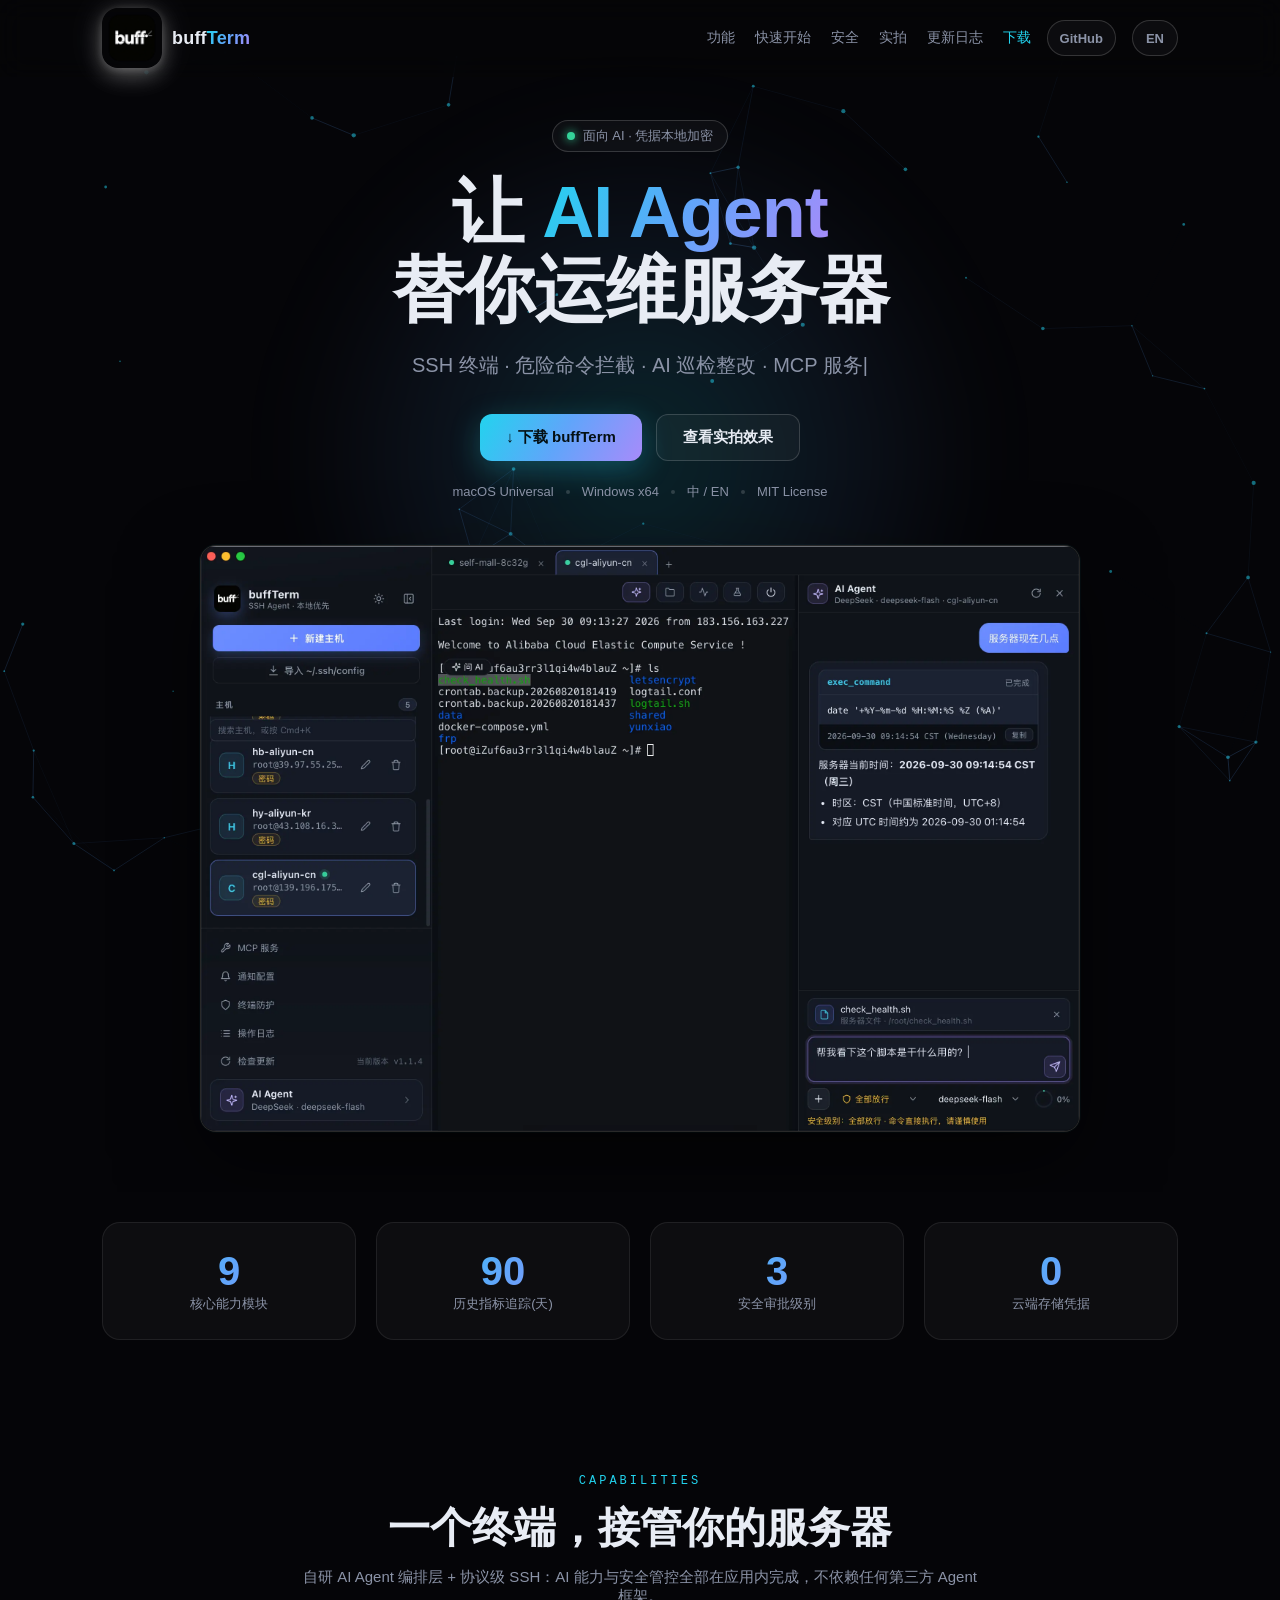
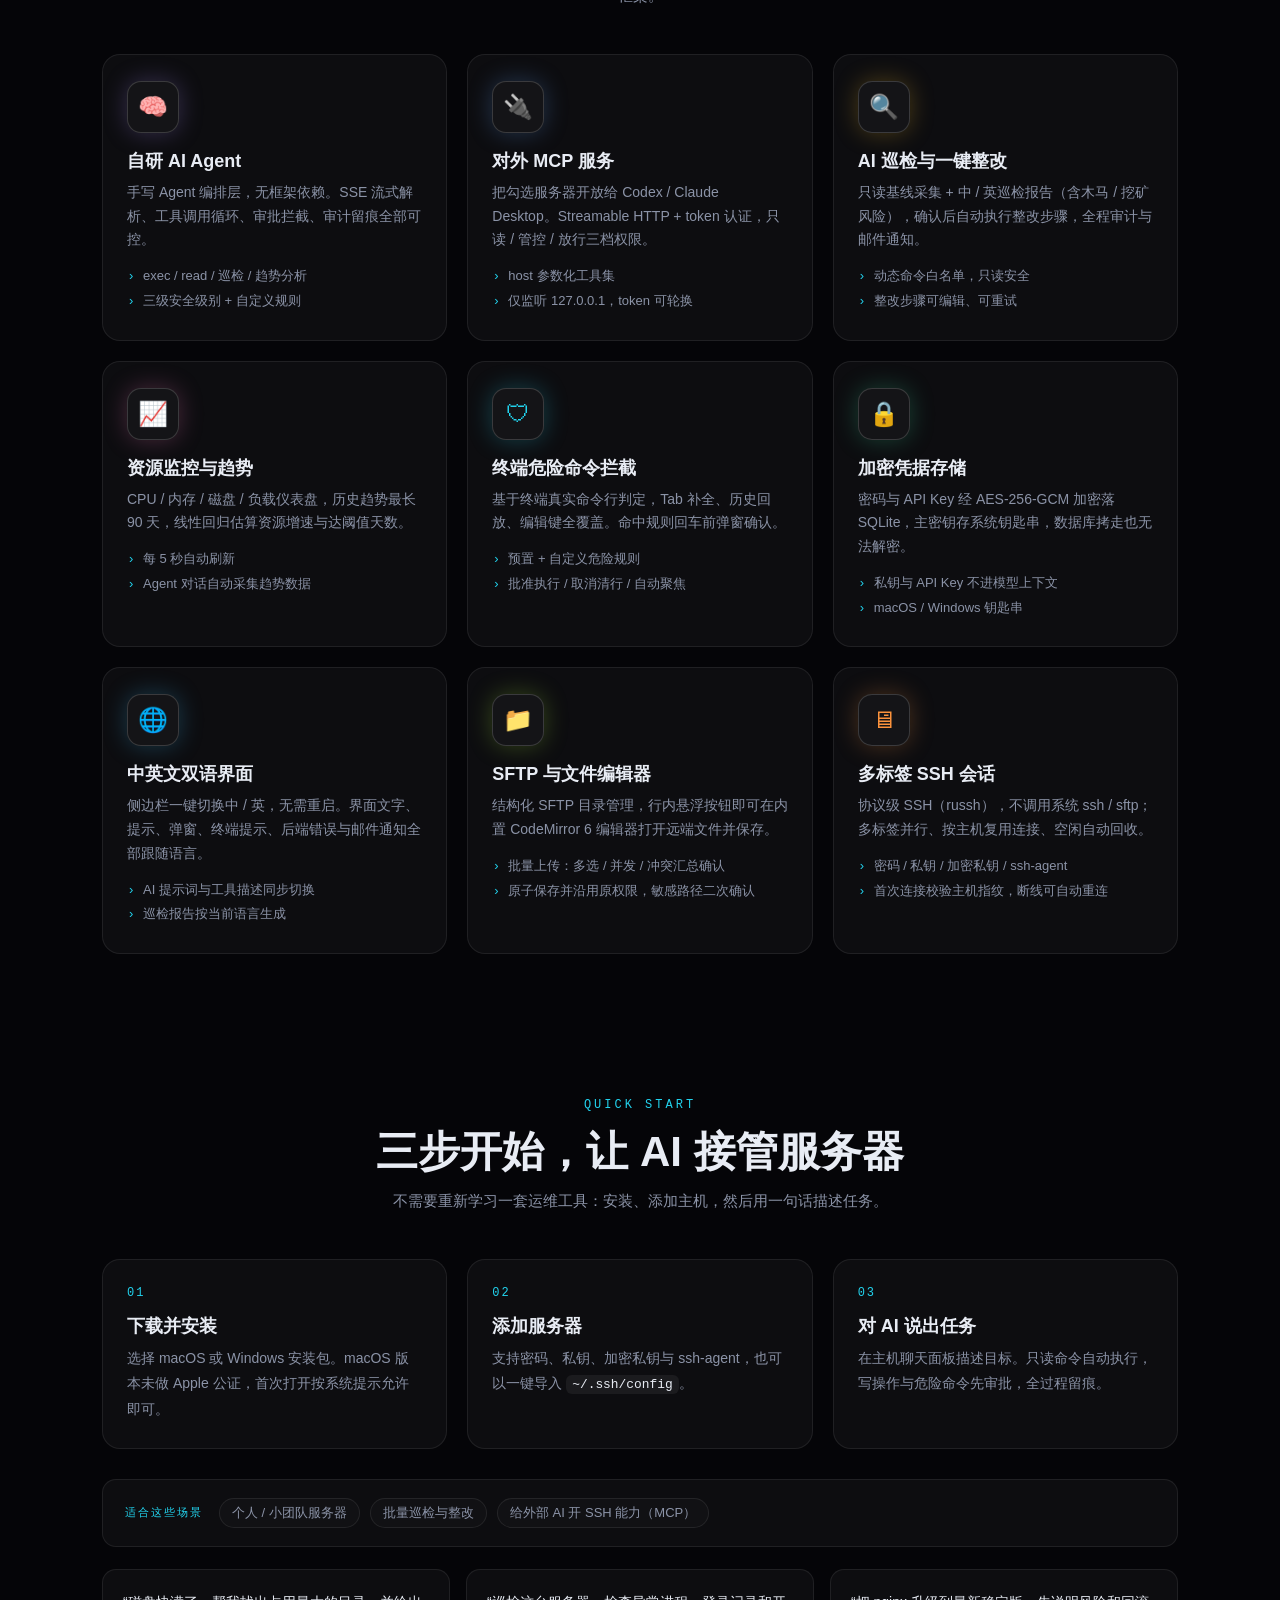
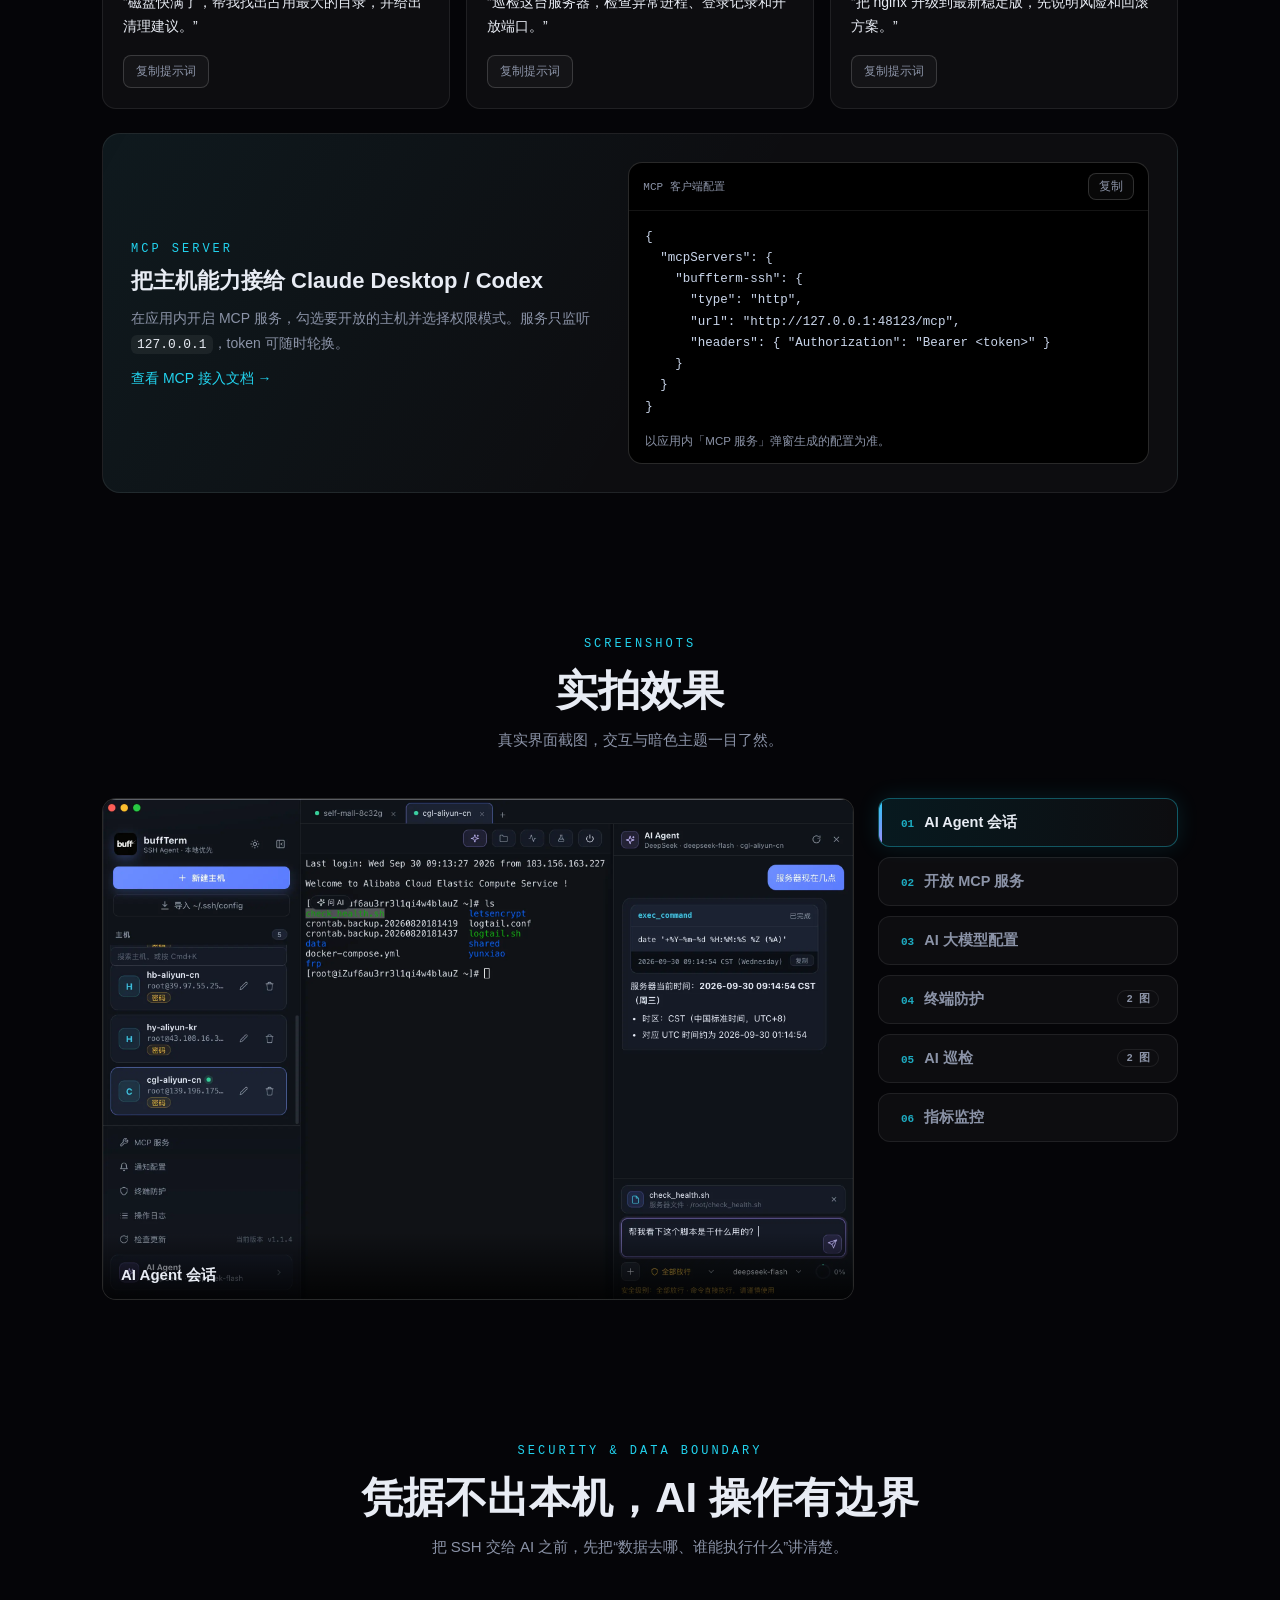
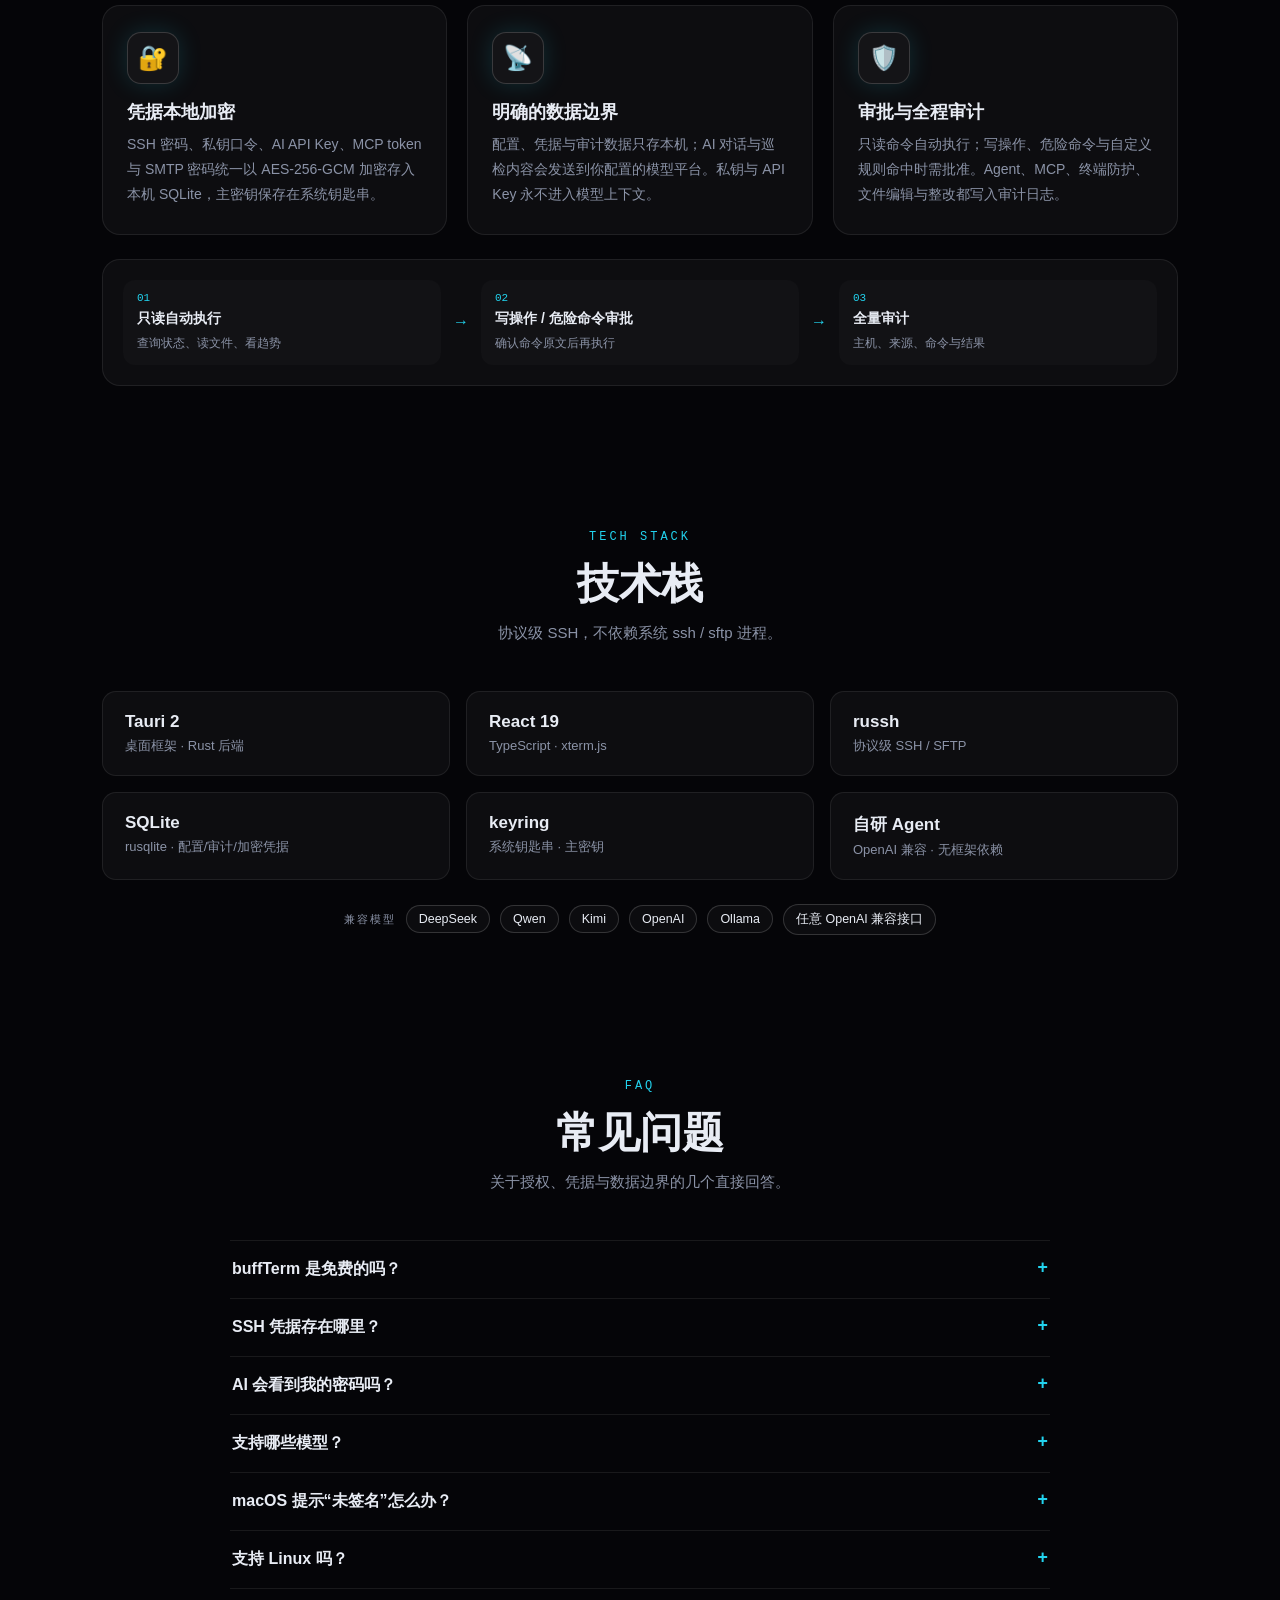
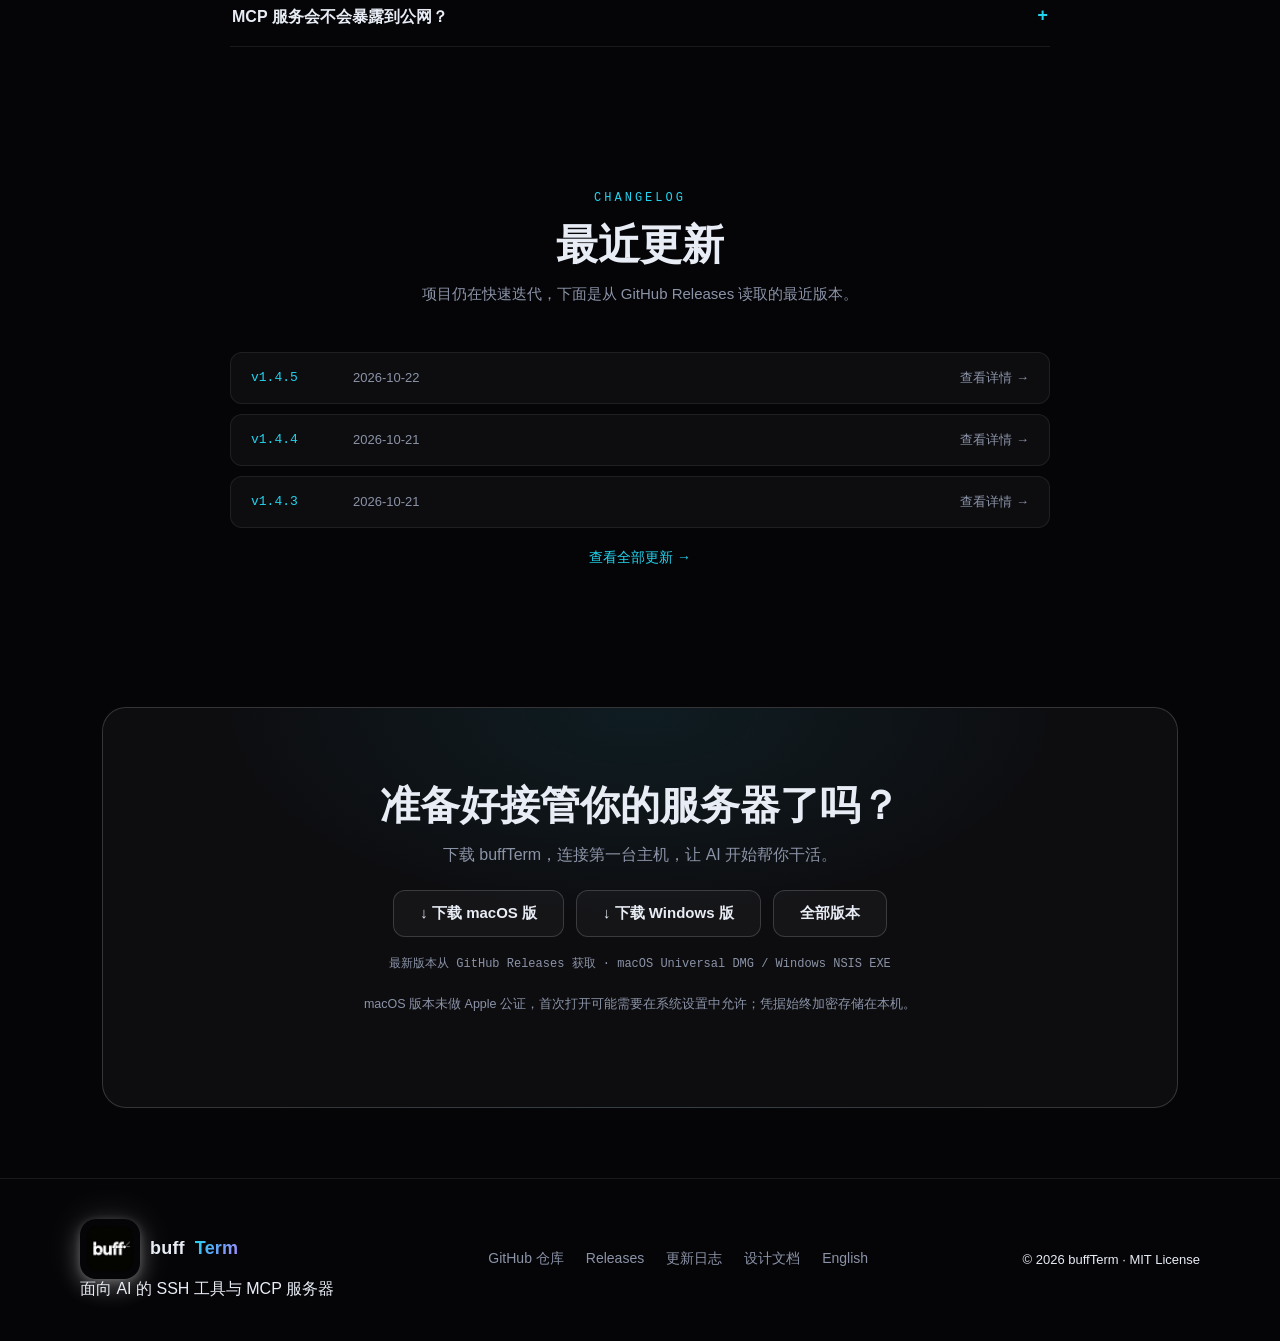
==== index.html @ ea2f3d6c "chore: 同步 v1.4.5 更新日志与版本" ====
<!DOCTYPE html>
<html lang="zh-CN" data-root="">
<head>
  <meta charset="UTF-8" />
  <meta name="viewport" content="width=device-width, initial-scale=1.0" />
  <title>buffTerm — 面向 AI 的 SSH 工具与 MCP 服务器 | 中英双语 AI 运维终端</title>
  <meta name="description" content="buffTerm 是面向 AI 的 SSH 工具与 MCP 服务器：自研 Agent、危险命令拦截、凭据本地加密、AI 巡检，支持 macOS / Windows。" />
  <meta name="keywords" content="buffTerm, SSH 工具, SSH 客户端, MCP 服务器, MCP 服务, AI Agent, AI 运维, 服务器运维, 终端工具, 危险命令拦截, AI 巡检, 服务器监控, 中英文界面, 密钥管理, macOS SSH, Windows SSH" />
  <meta name="author" content="buffTerm" />
  <meta name="robots" content="index, follow" />
  <meta name="theme-color" content="#050508" />
  <link rel="canonical" href="https://buffterm.com/" />
  <link rel="alternate" hreflang="zh-CN" href="https://buffterm.com/" />
  <link rel="alternate" hreflang="en" href="https://buffterm.com/en/" />
  <link rel="alternate" hreflang="x-default" href="https://buffterm.com/" />

  <!-- Open Graph -->
  <meta property="og:type" content="website" />
  <meta property="og:site_name" content="buffTerm" />
  <meta property="og:title" content="buffTerm — 面向 AI 的 SSH 工具与 MCP 服务器" />
  <meta property="og:description" content="自研 AI Agent 编排层 + 协议级 SSH：多标签终端、危险命令拦截、凭据本地加密、AI 巡检整改、对外 MCP 服务，中英文界面一键切换。" />
  <meta property="og:url" content="https://buffterm.com/" />
  <meta property="og:image" content="https://buffterm.com/pic/og-cover.jpg" />
  <meta property="og:image:width" content="1200" />
  <meta property="og:image:height" content="630" />
  <meta property="og:image:alt" content="buffTerm — 面向 AI 的 SSH 工具与 MCP 服务器" />
  <meta property="og:locale" content="zh_CN" />
  <meta property="og:locale:alternate" content="en_US" />

  <!-- Twitter Card -->
  <meta name="twitter:card" content="summary_large_image" />
  <meta name="twitter:title" content="buffTerm — 面向 AI 的 SSH 工具与 MCP 服务器" />
  <meta name="twitter:description" content="自研 AI Agent 编排层 + 协议级 SSH：多标签终端、危险命令拦截、凭据本地加密、AI 巡检整改、对外 MCP 服务，中英文界面一键切换。" />
  <meta name="twitter:image" content="https://buffterm.com/pic/og-cover.jpg" />

  <link rel="icon" type="image/png" href="pic/logo.png" />
  <link rel="apple-touch-icon" href="pic/logo.png" />
  <link rel="preload" as="image" href="pic/ai-agent.webp" fetchpriority="high" />
  <link rel="preload" as="style" href="css/style.css" />
  <link rel="stylesheet" href="css/style.css" />

  <!-- 结构化数据 -->
  <script type="application/ld+json">
  {
    "@context": "https://schema.org",
    "@type": "SoftwareApplication",
    "name": "buffTerm",
    "alternateName": "buffTerm SSH AI Agent & MCP Server",
    "description": "面向 AI 的 SSH 工具与 MCP 服务器：自研 AI Agent 编排层、多标签 SSH 会话、终端危险命令拦截、AES-256-GCM 凭据本地加密、AI 巡检与一键整改、对外 MCP 服务、资源监控与趋势预测、中英文双语界面。",
    "url": "https://buffterm.com/",
    "downloadUrl": "https://github.com/shaguocgl/buff-term/releases/latest",
    "operatingSystem": "macOS, Windows",
    "applicationCategory": "DeveloperApplication",
    "softwareVersion": "1.4.5",
    "dateModified": "2026-10-22",
    "license": "https://opensource.org/licenses/MIT",
    "sameAs": ["https://github.com/shaguocgl/buff-term"],
    "inLanguage": "zh-CN",
    "offers": { "@type": "Offer", "price": "0", "priceCurrency": "USD" },
    "screenshot": [
      "https://buffterm.com/pic/ai-agent.webp",
      "https://buffterm.com/pic/ai-inspection-01.webp",
      "https://buffterm.com/pic/data-monitor.webp"
    ],
    "featureList": [
      "自研 AI Agent", "对外 MCP 服务", "AI 巡检与一键整改", "资源监控与趋势预测",
      "终端危险命令拦截", "加密凭据存储", "中英文双语界面", "SFTP 与内置文件编辑器", "多标签 SSH 会话"
    ]
  }
  </script>
  <script type="application/ld+json">
  {
    "@context": "https://schema.org",
    "@type": "WebSite",
    "name": "buffTerm",
    "url": "https://buffterm.com/",
    "inLanguage": "zh-CN"
  }
  </script>
  <script type="application/ld+json">
  {
    "@context": "https://schema.org",
    "@type": "FAQPage",
    "mainEntity": [
      {
        "@type": "Question",
        "name": "buffTerm 是免费的吗？",
        "acceptedAnswer": { "@type": "Answer", "text": "是。buffTerm 以 MIT 协议开源，代码在 GitHub，下载安装免费；使用 AI 能力需要你自己配置模型平台的 API Key。" }
      },
      {
        "@type": "Question",
        "name": "SSH 凭据存在哪里？",
        "acceptedAnswer": { "@type": "Answer", "text": "只存本机 SQLite，使用 AES-256-GCM 加密；主密钥保存在系统钥匙串。把数据库文件单独拷走无法解密凭据。" }
      },
      {
        "@type": "Question",
        "name": "AI 会看到我的密码吗？",
        "acceptedAnswer": { "@type": "Answer", "text": "不会。SSH 密码、私钥口令与 API Key 不会进入模型上下文，命令输出在发送给模型前还会过滤密钥、口令等敏感信息。AI 对话与巡检内容会发送到你配置的模型平台。" }
      },
      {
        "@type": "Question",
        "name": "支持哪些模型？",
        "acceptedAnswer": { "@type": "Answer", "text": "任意 OpenAI 兼容接口，例如 DeepSeek、Qwen、Kimi、OpenAI 与本地 Ollama。单平台可配置多个模型，并按上下文窗口切换。" }
      },
      {
        "@type": "Question",
        "name": "macOS 提示“未签名”怎么办？",
        "acceptedAnswer": { "@type": "Answer", "text": "当前 macOS 版本未做 Apple 公证。首次打开时在“系统设置 → 隐私与安全性”中允许即可；这不影响凭据加密与本地存储。" }
      },
      {
        "@type": "Question",
        "name": "支持 Linux 吗？",
        "acceptedAnswer": { "@type": "Answer", "text": "目前官方安装包为 macOS 与 Windows，尚未提供 Linux 官方安装包。" }
      },
      {
        "@type": "Question",
        "name": "MCP 服务会不会暴露到公网？",
        "acceptedAnswer": { "@type": "Answer", "text": "不会。服务只监听 127.0.0.1，使用随机 token 认证，支持 token 轮换与三档权限（只读 / 管控 / 全部放行）。" }
      }
    ]
  }
  </script>
</head>
<body>
  <a class="skip-link" href="#top">跳到主要内容</a>
  <canvas id="bg" aria-hidden="true"></canvas>

  <nav class="nav" id="nav">
    <div class="nav-inner">
      <a class="brand" href="#top">
        <img class="brand-logo" src="pic/logo.png" alt="buffTerm" width="256" height="256" />
        <span>buff<span class="accent">Term</span></span>
      </a>
      <div class="nav-right">
        <div class="nav-links" id="navLinks">
          <a href="#features">功能</a>
          <a href="#quickstart">快速开始</a>
          <a href="#security">安全</a>
          <a href="#showcase">实拍</a>
          <a href="#changelog">更新日志</a>
          <a href="#download" class="nav-cta">下载</a>
        </div>
        <a class="nav-github" href="https://github.com/shaguocgl/buff-term" target="_blank" rel="noopener">GitHub</a>
        <a class="lang-switch" href="en/" hreflang="en" lang="en" title="Switch to English" aria-label="Switch to English">EN</a>
        <button class="nav-burger" id="navBurger" aria-label="菜单" aria-expanded="false" aria-controls="navLinks"><span></span><span></span><span></span></button>
      </div>
    </div>
  </nav>

  <main id="top">
    <!-- HERO -->
    <section class="hero">
      <div class="hero-glow"></div>
      <div class="hero-content">
        <div class="hero-badge reveal"><span class="dot"></span> 面向 AI · 凭据本地加密</div>
        <h1 class="reveal">让 <span class="grad">AI Agent</span><br/>替你运维服务器</h1>
        <p class="hero-sub reveal" id="typewriter">SSH 终端&nbsp;· 危险命令拦截&nbsp;· AI 巡检整改&nbsp;· MCP&nbsp;服务</p>
        <div class="hero-actions reveal">
          <a class="btn btn-primary" href="#download">&#8595; 下载 buffTerm</a>
          <a class="btn btn-ghost" href="#showcase">查看实拍效果</a>
        </div>
        <div class="hero-meta reveal">
          <span>macOS Universal</span><i></i><span>Windows x64</span><i></i><span>中 / EN</span><i></i><span>MIT License</span>
        </div>
      </div>
      <div class="hero-shot reveal">
        <img src="pic/ai-agent.webp" alt="buffTerm AI Agent 会话界面" width="2400" height="1600" fetchpriority="high" tabindex="0" role="button" aria-label="放大查看界面截图" />
        <span class="zoom-hint">点击放大</span>
      </div>
    </section>

    <!-- 数字统计 -->
    <section class="stats">
      <div class="stat reveal"><b data-count="9">9</b><span>核心能力模块</span></div>
      <div class="stat reveal"><b data-count="90">90</b><span>历史指标追踪(天)</span></div>
      <div class="stat reveal"><b data-count="3">3</b><span>安全审批级别</span></div>
      <div class="stat reveal"><b data-count="0">0</b><span>云端存储凭据</span></div>
    </section>

    <!-- 功能 -->
    <section class="section" id="features">
      <div class="section-head reveal">
        <span class="kicker">CAPABILITIES</span>
        <h2>一个终端，接管你的服务器</h2>
        <p>自研 AI Agent 编排层 + 协议级 SSH：AI 能力与安全管控全部在应用内完成，不依赖任何第三方 Agent 框架。</p>
      </div>
      <div class="grid">
        <article class="card reveal" data-tilt>
          <div class="card-ico i-agent">&#129504;</div>
          <h3>自研 AI Agent</h3>
          <p>手写 Agent 编排层，无框架依赖。SSE 流式解析、工具调用循环、审批拦截、审计留痕全部可控。</p>
          <ul>
            <li>exec / read / 巡检 / 趋势分析</li>
            <li>三级安全级别 + 自定义规则</li>
          </ul>
        </article>
        <article class="card reveal" data-tilt>
          <div class="card-ico i-mcp">&#128268;</div>
          <h3>对外 MCP 服务</h3>
          <p>把勾选服务器开放给 Codex / Claude Desktop。Streamable HTTP + token 认证，只读 / 管控 / 放行三档权限。</p>
          <ul>
            <li>host 参数化工具集</li>
            <li>仅监听 127.0.0.1，token 可轮换</li>
          </ul>
        </article>
        <article class="card reveal" data-tilt>
          <div class="card-ico i-inspect">&#128269;</div>
          <h3>AI 巡检与一键整改</h3>
          <p>只读基线采集 + 中 / 英巡检报告（含木马 / 挖矿风险），确认后自动执行整改步骤，全程审计与邮件通知。</p>
          <ul>
            <li>动态命令白名单，只读安全</li>
            <li>整改步骤可编辑、可重试</li>
          </ul>
        </article>
        <article class="card reveal" data-tilt>
          <div class="card-ico i-monitor">&#128200;</div>
          <h3>资源监控与趋势</h3>
          <p>CPU / 内存 / 磁盘 / 负载仪表盘，历史趋势最长 90 天，线性回归估算资源增速与达阈值天数。</p>
          <ul>
            <li>每 5 秒自动刷新</li>
            <li>Agent 对话自动采集趋势数据</li>
          </ul>
        </article>
        <article class="card reveal" data-tilt>
          <div class="card-ico i-shield">&#128737;</div>
          <h3>终端危险命令拦截</h3>
          <p>基于终端真实命令行判定，Tab 补全、历史回放、编辑键全覆盖。命中规则回车前弹窗确认。</p>
          <ul>
            <li>预置 + 自定义危险规则</li>
            <li>批准执行 / 取消清行 / 自动聚焦</li>
          </ul>
        </article>
        <article class="card reveal" data-tilt>
          <div class="card-ico i-lock">&#128274;</div>
          <h3>加密凭据存储</h3>
          <p>密码与 API Key 经 AES-256-GCM 加密落 SQLite，主密钥存系统钥匙串，数据库拷走也无法解密。</p>
          <ul>
            <li>私钥与 API Key 不进模型上下文</li>
            <li>macOS / Windows 钥匙串</li>
          </ul>
        </article>
        <article class="card reveal" data-tilt>
          <div class="card-ico i-i18n">&#127760;</div>
          <h3>中英文双语界面</h3>
          <p>侧边栏一键切换中 / 英，无需重启。界面文字、提示、弹窗、终端提示、后端错误与邮件通知全部跟随语言。</p>
          <ul>
            <li>AI 提示词与工具描述同步切换</li>
            <li>巡检报告按当前语言生成</li>
          </ul>
        </article>
        <article class="card reveal" data-tilt>
          <div class="card-ico i-file">&#128193;</div>
          <h3>SFTP 与文件编辑器</h3>
          <p>结构化 SFTP 目录管理，行内悬浮按钮即可在内置 CodeMirror 6 编辑器打开远端文件并保存。</p>
          <ul>
            <li>批量上传：多选 / 并发 / 冲突汇总确认</li>
            <li>原子保存并沿用原权限，敏感路径二次确认</li>
          </ul>
        </article>
        <article class="card reveal" data-tilt>
          <div class="card-ico i-term">&#128421;</div>
          <h3>多标签 SSH 会话</h3>
          <p>协议级 SSH（russh），不调用系统 ssh / sftp；多标签并行、按主机复用连接、空闲自动回收。</p>
          <ul>
            <li>密码 / 私钥 / 加密私钥 / ssh-agent</li>
            <li>首次连接校验主机指纹，断线可自动重连</li>
          </ul>
        </article>
      </div>
    </section>

    <!-- 快速开始 -->
    <section class="section" id="quickstart">
      <div class="section-head reveal">
        <span class="kicker">QUICK START</span>
        <h2>三步开始，让 AI 接管服务器</h2>
        <p>不需要重新学习一套运维工具：安装、添加主机，然后用一句话描述任务。</p>
      </div>
      <div class="steps">
        <article class="step reveal">
          <span class="step-num">01</span>
          <h3>下载并安装</h3>
          <p>选择 macOS 或 Windows 安装包。macOS 版本未做 Apple 公证，首次打开按系统提示允许即可。</p>
        </article>
        <article class="step reveal">
          <span class="step-num">02</span>
          <h3>添加服务器</h3>
          <p>支持密码、私钥、加密私钥与 ssh-agent，也可以一键导入 <code>~/.ssh/config</code>。</p>
        </article>
        <article class="step reveal">
          <span class="step-num">03</span>
          <h3>对 AI 说出任务</h3>
          <p>在主机聊天面板描述目标。只读命令自动执行，写操作与危险命令先审批，全过程留痕。</p>
        </article>
      </div>
      <div class="use-cases reveal">
        <span class="use-cases-label">适合这些场景</span>
        <div class="use-case-list">
          <span>个人 / 小团队服务器</span>
          <span>批量巡检与整改</span>
          <span>给外部 AI 开 SSH 能力（MCP）</span>
        </div>
      </div>
      <div class="prompt-grid">
        <div class="prompt-card reveal">
          <p class="prompt-text">“磁盘快满了，帮我找出占用最大的目录，并给出清理建议。”</p>
          <button class="copy-btn" type="button" data-copy>复制提示词</button>
        </div>
        <div class="prompt-card reveal">
          <p class="prompt-text">“巡检这台服务器，检查异常进程、登录记录和开放端口。”</p>
          <button class="copy-btn" type="button" data-copy>复制提示词</button>
        </div>
        <div class="prompt-card reveal">
          <p class="prompt-text">“把 nginx 升级到最新稳定版，先说明风险和回滚方案。”</p>
          <button class="copy-btn" type="button" data-copy>复制提示词</button>
        </div>
      </div>
      <div class="mcp-box reveal">
        <div class="mcp-copy">
          <span class="kicker">MCP SERVER</span>
          <h3>把主机能力接给 Claude Desktop / Codex</h3>
          <p>在应用内开启 MCP 服务，勾选要开放的主机并选择权限模式。服务只监听 <code>127.0.0.1</code>，token 可随时轮换。</p>
          <a class="text-link" href="https://github.com/shaguocgl/buff-term/blob/main/docs/%E5%AF%B9%E5%A4%96MCP%E6%9C%8D%E5%8A%A1%E8%AE%BE%E8%AE%A1.md" target="_blank" rel="noopener">查看 MCP 接入文档 →</a>
        </div>
        <div class="code-block">
          <div class="code-head"><span>MCP 客户端配置</span><button class="copy-btn" type="button" data-copy>复制</button></div>
          <pre><code>{
  "mcpServers": {
    "buffterm-ssh": {
      "type": "http",
      "url": "http://127.0.0.1:48123/mcp",
      "headers": { "Authorization": "Bearer &lt;token&gt;" }
    }
  }
}</code></pre>
          <p class="code-note">以应用内「MCP 服务」弹窗生成的配置为准。</p>
        </div>
      </div>
    </section>

    <!-- 实拍 -->
    <section class="section" id="showcase">
      <div class="section-head reveal">
        <span class="kicker">SCREENSHOTS</span>
        <h2>实拍效果</h2>
        <p>真实界面截图，交互与暗色主题一目了然。</p>
      </div>
      <div class="showcase reveal">
        <div class="showcase-main">
          <img id="showMain" src="pic/ai-agent.webp" alt="AI Agent 会话" width="2400" height="1600" loading="lazy" decoding="async" tabindex="0" role="button" aria-label="放大查看当前截图" />
          <div class="showcase-caption" id="showCaption">AI Agent 会话</div>
          <div class="showcase-dots" id="showDots"></div>
          <button class="show-arrow prev" id="prevImg" aria-label="上一张">&#8249;</button>
          <button class="show-arrow next" id="nextImg" aria-label="下一张">&#8250;</button>
        </div>
        <nav class="showcase-nav" id="showNav" aria-label="实拍切换"></nav>
      </div>
    </section>

    <!-- 安全与数据边界 -->
    <section class="section" id="security">
      <div class="section-head reveal">
        <span class="kicker">SECURITY &amp; DATA BOUNDARY</span>
        <h2>凭据不出本机，AI 操作有边界</h2>
        <p>把 SSH 交给 AI 之前，先把“数据去哪、谁能执行什么”讲清楚。</p>
      </div>
      <div class="security-grid">
        <article class="security-card reveal">
          <div class="security-ico">🔐</div>
          <h3>凭据本地加密</h3>
          <p>SSH 密码、私钥口令、AI API Key、MCP token 与 SMTP 密码统一以 AES-256-GCM 加密存入本机 SQLite，主密钥保存在系统钥匙串。</p>
        </article>
        <article class="security-card reveal">
          <div class="security-ico">📡</div>
          <h3>明确的数据边界</h3>
          <p>配置、凭据与审计数据只存本机；AI 对话与巡检内容会发送到你配置的模型平台。私钥与 API Key 永不进入模型上下文。</p>
        </article>
        <article class="security-card reveal">
          <div class="security-ico">🛡️</div>
          <h3>审批与全程审计</h3>
          <p>只读命令自动执行；写操作、危险命令与自定义规则命中时需批准。Agent、MCP、终端防护、文件编辑与整改都写入审计日志。</p>
        </article>
      </div>
      <div class="flow-strip reveal" aria-label="AI 操作安全流程">
        <div class="flow-step"><span>01</span><b>只读自动执行</b><small>查询状态、读文件、看趋势</small></div>
        <div class="flow-arrow" aria-hidden="true">→</div>
        <div class="flow-step"><span>02</span><b>写操作 / 危险命令审批</b><small>确认命令原文后再执行</small></div>
        <div class="flow-arrow" aria-hidden="true">→</div>
        <div class="flow-step"><span>03</span><b>全量审计</b><small>主机、来源、命令与结果</small></div>
      </div>
    </section>

    <!-- 技术 -->
    <section class="section" id="stack">
      <div class="section-head reveal">
        <span class="kicker">TECH STACK</span>
        <h2>技术栈</h2>
        <p>协议级 SSH，不依赖系统 ssh / sftp 进程。</p>
      </div>
      <div class="stack-grid reveal">
        <div class="stack-item"><b>Tauri 2</b><span>桌面框架 · Rust 后端</span></div>
        <div class="stack-item"><b>React 19</b><span>TypeScript · xterm.js</span></div>
        <div class="stack-item"><b>russh</b><span>协议级 SSH / SFTP</span></div>
        <div class="stack-item"><b>SQLite</b><span>rusqlite · 配置/审计/加密凭据</span></div>
        <div class="stack-item"><b>keyring</b><span>系统钥匙串 · 主密钥</span></div>
        <div class="stack-item"><b>自研 Agent</b><span>OpenAI 兼容 · 无框架依赖</span></div>
      </div>
      <div class="model-chips reveal">
        <span class="model-label">兼容模型</span>
        <span class="chip">DeepSeek</span>
        <span class="chip">Qwen</span>
        <span class="chip">Kimi</span>
        <span class="chip">OpenAI</span>
        <span class="chip">Ollama</span>
        <span class="chip">任意 OpenAI 兼容接口</span>
      </div>
    </section>

    <!-- FAQ -->
    <section class="section" id="faq">
      <div class="section-head reveal">
        <span class="kicker">FAQ</span>
        <h2>常见问题</h2>
        <p>关于授权、凭据与数据边界的几个直接回答。</p>
      </div>
      <div class="faq-list reveal">
        <details class="faq-item">
          <summary>buffTerm 是免费的吗？</summary>
          <p>是。buffTerm 以 MIT 协议开源，代码在 GitHub，下载安装免费；使用 AI 能力需要你自己配置模型平台的 API Key。</p>
        </details>
        <details class="faq-item">
          <summary>SSH 凭据存在哪里？</summary>
          <p>只存本机 SQLite，使用 AES-256-GCM 加密；主密钥保存在系统钥匙串。把数据库文件单独拷走无法解密凭据。</p>
        </details>
        <details class="faq-item">
          <summary>AI 会看到我的密码吗？</summary>
          <p>不会。SSH 密码、私钥口令与 API Key 不会进入模型上下文，命令输出在发送给模型前还会过滤密钥、口令等敏感信息。AI 对话与巡检内容会发送到你配置的模型平台。</p>
        </details>
        <details class="faq-item">
          <summary>支持哪些模型？</summary>
          <p>任意 OpenAI 兼容接口，例如 DeepSeek、Qwen、Kimi、OpenAI 与本地 Ollama。单平台可配置多个模型，并按上下文窗口切换。</p>
        </details>
        <details class="faq-item">
          <summary>macOS 提示“未签名”怎么办？</summary>
          <p>当前 macOS 版本未做 Apple 公证。首次打开时在“系统设置 → 隐私与安全性”中允许即可；这不影响凭据加密与本地存储。</p>
        </details>
        <details class="faq-item">
          <summary>支持 Linux 吗？</summary>
          <p>目前官方安装包为 macOS 与 Windows，尚未提供 Linux 官方安装包。</p>
        </details>
        <details class="faq-item">
          <summary>MCP 服务会不会暴露到公网？</summary>
          <p>不会。服务只监听 127.0.0.1，使用随机 token 认证，支持 token 轮换与三档权限（只读 / 管控 / 全部放行）。</p>
        </details>
      </div>
    </section>

    <!-- 更新日志 -->
    <section class="section" id="changelog">
      <div class="section-head reveal">
        <span class="kicker">CHANGELOG</span>
        <h2>最近更新</h2>
        <p>项目仍在快速迭代，下面是从 GitHub Releases 读取的最近版本。</p>
      </div>
      <div class="changelog-list reveal" id="changelogList" aria-live="polite">
        <a class="release-item" href="https://github.com/shaguocgl/buff-term/releases/tag/v1.4.5" target="_blank" rel="noopener"><span class="release-tag">v1.4.5</span><span class="release-date">2026-10-22</span><span class="release-link">查看详情 →</span></a>
        <a class="release-item" href="https://github.com/shaguocgl/buff-term/releases/tag/v1.4.4" target="_blank" rel="noopener"><span class="release-tag">v1.4.4</span><span class="release-date">2026-10-21</span><span class="release-link">查看详情 →</span></a>
        <a class="release-item" href="https://github.com/shaguocgl/buff-term/releases/tag/v1.4.3" target="_blank" rel="noopener"><span class="release-tag">v1.4.3</span><span class="release-date">2026-10-21</span><span class="release-link">查看详情 →</span></a>
      </div>
      <div class="changelog-more reveal">
        <a class="text-link" href="https://github.com/shaguocgl/buff-term/releases" target="_blank" rel="noopener">查看全部更新 →</a>
      </div>
    </section>

    <!-- 下载 -->
    <section class="section" id="download">
      <div class="cta reveal">
        <h2>准备好接管你的服务器了吗？</h2>
        <p>下载 buffTerm，连接第一台主机，让 AI 开始帮你干活。</p>
        <div class="download-actions">
          <a class="btn download-btn" id="downloadMac" href="https://github.com/shaguocgl/buff-term/releases/latest" target="_blank" rel="noopener" data-os="mac">&#8595; 下载 macOS 版 <span class="rec-badge">推荐</span></a>
          <a class="btn download-btn" id="downloadWin" href="https://github.com/shaguocgl/buff-term/releases/latest" target="_blank" rel="noopener" data-os="win">&#8595; 下载 Windows 版 <span class="rec-badge">推荐</span></a>
          <a class="btn btn-ghost" href="https://github.com/shaguocgl/buff-term/releases" target="_blank" rel="noopener">全部版本</a>
        </div>
        <p class="release-meta" id="releaseMeta">最新版本从 GitHub Releases 获取 · macOS Universal DMG / Windows NSIS EXE</p>
        <p class="cta-note">macOS 版本未做 Apple 公证，首次打开可能需要在系统设置中允许；凭据始终加密存储在本机。</p>
      </div>
    </section>
  </main>

  <footer class="footer">
    <div class="footer-inner">
      <div>
        <p class="brand"><img class="brand-logo" src="pic/logo.png" alt="buffTerm" width="256" height="256" loading="lazy" /> buff<span class="accent">Term</span></p>
        <p class="dim">面向 AI 的 SSH 工具与 MCP 服务器</p>
      </div>
      <div class="footer-links">
        <a href="https://github.com/shaguocgl/buff-term" target="_blank" rel="noopener">GitHub 仓库</a>
        <a href="https://github.com/shaguocgl/buff-term/releases" target="_blank" rel="noopener">Releases</a>
        <a href="#changelog">更新日志</a>
        <a href="https://github.com/shaguocgl/buff-term/tree/main/docs" target="_blank" rel="noopener">设计文档</a>
        <a href="en/" hreflang="en" lang="en">English</a>
      </div>
      <p class="dim copy">© 2026 buffTerm · MIT License</p>
    </div>
  </footer>

  <div class="lightbox" id="lightbox" hidden role="dialog" aria-modal="true" aria-label="截图预览">
    <button class="lightbox-close" id="lightboxClose" type="button" aria-label="关闭预览">×</button>
    <img id="lightboxImg" src="" alt="预览" />
  </div>

  <script src="js/script.js"></script>
</body>
</html>
---- css/style.css ----
:root {
  --bg: #050508;
  --bg-2: #0a0a12;
  --panel: rgba(255, 255, 255, 0.035);
  --panel-hover: rgba(255, 255, 255, 0.06);
  --line: rgba(255, 255, 255, 0.08);
  --line-strong: rgba(255, 255, 255, 0.16);
  --text: #e8ecf4;
  --dim: #8b93a7;
  --cyan: #22d3ee;
  --blue: #60a5fa;
  --violet: #a78bfa;
  --green: #34d399;
  --grad: linear-gradient(120deg, var(--cyan), var(--blue), var(--violet));
  --radius: 18px;
  --mono: "SF Mono", "JetBrains Mono", Menlo, Consolas, monospace;
}
* { box-sizing: border-box; margin: 0; padding: 0; }
html { scroll-behavior: smooth; }
body {
  background: var(--bg);
  color: var(--text);
  font-family: -apple-system, BlinkMacSystemFont, "SF Pro Text", "PingFang SC", "Segoe UI", Roboto, sans-serif;
  overflow-x: hidden;
  -webkit-font-smoothing: antialiased;
}
a { color: inherit; text-decoration: none; }
img { display: block; max-width: 100%; height: auto; }
:focus-visible { outline: 2px solid var(--cyan); outline-offset: 3px; }
.skip-link { position: fixed; left: 16px; top: -64px; z-index: 300; padding: 10px 16px; border-radius: 8px; background: var(--cyan); color: #041014; font-weight: 700; transition: top .2s; }
.skip-link:focus { top: 12px; }

#bg { position: fixed; inset: 0; z-index: 0; pointer-events: none; }

/* ---------- 导航 ---------- */
.nav {
  position: fixed; top: 0; left: 0; right: 0; z-index: 100;
  backdrop-filter: blur(14px);
  background: rgba(5, 5, 8, 0.6);
  border-bottom: 1px solid transparent;
  transition: border-color .3s, background .3s;
}
.nav.scrolled { border-color: var(--line); background: rgba(5, 5, 8, 0.82); }
.nav-inner { max-width: 1120px; margin: 0 auto; padding: 0 22px; height: 76px; display: flex; align-items: center; justify-content: space-between; }
.brand { display: flex; align-items: center; gap: 10px; font-weight: 800; font-size: 18px; letter-spacing: .2px; }
.brand-logo {
  display: block;
  width: 60px;
  height: 60px;
  border-radius: 16px;
  object-fit: cover;
  /* 白色悬浮光晕：底部更亮、向上渐隐，无生硬描边 */
  box-shadow:
    0 8px 22px rgba(255, 255, 255, 0.26),
    0 2px 8px rgba(255, 255, 255, 0.18),
    0 0 40px rgba(255, 255, 255, 0.14);
  transition: transform 0.3s ease;
  animation: breathe 3.6s ease-in-out infinite;
}
@keyframes breathe {
  0%, 100% { box-shadow:
    0 8px 22px rgba(255, 255, 255, 0.26),
    0 2px 8px rgba(255, 255, 255, 0.18),
    0 0 40px rgba(255, 255, 255, 0.14); }
  50% { box-shadow:
    0 8px 28px rgba(255, 255, 255, 0.44),
    0 2px 10px rgba(255, 255, 255, 0.3),
    0 0 64px rgba(255, 255, 255, 0.28); }
}
.brand:hover .brand-logo { animation: none; transform: translateY(-1px); box-shadow:
    0 12px 30px rgba(255, 255, 255, 0.36),
    0 3px 10px rgba(255, 255, 255, 0.24),
    0 0 56px rgba(255, 255, 255, 0.2); }
.accent { background: var(--grad); -webkit-background-clip: text; background-clip: text; color: transparent; }
.nav-right { display: flex; align-items: center; gap: 16px; }
.nav-links { display: flex; align-items: center; gap: 20px; font-size: 14px; color: var(--dim); }
.nav-links a { transition: color .2s; }
.nav-links a:hover { color: var(--text); }
.nav-links .nav-cta { color: var(--cyan); }
/* 语言切换（中 / EN）：两个语言页面互为镜像，用链接跳转以保证各语言独立 URL 与 SEO */
.lang-switch { display: inline-flex; align-items: center; min-height: 36px; padding: 6px 13px; border: 1px solid var(--line-strong); border-radius: 99px; font-size: 13px; font-weight: 650; color: var(--dim); background: var(--panel); transition: color .2s, border-color .2s, box-shadow .2s; }
.lang-switch:hover { color: var(--text); border-color: var(--cyan); box-shadow: 0 0 18px rgba(34,211,238,.22); }
.nav-github { display: inline-flex; align-items: center; min-height: 36px; padding: 6px 12px; border: 1px solid var(--line-strong); border-radius: 99px; font-size: 13px; font-weight: 650; color: var(--dim); background: var(--panel); transition: color .2s, border-color .2s; }
.nav-github:hover { color: var(--text); border-color: var(--cyan); }
.nav-burger { display: none; width: 44px; height: 44px; flex-direction: column; align-items: center; justify-content: center; gap: 5px; background: none; border: 0; cursor: pointer; }
.nav-burger span { width: 22px; height: 2px; background: var(--text); border-radius: 2px; }

/* ---------- Hero ---------- */
.hero { position: relative; min-height: 100vh; display: grid; place-items: center; padding: 120px 22px 60px; overflow: hidden; }
.hero-glow { position: absolute; width: 720px; height: 720px; top: 8%; left: 50%; transform: translateX(-50%); background: radial-gradient(circle, rgba(34,211,238,.16), rgba(96,165,250,.08) 40%, transparent 70%); filter: blur(40px); pointer-events: none; }
.hero-content { position: relative; z-index: 2; text-align: center; max-width: 780px; }
.hero-badge { display: inline-flex; align-items: center; gap: 8px; padding: 6px 14px; border: 1px solid var(--line-strong); border-radius: 99px; font-size: 13px; color: var(--dim); background: var(--panel); margin-bottom: 22px; }
.dot { width: 8px; height: 8px; border-radius: 50%; background: var(--green); box-shadow: 0 0 10px var(--green); animation: pulse 2s infinite; }
@keyframes pulse { 50% { opacity: .4; } }
.hero h1 { font-size: clamp(38px, 7vw, 72px); line-height: 1.08; font-weight: 850; letter-spacing: -1px; margin-bottom: 22px; text-wrap: balance; }
.grad { background: var(--grad); -webkit-background-clip: text; background-clip: text; color: transparent; }
.hero-sub { color: var(--dim); font-size: clamp(16px, 2.4vw, 20px); min-height: 1.6em; text-wrap: balance; word-break: keep-all; }
.hero-actions { display: flex; gap: 14px; justify-content: center; flex-wrap: wrap; margin: 30px 0 22px; }
.hero-meta { display: flex; align-items: center; justify-content: center; gap: 12px; color: var(--dim); font-size: 13px; flex-wrap: wrap; }
.hero-meta i { width: 4px; height: 4px; border-radius: 50%; background: var(--line-strong); }

.btn { display: inline-flex; align-items: center; gap: 8px; padding: 13px 26px; border-radius: 12px; font-size: 15px; font-weight: 650; transition: transform .15s, box-shadow .25s, background .25s; }
.btn-primary { color: #041014; background: var(--grad); box-shadow: 0 8px 30px rgba(34,211,238,.28); }
.btn-primary:hover { transform: translateY(-2px); box-shadow: 0 14px 44px rgba(34,211,238,.4); }
.btn-ghost { border: 1px solid var(--line-strong); color: var(--text); background: var(--panel); }
.btn-ghost:hover { border-color: var(--cyan); box-shadow: 0 0 24px rgba(34,211,238,.18); transform: translateY(-2px); }

/* Hero 实拍 */
.hero-shot { position: relative; z-index: 2; width: min(880px, 100%); margin-top: 44px; border: 1px solid var(--line-strong); border-radius: 16px; background: #000; box-shadow: 0 30px 80px rgba(0,0,0,.55), 0 0 0 1px rgba(34,211,238,.04); overflow: hidden; }
.hero-shot img { display: block; width: 100%; height: auto; }

/* ---------- Stats ---------- */
.stats { display: grid; grid-template-columns: repeat(4, 1fr); gap: 20px; max-width: 1120px; margin: 0 auto; padding: 30px 22px 60px; }
.stat { text-align: center; padding: 26px 12px; border: 1px solid var(--line); border-radius: var(--radius); background: var(--panel); }
.stat b { display: block; font-size: 40px; font-weight: 850; background: var(--grad); -webkit-background-clip: text; background-clip: text; color: transparent; }
.stat span { color: var(--dim); font-size: 13px; }

/* ---------- 通用 section ---------- */
.section { max-width: 1120px; margin: 0 auto; padding: 70px 22px; }
section[id] { scroll-margin-top: 90px; }
.section-head { text-align: center; max-width: 680px; margin: 0 auto 48px; }
.kicker { font-family: var(--mono); font-size: 12px; letter-spacing: 3px; color: var(--cyan); }
.section-head h2 { font-size: clamp(28px, 4vw, 42px); font-weight: 850; margin: 12px 0; text-wrap: balance; }
.section-head p { color: var(--dim); font-size: 15px; }

/* 功能卡片 */
.grid { display: grid; grid-template-columns: repeat(3, 1fr); gap: 20px; }
.card { position: relative; padding: 26px 24px; border: 1px solid var(--line); border-radius: var(--radius); background: var(--panel); overflow: hidden; transition: transform .2s, border-color .3s, box-shadow .3s; transform-style: preserve-3d; }
.card::before { content: ''; position: absolute; inset: 0; background: radial-gradient(420px at var(--mx, 50%) var(--my, 0%), rgba(34,211,238,.1), transparent 60%); opacity: 0; transition: opacity .3s; }
.card:hover { border-color: var(--line-strong); box-shadow: 0 18px 50px rgba(0,0,0,.4); transform: translateY(-4px); }
.card:hover::before { opacity: 1; }
.card-ico { display: grid; place-items: center; width: 52px; height: 52px; border-radius: 14px; font-size: 24px; margin-bottom: 16px; border: 1px solid var(--line-strong); background: rgba(255,255,255,.03); }
.i-agent { color: var(--violet); box-shadow: 0 0 24px rgba(167,139,250,.25); }
.i-shield { color: var(--cyan); box-shadow: 0 0 24px rgba(34,211,238,.25); }
.i-lock { color: var(--green); box-shadow: 0 0 24px rgba(52,211,153,.25); }
.i-mcp { color: var(--blue); box-shadow: 0 0 24px rgba(96,165,250,.25); }
.i-inspect { color: #fbbf24; box-shadow: 0 0 24px rgba(251,191,36,.25); }
.i-monitor { color: #f472b6; box-shadow: 0 0 24px rgba(244,114,182,.25); }
.i-i18n { color: #38bdf8; box-shadow: 0 0 24px rgba(56,189,248,.25); }
.i-file { color: #a3e635; box-shadow: 0 0 24px rgba(163,230,53,.25); }
.i-term { color: #fb923c; box-shadow: 0 0 24px rgba(251,146,60,.25); }
.card h3 { font-size: 18px; font-weight: 750; margin-bottom: 8px; }
.card p { color: var(--dim); font-size: 14px; line-height: 1.7; margin-bottom: 12px; }
.card ul { list-style: none; }
.card li { position: relative; padding-left: 16px; color: var(--dim); font-size: 13px; line-height: 1.9; }
.card li::before { content: '›'; position: absolute; left: 2px; color: var(--cyan); }

/* 实拍 */
.showcase { display: grid; grid-template-columns: minmax(0, 1fr) 300px; gap: 24px; align-items: stretch; }
.showcase-main { position: relative; display: grid; place-items: center; min-height: 440px; border: 1px solid var(--line-strong); border-radius: 14px; overflow: hidden; background: radial-gradient(600px 400px at 50% 40%, rgba(34,211,238,.05), transparent 70%), #000; cursor: zoom-in; }
.showcase-main img { width: 100%; height: auto; max-height: 66vh; aspect-ratio: 3 / 2; object-fit: contain; }
.showcase-main img.switching { animation: popIn .38s cubic-bezier(.2, .85, .3, 1); }
@keyframes popIn { from { opacity: 0; transform: scale(.94); } to { opacity: 1; transform: scale(1); } }
.showcase-caption { position: absolute; left: 0; right: 0; bottom: 0; padding: 34px 18px 14px; background: linear-gradient(transparent, rgba(0,0,0,.82)); font-size: 15px; font-weight: 700; }

/* 页码点 */
.showcase-dots { position: absolute; left: 50%; bottom: 52px; transform: translateX(-50%); display: flex; gap: 8px; }
.showcase-dots button { width: 9px; height: 9px; border-radius: 50%; border: 1px solid var(--line-strong); background: rgba(255,255,255,.15); cursor: pointer; padding: 0; transition: all .2s; }
.showcase-dots button.active { background: var(--cyan); border-color: var(--cyan); box-shadow: 0 0 10px rgba(34,211,238,.6); }

/* 左右箭头（多图模块） */
.show-arrow { position: absolute; top: 50%; transform: translateY(-50%); width: 38px; height: 38px; border-radius: 50%; border: 1px solid var(--line-strong); background: rgba(5,5,8,.55); color: var(--text); font-size: 20px; line-height: 1; cursor: pointer; opacity: 0; transition: opacity .2s, border-color .2s; }
.showcase-main:hover .show-arrow { opacity: 1; }
.show-arrow:hover { border-color: var(--cyan); box-shadow: 0 0 16px rgba(34,211,238,.35); }
.show-arrow.prev { left: 14px; }
.show-arrow.next { right: 14px; }

/* 右侧文字导航 */
.showcase-nav { display: flex; flex-direction: column; gap: 10px; }
.show-item, .show-arrow, .showcase-dots button { -webkit-appearance: none; appearance: none; }
.show-item { position: relative; text-align: left; padding: 14px 18px 14px 22px; border: 1px solid var(--line); border-radius: 12px; background: var(--panel); color: var(--dim); font-size: 14.5px; font-weight: 600; cursor: pointer; transition: all .22s; overflow: hidden; }
.show-item::before { content: ''; position: absolute; left: 0; top: 0; bottom: 0; width: 3px; background: var(--grad); opacity: 0; transition: opacity .22s; }
.show-item:hover { color: var(--text); border-color: var(--line-strong); transform: translateX(3px); }
.show-item.active { color: var(--text); border-color: rgba(34,211,238,.35); background: linear-gradient(90deg, rgba(34,211,238,.1), var(--panel)); box-shadow: 0 0 22px rgba(34,211,238,.12); }
.show-item.active::before { opacity: 1; }
.show-item .show-idx { margin-right: 10px; font-family: var(--mono); font-size: 11px; color: var(--cyan); opacity: .8; }
.show-item .show-multi { float: right; font-family: var(--mono); font-size: 10.5px; color: var(--dim); border: 1px solid var(--line); border-radius: 99px; padding: 1px 8px; }

/* 技术栈 */
.stack-grid { display: grid; grid-template-columns: repeat(3, 1fr); gap: 16px; }
.stack-item { padding: 20px 22px; border: 1px solid var(--line); border-radius: 14px; background: var(--panel); transition: border-color .25s, transform .2s; }
.stack-item:hover { border-color: var(--cyan); transform: translateY(-3px); }
.stack-item b { display: block; font-size: 17px; margin-bottom: 4px; }
.stack-item span { color: var(--dim); font-size: 13px; }

/* CTA */
.cta { text-align: center; padding: 70px 30px; border: 1px solid var(--line-strong); border-radius: 24px; background: radial-gradient(600px 300px at 50% 0%, rgba(34,211,238,.08), transparent 70%), var(--panel); }
.cta h2 { font-size: clamp(26px, 4vw, 40px); font-weight: 850; margin-bottom: 12px; }
.cta p { color: var(--dim); margin-bottom: 24px; }
.cta-note { font-size: 12.5px; margin-top: 16px; }

/* Footer */
.footer { border-top: 1px solid var(--line); padding: 40px 22px; }
.footer-inner { max-width: 1120px; margin: 0 auto; display: flex; align-items: center; justify-content: space-between; gap: 20px; flex-wrap: wrap; }
.footer-links { display: flex; flex-wrap: wrap; gap: 22px; color: var(--dim); font-size: 14px; }
.footer-links a { white-space: nowrap; }
.footer-links a:hover { color: var(--cyan); }
.copy { font-size: 13px; }

/* 灯箱 */
.lightbox { position: fixed; inset: 0; z-index: 200; display: grid; place-items: center; background: rgba(0,0,0,.86); backdrop-filter: blur(6px); cursor: zoom-out; }
.lightbox img { max-width: 98vw; max-height: 96vh; border-radius: 14px; object-fit: contain; box-shadow: 0 0 0 1px rgba(255,255,255,.1), 0 24px 70px rgba(255,255,255,.14), 0 0 140px rgba(255,255,255,.1); }
.lightbox[hidden] { display: none; }

/* 滚动渐现 */
.reveal { opacity: 0; transform: translateY(26px); transition: opacity .7s ease, transform .7s ease; }
.reveal.in { opacity: 1; transform: none; }

/* ---------- 快速开始 ---------- */
.steps { display: grid; grid-template-columns: repeat(3, 1fr); gap: 20px; margin-bottom: 30px; }
.step { padding: 26px 24px; border: 1px solid var(--line); border-radius: var(--radius); background: var(--panel); }
.step-num { display: block; font-family: var(--mono); font-size: 12px; letter-spacing: 2px; color: var(--cyan); margin-bottom: 14px; }
.step h3 { font-size: 18px; margin-bottom: 8px; }
.step p { color: var(--dim); font-size: 14px; line-height: 1.8; }
.step code, .mcp-copy code { font-family: var(--mono); font-size: .92em; color: var(--text); background: rgba(255,255,255,.06); padding: 2px 6px; border-radius: 6px; }
.use-cases { display: flex; align-items: center; gap: 16px; flex-wrap: wrap; padding: 18px 22px; border: 1px solid var(--line); border-radius: 14px; background: var(--panel); margin-bottom: 22px; }
.use-cases-label { font-family: var(--mono); font-size: 11px; letter-spacing: 2px; color: var(--cyan); }
.use-case-list { display: flex; gap: 10px; flex-wrap: wrap; }
.use-case-list span { font-size: 13px; color: var(--dim); padding: 5px 12px; border: 1px solid var(--line); border-radius: 99px; background: rgba(255,255,255,.02); }
.prompt-grid { display: grid; grid-template-columns: repeat(3, 1fr); gap: 16px; margin-bottom: 24px; }
.prompt-card { display: flex; flex-direction: column; justify-content: space-between; gap: 16px; padding: 20px; border: 1px solid var(--line); border-radius: 14px; background: var(--panel); }
.prompt-text { color: var(--text); font-size: 14px; line-height: 1.75; }
.copy-btn { align-self: flex-start; appearance: none; border: 1px solid var(--line-strong); background: rgba(255,255,255,.03); color: var(--dim); font-size: 12px; padding: 7px 12px; border-radius: 8px; cursor: pointer; transition: color .2s, border-color .2s, background .2s; }
.copy-btn:hover { color: var(--text); border-color: var(--cyan); background: rgba(255,255,255,.06); }
.copy-btn:disabled { opacity: .6; cursor: default; }
.mcp-box { display: grid; grid-template-columns: minmax(0, 1fr) minmax(0, 1.1fr); gap: 24px; align-items: center; padding: 28px; border: 1px solid var(--line); border-radius: var(--radius); background: linear-gradient(120deg, rgba(34,211,238,.06), transparent 55%), var(--panel); }
.mcp-copy h3 { font-size: 22px; margin: 10px 0; }
.mcp-copy p { color: var(--dim); font-size: 14px; line-height: 1.8; margin-bottom: 12px; }
.text-link { color: var(--cyan); font-size: 14px; }
.text-link:hover { text-decoration: underline; }
.code-block { border: 1px solid var(--line-strong); border-radius: 14px; background: #000; overflow: hidden; }
.code-head { display: flex; justify-content: space-between; align-items: center; gap: 12px; padding: 10px 14px; border-bottom: 1px solid var(--line); font-family: var(--mono); font-size: 11px; color: var(--dim); }
.code-head .copy-btn { align-self: auto; padding: 4px 10px; }
.code-block pre { margin: 0; padding: 16px; overflow: auto; }
.code-block code { font-family: var(--mono); font-size: 12.5px; line-height: 1.7; color: #c9d5ea; white-space: pre; }
.code-note { padding: 0 16px 14px; color: var(--dim); font-size: 11.5px; }

/* ---------- 安全与数据边界 ---------- */
.security-grid { display: grid; grid-template-columns: repeat(3, 1fr); gap: 20px; margin-bottom: 24px; }
.security-card { padding: 26px 24px; border: 1px solid var(--line); border-radius: var(--radius); background: var(--panel); }
.security-ico { display: grid; place-items: center; width: 52px; height: 52px; border-radius: 14px; font-size: 24px; margin-bottom: 16px; border: 1px solid var(--line-strong); background: rgba(255,255,255,.03); box-shadow: 0 0 24px rgba(34,211,238,.16); }
.security-card h3 { font-size: 18px; margin-bottom: 8px; }
.security-card p { color: var(--dim); font-size: 14px; line-height: 1.8; }
.flow-strip { display: flex; align-items: stretch; gap: 12px; padding: 20px; border: 1px solid var(--line); border-radius: var(--radius); background: var(--panel); }
.flow-step { flex: 1; display: flex; flex-direction: column; gap: 6px; padding: 12px 14px; border-radius: 12px; background: rgba(255,255,255,.02); }
.flow-step span { font-family: var(--mono); font-size: 11px; color: var(--cyan); }
.flow-step b { font-size: 14px; }
.flow-step small { color: var(--dim); font-size: 12px; line-height: 1.6; }
.flow-arrow { display: grid; place-items: center; color: var(--cyan); }

/* ---------- 模型 ---------- */
.model-chips { display: flex; align-items: center; gap: 10px; flex-wrap: wrap; justify-content: center; margin-top: 24px; }
.model-label { font-family: var(--mono); font-size: 11px; letter-spacing: 2px; color: var(--dim); }
.chip { font-size: 12.5px; color: var(--text); border: 1px solid var(--line-strong); border-radius: 99px; padding: 6px 12px; background: rgba(255,255,255,.03); }

/* ---------- FAQ ---------- */
.faq-list { max-width: 820px; margin: 0 auto; border-top: 1px solid var(--line); }
.faq-item { border-bottom: 1px solid var(--line); }
.faq-item summary { list-style: none; cursor: pointer; padding: 18px 2px; font-size: 16px; font-weight: 650; display: flex; justify-content: space-between; gap: 16px; }
.faq-item summary::-webkit-details-marker { display: none; }
.faq-item summary::after { content: '+'; color: var(--cyan); font-family: var(--mono); font-size: 18px; line-height: 1; }
.faq-item[open] summary::after { content: '−'; }
.faq-item p { color: var(--dim); font-size: 14px; line-height: 1.85; padding: 0 2px 20px; max-width: 760px; }

/* ---------- 更新日志 ---------- */
.changelog-list { max-width: 820px; margin: 0 auto; display: flex; flex-direction: column; gap: 10px; }
.release-item { display: grid; grid-template-columns: 90px 140px 1fr; align-items: center; gap: 12px; padding: 16px 20px; border: 1px solid var(--line); border-radius: 12px; background: var(--panel); transition: border-color .2s, transform .2s; }
.release-item:hover { border-color: var(--line-strong); transform: translateX(3px); }
.release-tag { font-family: var(--mono); font-size: 13px; color: var(--cyan); }
.release-date { color: var(--dim); font-size: 13px; }
.release-link { justify-self: end; color: var(--dim); font-size: 13px; }
.changelog-more { text-align: center; margin-top: 20px; }

/* ---------- 下载 ---------- */
.download-actions { display: flex; justify-content: center; gap: 12px; flex-wrap: wrap; margin-bottom: 18px; }
.download-btn { border: 1px solid var(--line-strong); background: var(--panel); color: var(--text); }
.download-btn.is-recommended { color: #041014; background: var(--grad); border-color: transparent; box-shadow: 0 8px 30px rgba(34,211,238,.28); }
.download-btn .rec-badge { display: none; font-size: 10px; font-weight: 700; padding: 2px 7px; border-radius: 99px; background: rgba(0,0,0,.18); }
.download-btn.is-recommended .rec-badge { display: inline-block; }
.release-meta { font-family: var(--mono); font-size: 12px; color: var(--dim); margin-bottom: 14px; }

/* ---------- 截图放大 ---------- */
.hero-shot { cursor: zoom-in; }
.zoom-hint { position: absolute; right: 12px; bottom: 12px; z-index: 2; display: none; padding: 6px 10px; border-radius: 999px; background: rgba(5,5,8,.72); border: 1px solid var(--line-strong); color: var(--text); font-size: 11.5px; backdrop-filter: blur(8px); }
.lightbox-close { position: fixed; top: 22px; right: 26px; width: 44px; height: 44px; border-radius: 50%; border: 1px solid var(--line-strong); background: rgba(5,5,8,.72); color: var(--text); font-size: 24px; line-height: 1; cursor: pointer; z-index: 201; }
.lightbox-close:hover { border-color: var(--cyan); }
.showcase-main img[role="button"] { cursor: zoom-in; }

/* 响应式 */
@media (max-width: 920px) {
  .grid, .stack-grid { grid-template-columns: repeat(2, 1fr); }
  .showcase { grid-template-columns: 1fr; }
  /* 标题导航：横向滚动胶囊，不再两列挤压 */
  .showcase-nav { flex-direction: row; flex-wrap: nowrap; overflow-x: auto; gap: 8px; padding-bottom: 8px; -webkit-overflow-scrolling: touch; scrollbar-width: none; }
  .showcase-nav::-webkit-scrollbar { display: none; }
  .show-item { flex: none; white-space: nowrap; padding: 10px 16px; font-size: 13px; }
  .show-item:hover { transform: none; }
  .show-item .show-idx { display: none; }
  .show-item .show-multi { float: none; margin-left: 6px; }
  .showcase-main { min-height: 240px; }
  /* 左右箭头：触屏始终可见、垂直居中、更大点击区 */
  .show-arrow { opacity: 1; width: 44px; height: 44px; font-size: 24px; }
  .showcase-dots { bottom: 46px; }
  .stats { grid-template-columns: repeat(2, 1fr); }
}

@media (max-width: 920px) {
  .steps, .security-grid { grid-template-columns: 1fr; }
  .prompt-grid { grid-template-columns: repeat(2, 1fr); }
  .mcp-box { grid-template-columns: 1fr; }
  .flow-strip { flex-direction: column; }
  .flow-arrow { transform: rotate(90deg); }
}

@media (max-width: 900px) {
  .nav-links { position: fixed; inset: 76px 0 auto 0; flex-direction: column; align-items: stretch; gap: 0; padding: 8px 26px 16px; background: #050508; border-bottom: 1px solid var(--line); box-shadow: 0 24px 40px rgba(0,0,0,.45); display: none; max-height: calc(100vh - 76px); overflow-y: auto; }
  .nav-links.open { display: flex; }
  .nav-links a { width: 100%; padding: 13px 0; border-bottom: 1px solid var(--line); font-size: 15px; }
  .nav-links a:last-child { border-bottom: 0; }
  .nav-burger { display: flex; }
}

@media (max-width: 620px) {
  .grid, .stack-grid { grid-template-columns: 1fr; }
  .stats { grid-template-columns: 1fr 1fr; }
  .prompt-grid { grid-template-columns: 1fr; }
  .use-cases { align-items: flex-start; }
  .download-actions .btn { width: 100%; justify-content: center; }
  .release-item { grid-template-columns: 1fr; gap: 4px; }
  .release-link { justify-self: start; }
  .zoom-hint { display: inline-flex; }
  .nav-github { display: none; }
  .hero-meta { display: grid; grid-template-columns: 1fr 1fr; gap: 6px 16px; }
  .hero-meta i { display: none; }
  .footer-links { gap: 10px 18px; font-size: 13px; }
  .footer-links a { padding: 6px 0; }
  .cta { padding: 48px 20px; }
  .showcase-dots button { width: 12px; height: 12px; }
}

@media (prefers-reduced-motion: reduce) {
  html { scroll-behavior: auto; }
  .reveal { opacity: 1; transform: none; transition: none; }
  .brand-logo { animation: none; }
  .showcase-main img.switching { animation: none; }
}
---- css/style.css ----
:root {
  --bg: #050508;
  --bg-2: #0a0a12;
  --panel: rgba(255, 255, 255, 0.035);
  --panel-hover: rgba(255, 255, 255, 0.06);
  --line: rgba(255, 255, 255, 0.08);
  --line-strong: rgba(255, 255, 255, 0.16);
  --text: #e8ecf4;
  --dim: #8b93a7;
  --cyan: #22d3ee;
  --blue: #60a5fa;
  --violet: #a78bfa;
  --green: #34d399;
  --grad: linear-gradient(120deg, var(--cyan), var(--blue), var(--violet));
  --radius: 18px;
  --mono: "SF Mono", "JetBrains Mono", Menlo, Consolas, monospace;
}
* { box-sizing: border-box; margin: 0; padding: 0; }
html { scroll-behavior: smooth; }
body {
  background: var(--bg);
  color: var(--text);
  font-family: -apple-system, BlinkMacSystemFont, "SF Pro Text", "PingFang SC", "Segoe UI", Roboto, sans-serif;
  overflow-x: hidden;
  -webkit-font-smoothing: antialiased;
}
a { color: inherit; text-decoration: none; }
img { display: block; max-width: 100%; height: auto; }
:focus-visible { outline: 2px solid var(--cyan); outline-offset: 3px; }
.skip-link { position: fixed; left: 16px; top: -64px; z-index: 300; padding: 10px 16px; border-radius: 8px; background: var(--cyan); color: #041014; font-weight: 700; transition: top .2s; }
.skip-link:focus { top: 12px; }

#bg { position: fixed; inset: 0; z-index: 0; pointer-events: none; }

/* ---------- 导航 ---------- */
.nav {
  position: fixed; top: 0; left: 0; right: 0; z-index: 100;
  backdrop-filter: blur(14px);
  background: rgba(5, 5, 8, 0.6);
  border-bottom: 1px solid transparent;
  transition: border-color .3s, background .3s;
}
.nav.scrolled { border-color: var(--line); background: rgba(5, 5, 8, 0.82); }
.nav-inner { max-width: 1120px; margin: 0 auto; padding: 0 22px; height: 76px; display: flex; align-items: center; justify-content: space-between; }
.brand { display: flex; align-items: center; gap: 10px; font-weight: 800; font-size: 18px; letter-spacing: .2px; }
.brand-logo {
  display: block;
  width: 60px;
  height: 60px;
  border-radius: 16px;
  object-fit: cover;
  /* 白色悬浮光晕：底部更亮、向上渐隐，无生硬描边 */
  box-shadow:
    0 8px 22px rgba(255, 255, 255, 0.26),
    0 2px 8px rgba(255, 255, 255, 0.18),
    0 0 40px rgba(255, 255, 255, 0.14);
  transition: transform 0.3s ease;
  animation: breathe 3.6s ease-in-out infinite;
}
@keyframes breathe {
  0%, 100% { box-shadow:
    0 8px 22px rgba(255, 255, 255, 0.26),
    0 2px 8px rgba(255, 255, 255, 0.18),
    0 0 40px rgba(255, 255, 255, 0.14); }
  50% { box-shadow:
    0 8px 28px rgba(255, 255, 255, 0.44),
    0 2px 10px rgba(255, 255, 255, 0.3),
    0 0 64px rgba(255, 255, 255, 0.28); }
}
.brand:hover .brand-logo { animation: none; transform: translateY(-1px); box-shadow:
    0 12px 30px rgba(255, 255, 255, 0.36),
    0 3px 10px rgba(255, 255, 255, 0.24),
    0 0 56px rgba(255, 255, 255, 0.2); }
.accent { background: var(--grad); -webkit-background-clip: text; background-clip: text; color: transparent; }
.nav-right { display: flex; align-items: center; gap: 16px; }
.nav-links { display: flex; align-items: center; gap: 20px; font-size: 14px; color: var(--dim); }
.nav-links a { transition: color .2s; }
.nav-links a:hover { color: var(--text); }
.nav-links .nav-cta { color: var(--cyan); }
/* 语言切换（中 / EN）：两个语言页面互为镜像，用链接跳转以保证各语言独立 URL 与 SEO */
.lang-switch { display: inline-flex; align-items: center; min-height: 36px; padding: 6px 13px; border: 1px solid var(--line-strong); border-radius: 99px; font-size: 13px; font-weight: 650; color: var(--dim); background: var(--panel); transition: color .2s, border-color .2s, box-shadow .2s; }
.lang-switch:hover { color: var(--text); border-color: var(--cyan); box-shadow: 0 0 18px rgba(34,211,238,.22); }
.nav-github { display: inline-flex; align-items: center; min-height: 36px; padding: 6px 12px; border: 1px solid var(--line-strong); border-radius: 99px; font-size: 13px; font-weight: 650; color: var(--dim); background: var(--panel); transition: color .2s, border-color .2s; }
.nav-github:hover { color: var(--text); border-color: var(--cyan); }
.nav-burger { display: none; width: 44px; height: 44px; flex-direction: column; align-items: center; justify-content: center; gap: 5px; background: none; border: 0; cursor: pointer; }
.nav-burger span { width: 22px; height: 2px; background: var(--text); border-radius: 2px; }

/* ---------- Hero ---------- */
.hero { position: relative; min-height: 100vh; display: grid; place-items: center; padding: 120px 22px 60px; overflow: hidden; }
.hero-glow { position: absolute; width: 720px; height: 720px; top: 8%; left: 50%; transform: translateX(-50%); background: radial-gradient(circle, rgba(34,211,238,.16), rgba(96,165,250,.08) 40%, transparent 70%); filter: blur(40px); pointer-events: none; }
.hero-content { position: relative; z-index: 2; text-align: center; max-width: 780px; }
.hero-badge { display: inline-flex; align-items: center; gap: 8px; padding: 6px 14px; border: 1px solid var(--line-strong); border-radius: 99px; font-size: 13px; color: var(--dim); background: var(--panel); margin-bottom: 22px; }
.dot { width: 8px; height: 8px; border-radius: 50%; background: var(--green); box-shadow: 0 0 10px var(--green); animation: pulse 2s infinite; }
@keyframes pulse { 50% { opacity: .4; } }
.hero h1 { font-size: clamp(38px, 7vw, 72px); line-height: 1.08; font-weight: 850; letter-spacing: -1px; margin-bottom: 22px; text-wrap: balance; }
.grad { background: var(--grad); -webkit-background-clip: text; background-clip: text; color: transparent; }
.hero-sub { color: var(--dim); font-size: clamp(16px, 2.4vw, 20px); min-height: 1.6em; text-wrap: balance; word-break: keep-all; }
.hero-actions { display: flex; gap: 14px; justify-content: center; flex-wrap: wrap; margin: 30px 0 22px; }
.hero-meta { display: flex; align-items: center; justify-content: center; gap: 12px; color: var(--dim); font-size: 13px; flex-wrap: wrap; }
.hero-meta i { width: 4px; height: 4px; border-radius: 50%; background: var(--line-strong); }

.btn { display: inline-flex; align-items: center; gap: 8px; padding: 13px 26px; border-radius: 12px; font-size: 15px; font-weight: 650; transition: transform .15s, box-shadow .25s, background .25s; }
.btn-primary { color: #041014; background: var(--grad); box-shadow: 0 8px 30px rgba(34,211,238,.28); }
.btn-primary:hover { transform: translateY(-2px); box-shadow: 0 14px 44px rgba(34,211,238,.4); }
.btn-ghost { border: 1px solid var(--line-strong); color: var(--text); background: var(--panel); }
.btn-ghost:hover { border-color: var(--cyan); box-shadow: 0 0 24px rgba(34,211,238,.18); transform: translateY(-2px); }

/* Hero 实拍 */
.hero-shot { position: relative; z-index: 2; width: min(880px, 100%); margin-top: 44px; border: 1px solid var(--line-strong); border-radius: 16px; background: #000; box-shadow: 0 30px 80px rgba(0,0,0,.55), 0 0 0 1px rgba(34,211,238,.04); overflow: hidden; }
.hero-shot img { display: block; width: 100%; height: auto; }

/* ---------- Stats ---------- */
.stats { display: grid; grid-template-columns: repeat(4, 1fr); gap: 20px; max-width: 1120px; margin: 0 auto; padding: 30px 22px 60px; }
.stat { text-align: center; padding: 26px 12px; border: 1px solid var(--line); border-radius: var(--radius); background: var(--panel); }
.stat b { display: block; font-size: 40px; font-weight: 850; background: var(--grad); -webkit-background-clip: text; background-clip: text; color: transparent; }
.stat span { color: var(--dim); font-size: 13px; }

/* ---------- 通用 section ---------- */
.section { max-width: 1120px; margin: 0 auto; padding: 70px 22px; }
section[id] { scroll-margin-top: 90px; }
.section-head { text-align: center; max-width: 680px; margin: 0 auto 48px; }
.kicker { font-family: var(--mono); font-size: 12px; letter-spacing: 3px; color: var(--cyan); }
.section-head h2 { font-size: clamp(28px, 4vw, 42px); font-weight: 850; margin: 12px 0; text-wrap: balance; }
.section-head p { color: var(--dim); font-size: 15px; }

/* 功能卡片 */
.grid { display: grid; grid-template-columns: repeat(3, 1fr); gap: 20px; }
.card { position: relative; padding: 26px 24px; border: 1px solid var(--line); border-radius: var(--radius); background: var(--panel); overflow: hidden; transition: transform .2s, border-color .3s, box-shadow .3s; transform-style: preserve-3d; }
.card::before { content: ''; position: absolute; inset: 0; background: radial-gradient(420px at var(--mx, 50%) var(--my, 0%), rgba(34,211,238,.1), transparent 60%); opacity: 0; transition: opacity .3s; }
.card:hover { border-color: var(--line-strong); box-shadow: 0 18px 50px rgba(0,0,0,.4); transform: translateY(-4px); }
.card:hover::before { opacity: 1; }
.card-ico { display: grid; place-items: center; width: 52px; height: 52px; border-radius: 14px; font-size: 24px; margin-bottom: 16px; border: 1px solid var(--line-strong); background: rgba(255,255,255,.03); }
.i-agent { color: var(--violet); box-shadow: 0 0 24px rgba(167,139,250,.25); }
.i-shield { color: var(--cyan); box-shadow: 0 0 24px rgba(34,211,238,.25); }
.i-lock { color: var(--green); box-shadow: 0 0 24px rgba(52,211,153,.25); }
.i-mcp { color: var(--blue); box-shadow: 0 0 24px rgba(96,165,250,.25); }
.i-inspect { color: #fbbf24; box-shadow: 0 0 24px rgba(251,191,36,.25); }
.i-monitor { color: #f472b6; box-shadow: 0 0 24px rgba(244,114,182,.25); }
.i-i18n { color: #38bdf8; box-shadow: 0 0 24px rgba(56,189,248,.25); }
.i-file { color: #a3e635; box-shadow: 0 0 24px rgba(163,230,53,.25); }
.i-term { color: #fb923c; box-shadow: 0 0 24px rgba(251,146,60,.25); }
.card h3 { font-size: 18px; font-weight: 750; margin-bottom: 8px; }
.card p { color: var(--dim); font-size: 14px; line-height: 1.7; margin-bottom: 12px; }
.card ul { list-style: none; }
.card li { position: relative; padding-left: 16px; color: var(--dim); font-size: 13px; line-height: 1.9; }
.card li::before { content: '›'; position: absolute; left: 2px; color: var(--cyan); }

/* 实拍 */
.showcase { display: grid; grid-template-columns: minmax(0, 1fr) 300px; gap: 24px; align-items: stretch; }
.showcase-main { position: relative; display: grid; place-items: center; min-height: 440px; border: 1px solid var(--line-strong); border-radius: 14px; overflow: hidden; background: radial-gradient(600px 400px at 50% 40%, rgba(34,211,238,.05), transparent 70%), #000; cursor: zoom-in; }
.showcase-main img { width: 100%; height: auto; max-height: 66vh; aspect-ratio: 3 / 2; object-fit: contain; }
.showcase-main img.switching { animation: popIn .38s cubic-bezier(.2, .85, .3, 1); }
@keyframes popIn { from { opacity: 0; transform: scale(.94); } to { opacity: 1; transform: scale(1); } }
.showcase-caption { position: absolute; left: 0; right: 0; bottom: 0; padding: 34px 18px 14px; background: linear-gradient(transparent, rgba(0,0,0,.82)); font-size: 15px; font-weight: 700; }

/* 页码点 */
.showcase-dots { position: absolute; left: 50%; bottom: 52px; transform: translateX(-50%); display: flex; gap: 8px; }
.showcase-dots button { width: 9px; height: 9px; border-radius: 50%; border: 1px solid var(--line-strong); background: rgba(255,255,255,.15); cursor: pointer; padding: 0; transition: all .2s; }
.showcase-dots button.active { background: var(--cyan); border-color: var(--cyan); box-shadow: 0 0 10px rgba(34,211,238,.6); }

/* 左右箭头（多图模块） */
.show-arrow { position: absolute; top: 50%; transform: translateY(-50%); width: 38px; height: 38px; border-radius: 50%; border: 1px solid var(--line-strong); background: rgba(5,5,8,.55); color: var(--text); font-size: 20px; line-height: 1; cursor: pointer; opacity: 0; transition: opacity .2s, border-color .2s; }
.showcase-main:hover .show-arrow { opacity: 1; }
.show-arrow:hover { border-color: var(--cyan); box-shadow: 0 0 16px rgba(34,211,238,.35); }
.show-arrow.prev { left: 14px; }
.show-arrow.next { right: 14px; }

/* 右侧文字导航 */
.showcase-nav { display: flex; flex-direction: column; gap: 10px; }
.show-item, .show-arrow, .showcase-dots button { -webkit-appearance: none; appearance: none; }
.show-item { position: relative; text-align: left; padding: 14px 18px 14px 22px; border: 1px solid var(--line); border-radius: 12px; background: var(--panel); color: var(--dim); font-size: 14.5px; font-weight: 600; cursor: pointer; transition: all .22s; overflow: hidden; }
.show-item::before { content: ''; position: absolute; left: 0; top: 0; bottom: 0; width: 3px; background: var(--grad); opacity: 0; transition: opacity .22s; }
.show-item:hover { color: var(--text); border-color: var(--line-strong); transform: translateX(3px); }
.show-item.active { color: var(--text); border-color: rgba(34,211,238,.35); background: linear-gradient(90deg, rgba(34,211,238,.1), var(--panel)); box-shadow: 0 0 22px rgba(34,211,238,.12); }
.show-item.active::before { opacity: 1; }
.show-item .show-idx { margin-right: 10px; font-family: var(--mono); font-size: 11px; color: var(--cyan); opacity: .8; }
.show-item .show-multi { float: right; font-family: var(--mono); font-size: 10.5px; color: var(--dim); border: 1px solid var(--line); border-radius: 99px; padding: 1px 8px; }

/* 技术栈 */
.stack-grid { display: grid; grid-template-columns: repeat(3, 1fr); gap: 16px; }
.stack-item { padding: 20px 22px; border: 1px solid var(--line); border-radius: 14px; background: var(--panel); transition: border-color .25s, transform .2s; }
.stack-item:hover { border-color: var(--cyan); transform: translateY(-3px); }
.stack-item b { display: block; font-size: 17px; margin-bottom: 4px; }
.stack-item span { color: var(--dim); font-size: 13px; }

/* CTA */
.cta { text-align: center; padding: 70px 30px; border: 1px solid var(--line-strong); border-radius: 24px; background: radial-gradient(600px 300px at 50% 0%, rgba(34,211,238,.08), transparent 70%), var(--panel); }
.cta h2 { font-size: clamp(26px, 4vw, 40px); font-weight: 850; margin-bottom: 12px; }
.cta p { color: var(--dim); margin-bottom: 24px; }
.cta-note { font-size: 12.5px; margin-top: 16px; }

/* Footer */
.footer { border-top: 1px solid var(--line); padding: 40px 22px; }
.footer-inner { max-width: 1120px; margin: 0 auto; display: flex; align-items: center; justify-content: space-between; gap: 20px; flex-wrap: wrap; }
.footer-links { display: flex; flex-wrap: wrap; gap: 22px; color: var(--dim); font-size: 14px; }
.footer-links a { white-space: nowrap; }
.footer-links a:hover { color: var(--cyan); }
.copy { font-size: 13px; }

/* 灯箱 */
.lightbox { position: fixed; inset: 0; z-index: 200; display: grid; place-items: center; background: rgba(0,0,0,.86); backdrop-filter: blur(6px); cursor: zoom-out; }
.lightbox img { max-width: 98vw; max-height: 96vh; border-radius: 14px; object-fit: contain; box-shadow: 0 0 0 1px rgba(255,255,255,.1), 0 24px 70px rgba(255,255,255,.14), 0 0 140px rgba(255,255,255,.1); }
.lightbox[hidden] { display: none; }

/* 滚动渐现 */
.reveal { opacity: 0; transform: translateY(26px); transition: opacity .7s ease, transform .7s ease; }
.reveal.in { opacity: 1; transform: none; }

/* ---------- 快速开始 ---------- */
.steps { display: grid; grid-template-columns: repeat(3, 1fr); gap: 20px; margin-bottom: 30px; }
.step { padding: 26px 24px; border: 1px solid var(--line); border-radius: var(--radius); background: var(--panel); }
.step-num { display: block; font-family: var(--mono); font-size: 12px; letter-spacing: 2px; color: var(--cyan); margin-bottom: 14px; }
.step h3 { font-size: 18px; margin-bottom: 8px; }
.step p { color: var(--dim); font-size: 14px; line-height: 1.8; }
.step code, .mcp-copy code { font-family: var(--mono); font-size: .92em; color: var(--text); background: rgba(255,255,255,.06); padding: 2px 6px; border-radius: 6px; }
.use-cases { display: flex; align-items: center; gap: 16px; flex-wrap: wrap; padding: 18px 22px; border: 1px solid var(--line); border-radius: 14px; background: var(--panel); margin-bottom: 22px; }
.use-cases-label { font-family: var(--mono); font-size: 11px; letter-spacing: 2px; color: var(--cyan); }
.use-case-list { display: flex; gap: 10px; flex-wrap: wrap; }
.use-case-list span { font-size: 13px; color: var(--dim); padding: 5px 12px; border: 1px solid var(--line); border-radius: 99px; background: rgba(255,255,255,.02); }
.prompt-grid { display: grid; grid-template-columns: repeat(3, 1fr); gap: 16px; margin-bottom: 24px; }
.prompt-card { display: flex; flex-direction: column; justify-content: space-between; gap: 16px; padding: 20px; border: 1px solid var(--line); border-radius: 14px; background: var(--panel); }
.prompt-text { color: var(--text); font-size: 14px; line-height: 1.75; }
.copy-btn { align-self: flex-start; appearance: none; border: 1px solid var(--line-strong); background: rgba(255,255,255,.03); color: var(--dim); font-size: 12px; padding: 7px 12px; border-radius: 8px; cursor: pointer; transition: color .2s, border-color .2s, background .2s; }
.copy-btn:hover { color: var(--text); border-color: var(--cyan); background: rgba(255,255,255,.06); }
.copy-btn:disabled { opacity: .6; cursor: default; }
.mcp-box { display: grid; grid-template-columns: minmax(0, 1fr) minmax(0, 1.1fr); gap: 24px; align-items: center; padding: 28px; border: 1px solid var(--line); border-radius: var(--radius); background: linear-gradient(120deg, rgba(34,211,238,.06), transparent 55%), var(--panel); }
.mcp-copy h3 { font-size: 22px; margin: 10px 0; }
.mcp-copy p { color: var(--dim); font-size: 14px; line-height: 1.8; margin-bottom: 12px; }
.text-link { color: var(--cyan); font-size: 14px; }
.text-link:hover { text-decoration: underline; }
.code-block { border: 1px solid var(--line-strong); border-radius: 14px; background: #000; overflow: hidden; }
.code-head { display: flex; justify-content: space-between; align-items: center; gap: 12px; padding: 10px 14px; border-bottom: 1px solid var(--line); font-family: var(--mono); font-size: 11px; color: var(--dim); }
.code-head .copy-btn { align-self: auto; padding: 4px 10px; }
.code-block pre { margin: 0; padding: 16px; overflow: auto; }
.code-block code { font-family: var(--mono); font-size: 12.5px; line-height: 1.7; color: #c9d5ea; white-space: pre; }
.code-note { padding: 0 16px 14px; color: var(--dim); font-size: 11.5px; }

/* ---------- 安全与数据边界 ---------- */
.security-grid { display: grid; grid-template-columns: repeat(3, 1fr); gap: 20px; margin-bottom: 24px; }
.security-card { padding: 26px 24px; border: 1px solid var(--line); border-radius: var(--radius); background: var(--panel); }
.security-ico { display: grid; place-items: center; width: 52px; height: 52px; border-radius: 14px; font-size: 24px; margin-bottom: 16px; border: 1px solid var(--line-strong); background: rgba(255,255,255,.03); box-shadow: 0 0 24px rgba(34,211,238,.16); }
.security-card h3 { font-size: 18px; margin-bottom: 8px; }
.security-card p { color: var(--dim); font-size: 14px; line-height: 1.8; }
.flow-strip { display: flex; align-items: stretch; gap: 12px; padding: 20px; border: 1px solid var(--line); border-radius: var(--radius); background: var(--panel); }
.flow-step { flex: 1; display: flex; flex-direction: column; gap: 6px; padding: 12px 14px; border-radius: 12px; background: rgba(255,255,255,.02); }
.flow-step span { font-family: var(--mono); font-size: 11px; color: var(--cyan); }
.flow-step b { font-size: 14px; }
.flow-step small { color: var(--dim); font-size: 12px; line-height: 1.6; }
.flow-arrow { display: grid; place-items: center; color: var(--cyan); }

/* ---------- 模型 ---------- */
.model-chips { display: flex; align-items: center; gap: 10px; flex-wrap: wrap; justify-content: center; margin-top: 24px; }
.model-label { font-family: var(--mono); font-size: 11px; letter-spacing: 2px; color: var(--dim); }
.chip { font-size: 12.5px; color: var(--text); border: 1px solid var(--line-strong); border-radius: 99px; padding: 6px 12px; background: rgba(255,255,255,.03); }

/* ---------- FAQ ---------- */
.faq-list { max-width: 820px; margin: 0 auto; border-top: 1px solid var(--line); }
.faq-item { border-bottom: 1px solid var(--line); }
.faq-item summary { list-style: none; cursor: pointer; padding: 18px 2px; font-size: 16px; font-weight: 650; display: flex; justify-content: space-between; gap: 16px; }
.faq-item summary::-webkit-details-marker { display: none; }
.faq-item summary::after { content: '+'; color: var(--cyan); font-family: var(--mono); font-size: 18px; line-height: 1; }
.faq-item[open] summary::after { content: '−'; }
.faq-item p { color: var(--dim); font-size: 14px; line-height: 1.85; padding: 0 2px 20px; max-width: 760px; }

/* ---------- 更新日志 ---------- */
.changelog-list { max-width: 820px; margin: 0 auto; display: flex; flex-direction: column; gap: 10px; }
.release-item { display: grid; grid-template-columns: 90px 140px 1fr; align-items: center; gap: 12px; padding: 16px 20px; border: 1px solid var(--line); border-radius: 12px; background: var(--panel); transition: border-color .2s, transform .2s; }
.release-item:hover { border-color: var(--line-strong); transform: translateX(3px); }
.release-tag { font-family: var(--mono); font-size: 13px; color: var(--cyan); }
.release-date { color: var(--dim); font-size: 13px; }
.release-link { justify-self: end; color: var(--dim); font-size: 13px; }
.changelog-more { text-align: center; margin-top: 20px; }

/* ---------- 下载 ---------- */
.download-actions { display: flex; justify-content: center; gap: 12px; flex-wrap: wrap; margin-bottom: 18px; }
.download-btn { border: 1px solid var(--line-strong); background: var(--panel); color: var(--text); }
.download-btn.is-recommended { color: #041014; background: var(--grad); border-color: transparent; box-shadow: 0 8px 30px rgba(34,211,238,.28); }
.download-btn .rec-badge { display: none; font-size: 10px; font-weight: 700; padding: 2px 7px; border-radius: 99px; background: rgba(0,0,0,.18); }
.download-btn.is-recommended .rec-badge { display: inline-block; }
.release-meta { font-family: var(--mono); font-size: 12px; color: var(--dim); margin-bottom: 14px; }

/* ---------- 截图放大 ---------- */
.hero-shot { cursor: zoom-in; }
.zoom-hint { position: absolute; right: 12px; bottom: 12px; z-index: 2; display: none; padding: 6px 10px; border-radius: 999px; background: rgba(5,5,8,.72); border: 1px solid var(--line-strong); color: var(--text); font-size: 11.5px; backdrop-filter: blur(8px); }
.lightbox-close { position: fixed; top: 22px; right: 26px; width: 44px; height: 44px; border-radius: 50%; border: 1px solid var(--line-strong); background: rgba(5,5,8,.72); color: var(--text); font-size: 24px; line-height: 1; cursor: pointer; z-index: 201; }
.lightbox-close:hover { border-color: var(--cyan); }
.showcase-main img[role="button"] { cursor: zoom-in; }

/* 响应式 */
@media (max-width: 920px) {
  .grid, .stack-grid { grid-template-columns: repeat(2, 1fr); }
  .showcase { grid-template-columns: 1fr; }
  /* 标题导航：横向滚动胶囊，不再两列挤压 */
  .showcase-nav { flex-direction: row; flex-wrap: nowrap; overflow-x: auto; gap: 8px; padding-bottom: 8px; -webkit-overflow-scrolling: touch; scrollbar-width: none; }
  .showcase-nav::-webkit-scrollbar { display: none; }
  .show-item { flex: none; white-space: nowrap; padding: 10px 16px; font-size: 13px; }
  .show-item:hover { transform: none; }
  .show-item .show-idx { display: none; }
  .show-item .show-multi { float: none; margin-left: 6px; }
  .showcase-main { min-height: 240px; }
  /* 左右箭头：触屏始终可见、垂直居中、更大点击区 */
  .show-arrow { opacity: 1; width: 44px; height: 44px; font-size: 24px; }
  .showcase-dots { bottom: 46px; }
  .stats { grid-template-columns: repeat(2, 1fr); }
}

@media (max-width: 920px) {
  .steps, .security-grid { grid-template-columns: 1fr; }
  .prompt-grid { grid-template-columns: repeat(2, 1fr); }
  .mcp-box { grid-template-columns: 1fr; }
  .flow-strip { flex-direction: column; }
  .flow-arrow { transform: rotate(90deg); }
}

@media (max-width: 900px) {
  .nav-links { position: fixed; inset: 76px 0 auto 0; flex-direction: column; align-items: stretch; gap: 0; padding: 8px 26px 16px; background: #050508; border-bottom: 1px solid var(--line); box-shadow: 0 24px 40px rgba(0,0,0,.45); display: none; max-height: calc(100vh - 76px); overflow-y: auto; }
  .nav-links.open { display: flex; }
  .nav-links a { width: 100%; padding: 13px 0; border-bottom: 1px solid var(--line); font-size: 15px; }
  .nav-links a:last-child { border-bottom: 0; }
  .nav-burger { display: flex; }
}

@media (max-width: 620px) {
  .grid, .stack-grid { grid-template-columns: 1fr; }
  .stats { grid-template-columns: 1fr 1fr; }
  .prompt-grid { grid-template-columns: 1fr; }
  .use-cases { align-items: flex-start; }
  .download-actions .btn { width: 100%; justify-content: center; }
  .release-item { grid-template-columns: 1fr; gap: 4px; }
  .release-link { justify-self: start; }
  .zoom-hint { display: inline-flex; }
  .nav-github { display: none; }
  .hero-meta { display: grid; grid-template-columns: 1fr 1fr; gap: 6px 16px; }
  .hero-meta i { display: none; }
  .footer-links { gap: 10px 18px; font-size: 13px; }
  .footer-links a { padding: 6px 0; }
  .cta { padding: 48px 20px; }
  .showcase-dots button { width: 12px; height: 12px; }
}

@media (prefers-reduced-motion: reduce) {
  html { scroll-behavior: auto; }
  .reveal { opacity: 1; transform: none; transition: none; }
  .brand-logo { animation: none; }
  .showcase-main img.switching { animation: none; }
}
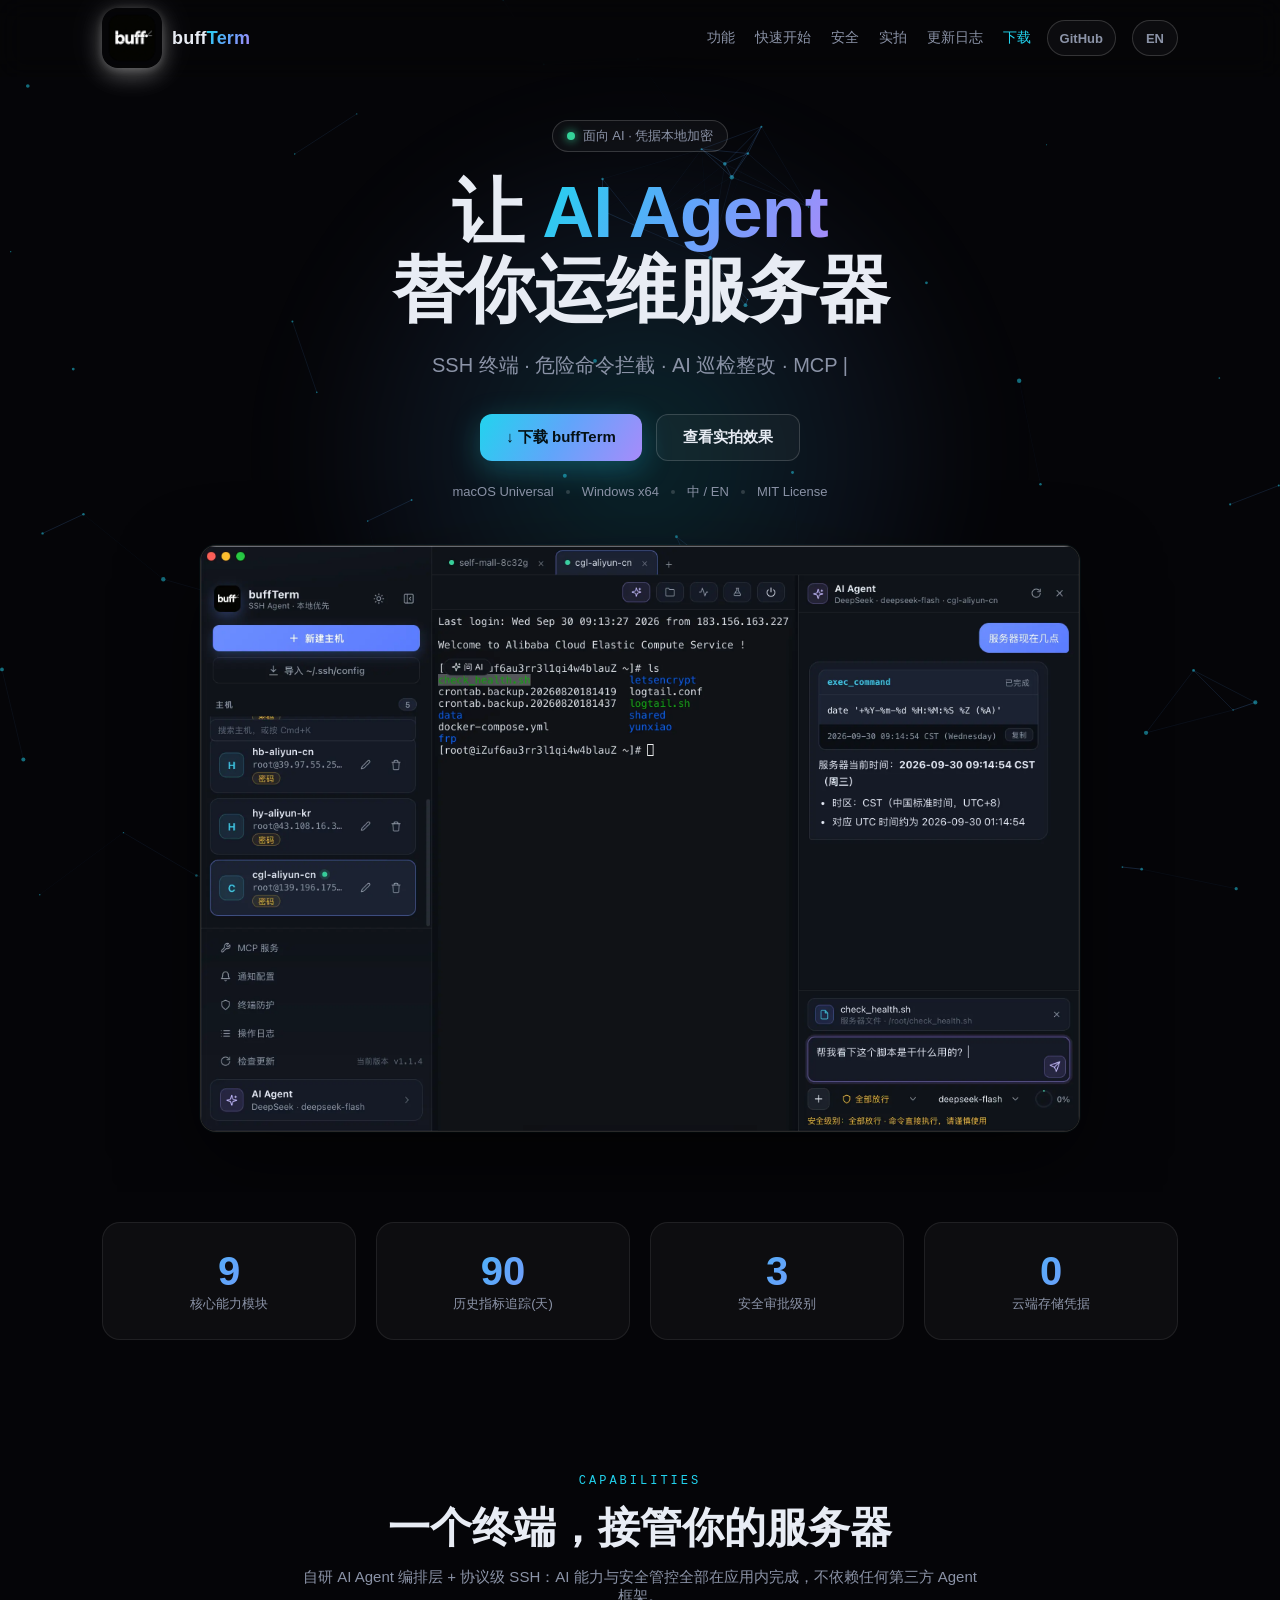
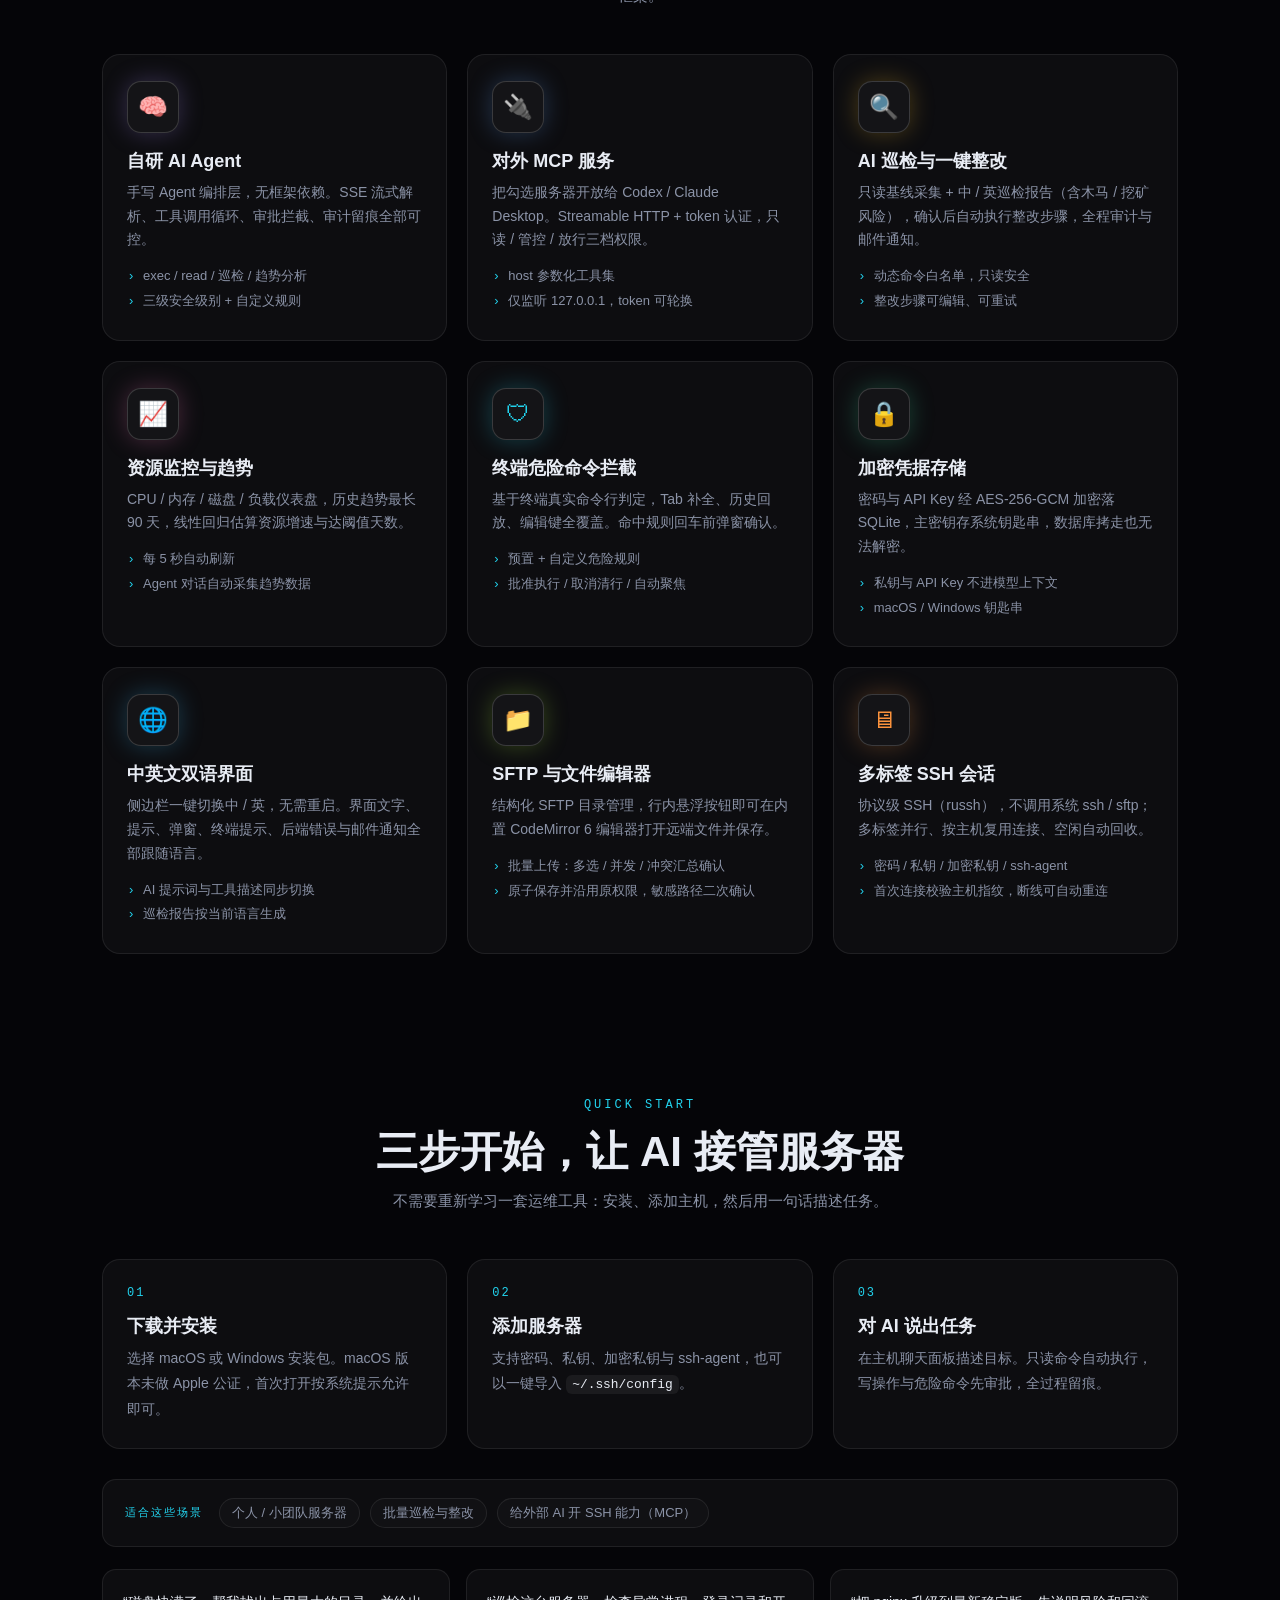
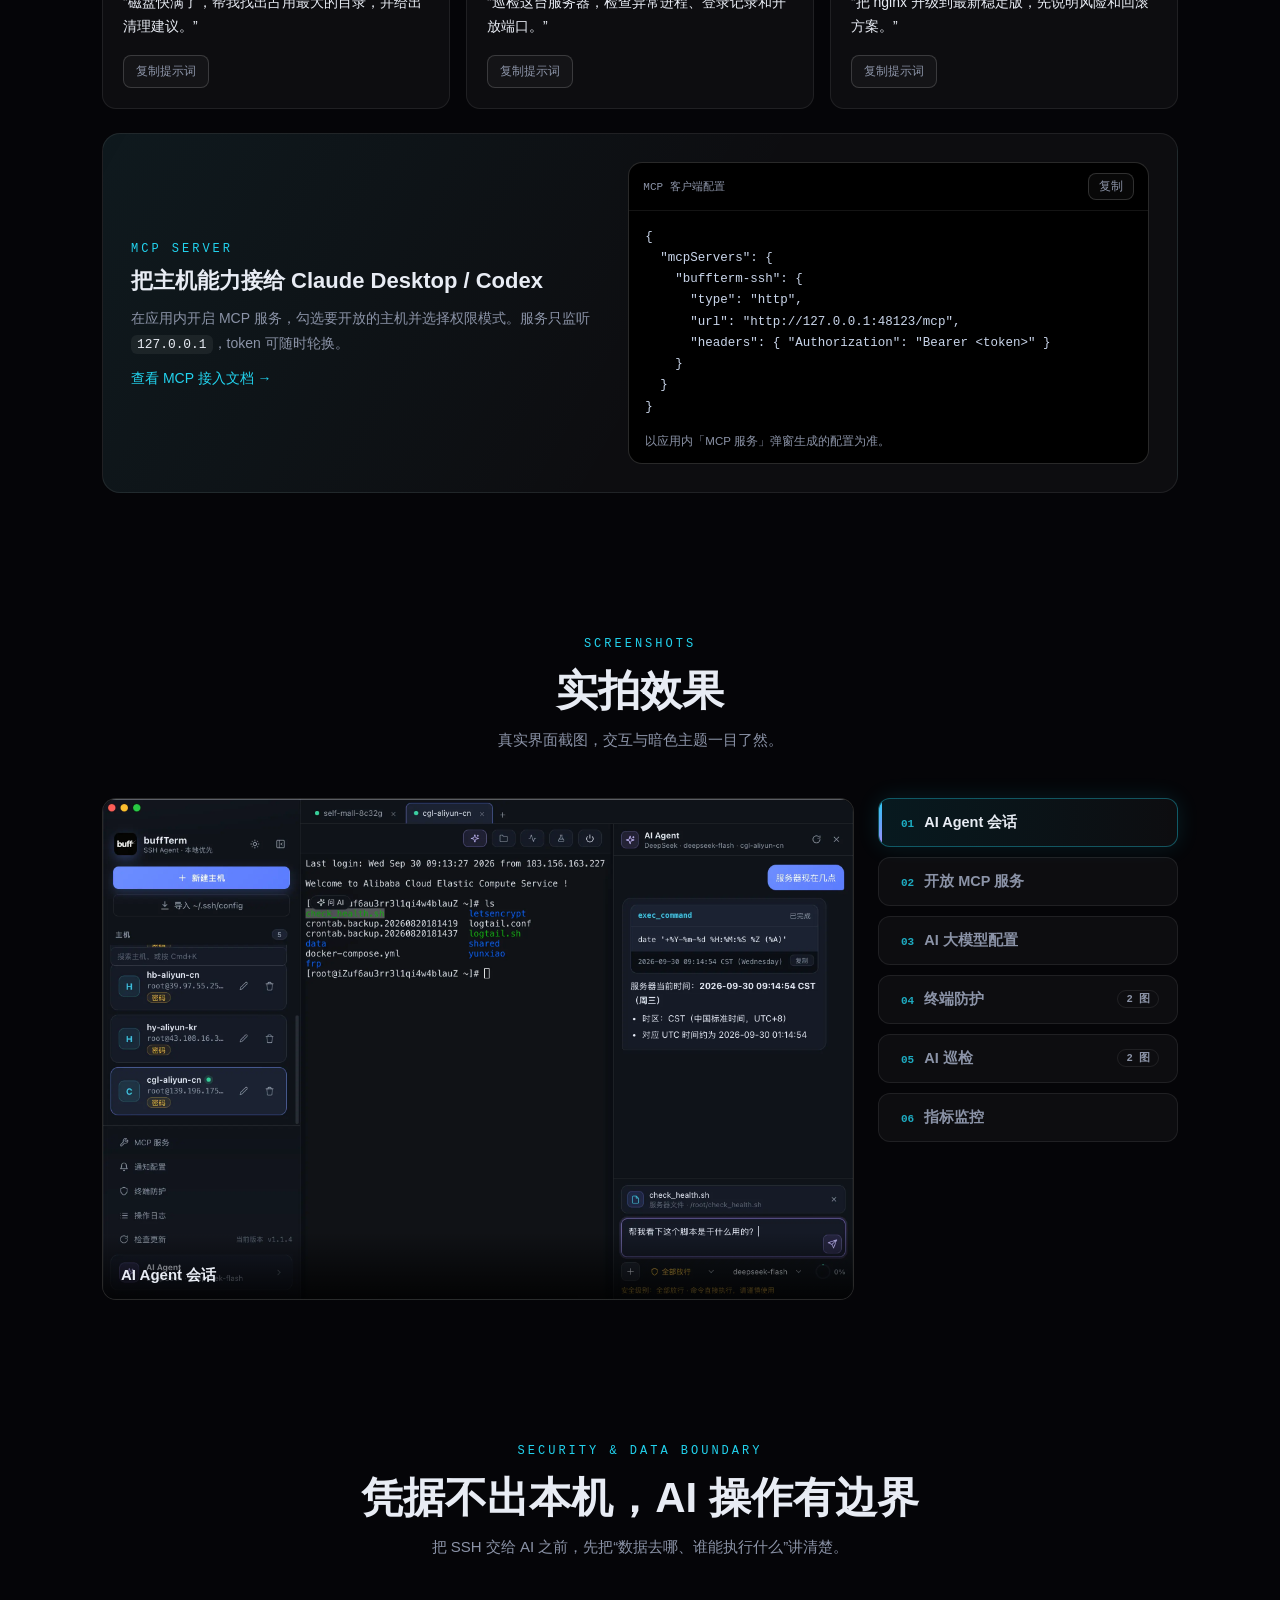
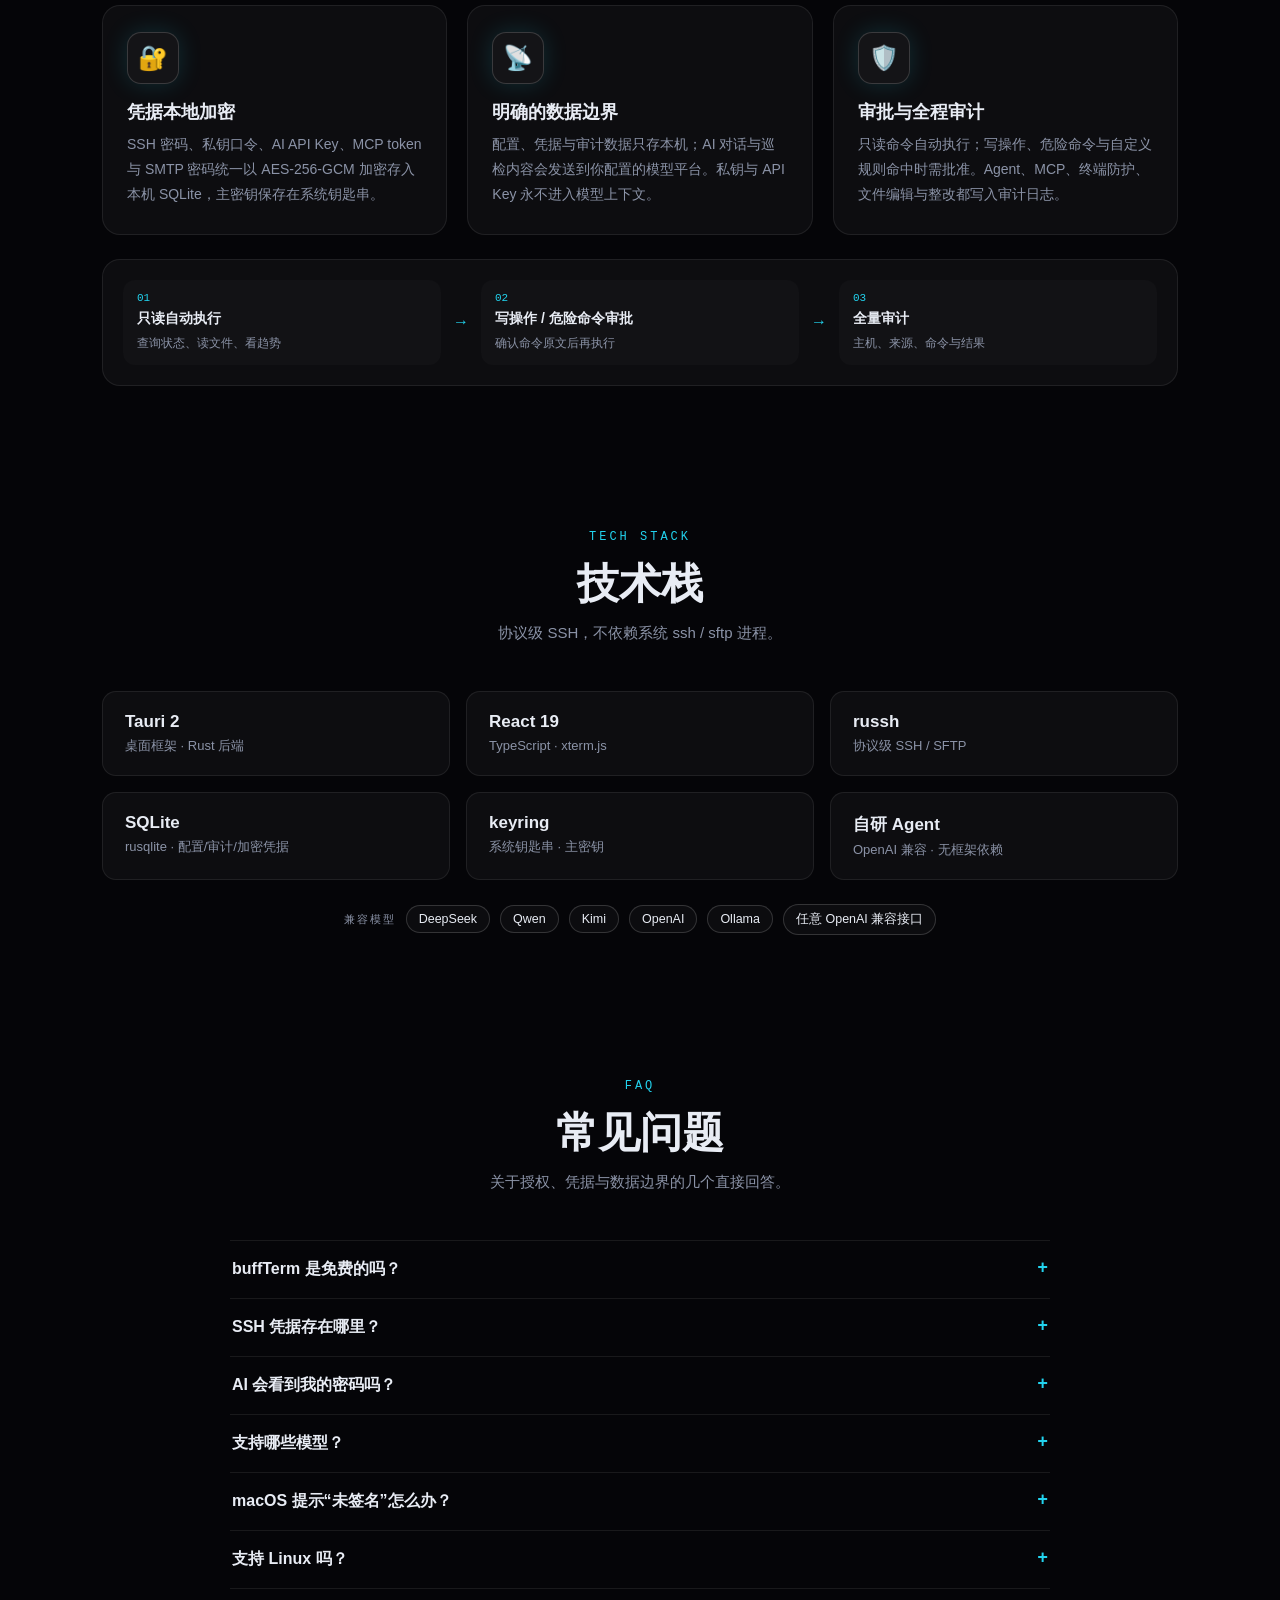
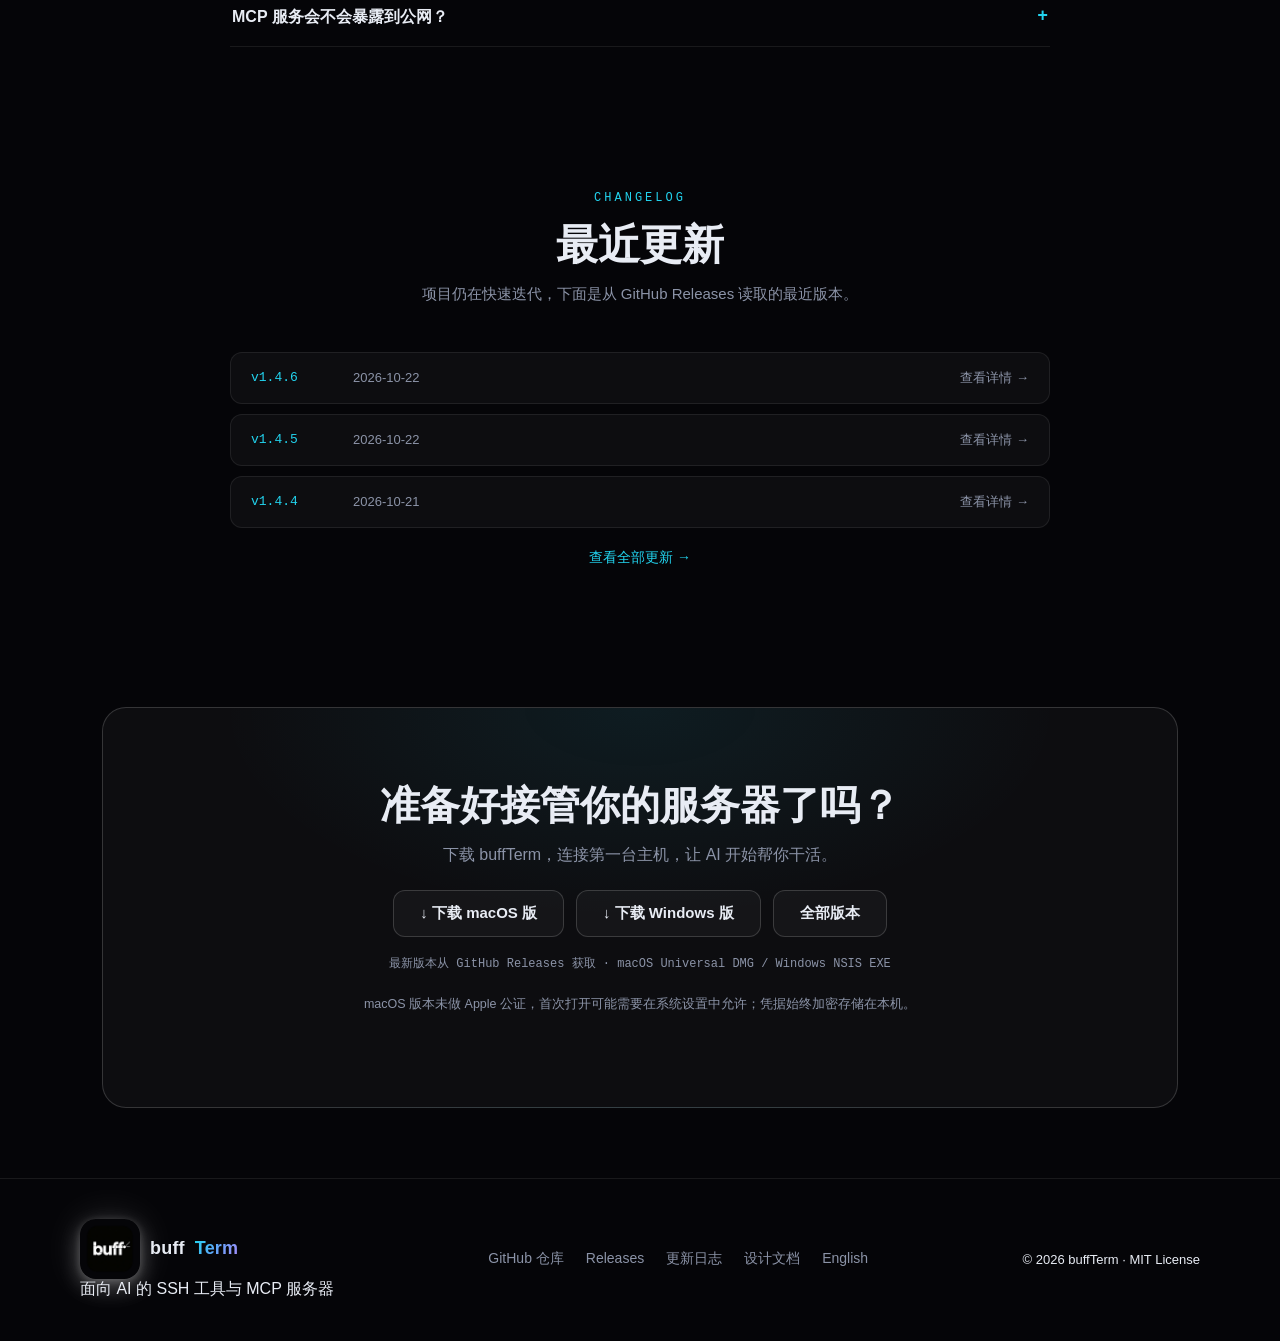
==== commit f5354fc5: "chore: 同步 v1.4.6 更新日志与版本" ====
--- a/index.html
+++ b/index.html
@@ -51,7 +51,7 @@
     "downloadUrl": "https://github.com/shaguocgl/buff-term/releases/latest",
     "operatingSystem": "macOS, Windows",
     "applicationCategory": "DeveloperApplication",
-    "softwareVersion": "1.4.5",
+    "softwareVersion": "1.4.6",
     "dateModified": "2026-10-22",
     "license": "https://opensource.org/licenses/MIT",
     "sameAs": ["https://github.com/shaguocgl/buff-term"],
@@ -463,9 +463,9 @@
         <p>项目仍在快速迭代，下面是从 GitHub Releases 读取的最近版本。</p>
       </div>
       <div class="changelog-list reveal" id="changelogList" aria-live="polite">
+        <a class="release-item" href="https://github.com/shaguocgl/buff-term/releases/tag/v1.4.6" target="_blank" rel="noopener"><span class="release-tag">v1.4.6</span><span class="release-date">2026-10-22</span><span class="release-link">查看详情 →</span></a>
         <a class="release-item" href="https://github.com/shaguocgl/buff-term/releases/tag/v1.4.5" target="_blank" rel="noopener"><span class="release-tag">v1.4.5</span><span class="release-date">2026-10-22</span><span class="release-link">查看详情 →</span></a>
         <a class="release-item" href="https://github.com/shaguocgl/buff-term/releases/tag/v1.4.4" target="_blank" rel="noopener"><span class="release-tag">v1.4.4</span><span class="release-date">2026-10-21</span><span class="release-link">查看详情 →</span></a>
-        <a class="release-item" href="https://github.com/shaguocgl/buff-term/releases/tag/v1.4.3" target="_blank" rel="noopener"><span class="release-tag">v1.4.3</span><span class="release-date">2026-10-21</span><span class="release-link">查看详情 →</span></a>
       </div>
       <div class="changelog-more reveal">
         <a class="text-link" href="https://github.com/shaguocgl/buff-term/releases" target="_blank" rel="noopener">查看全部更新 →</a>
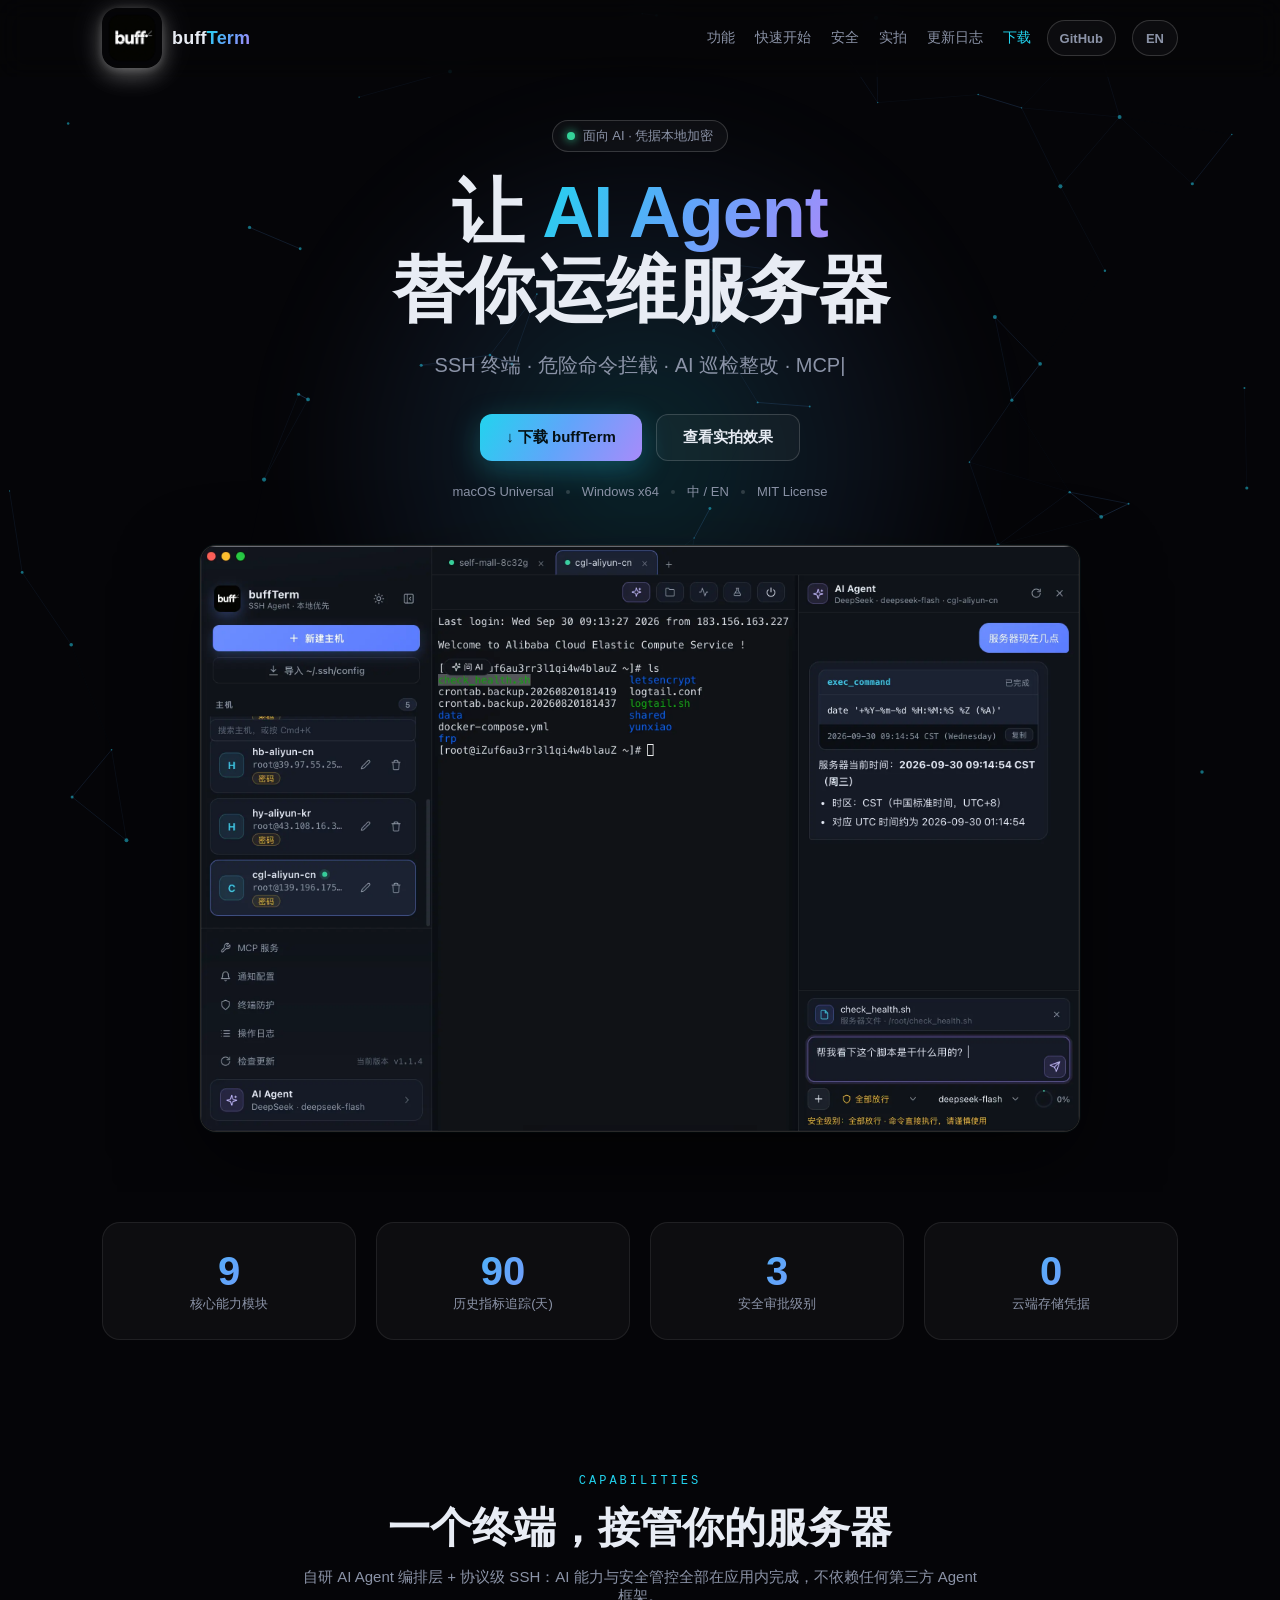
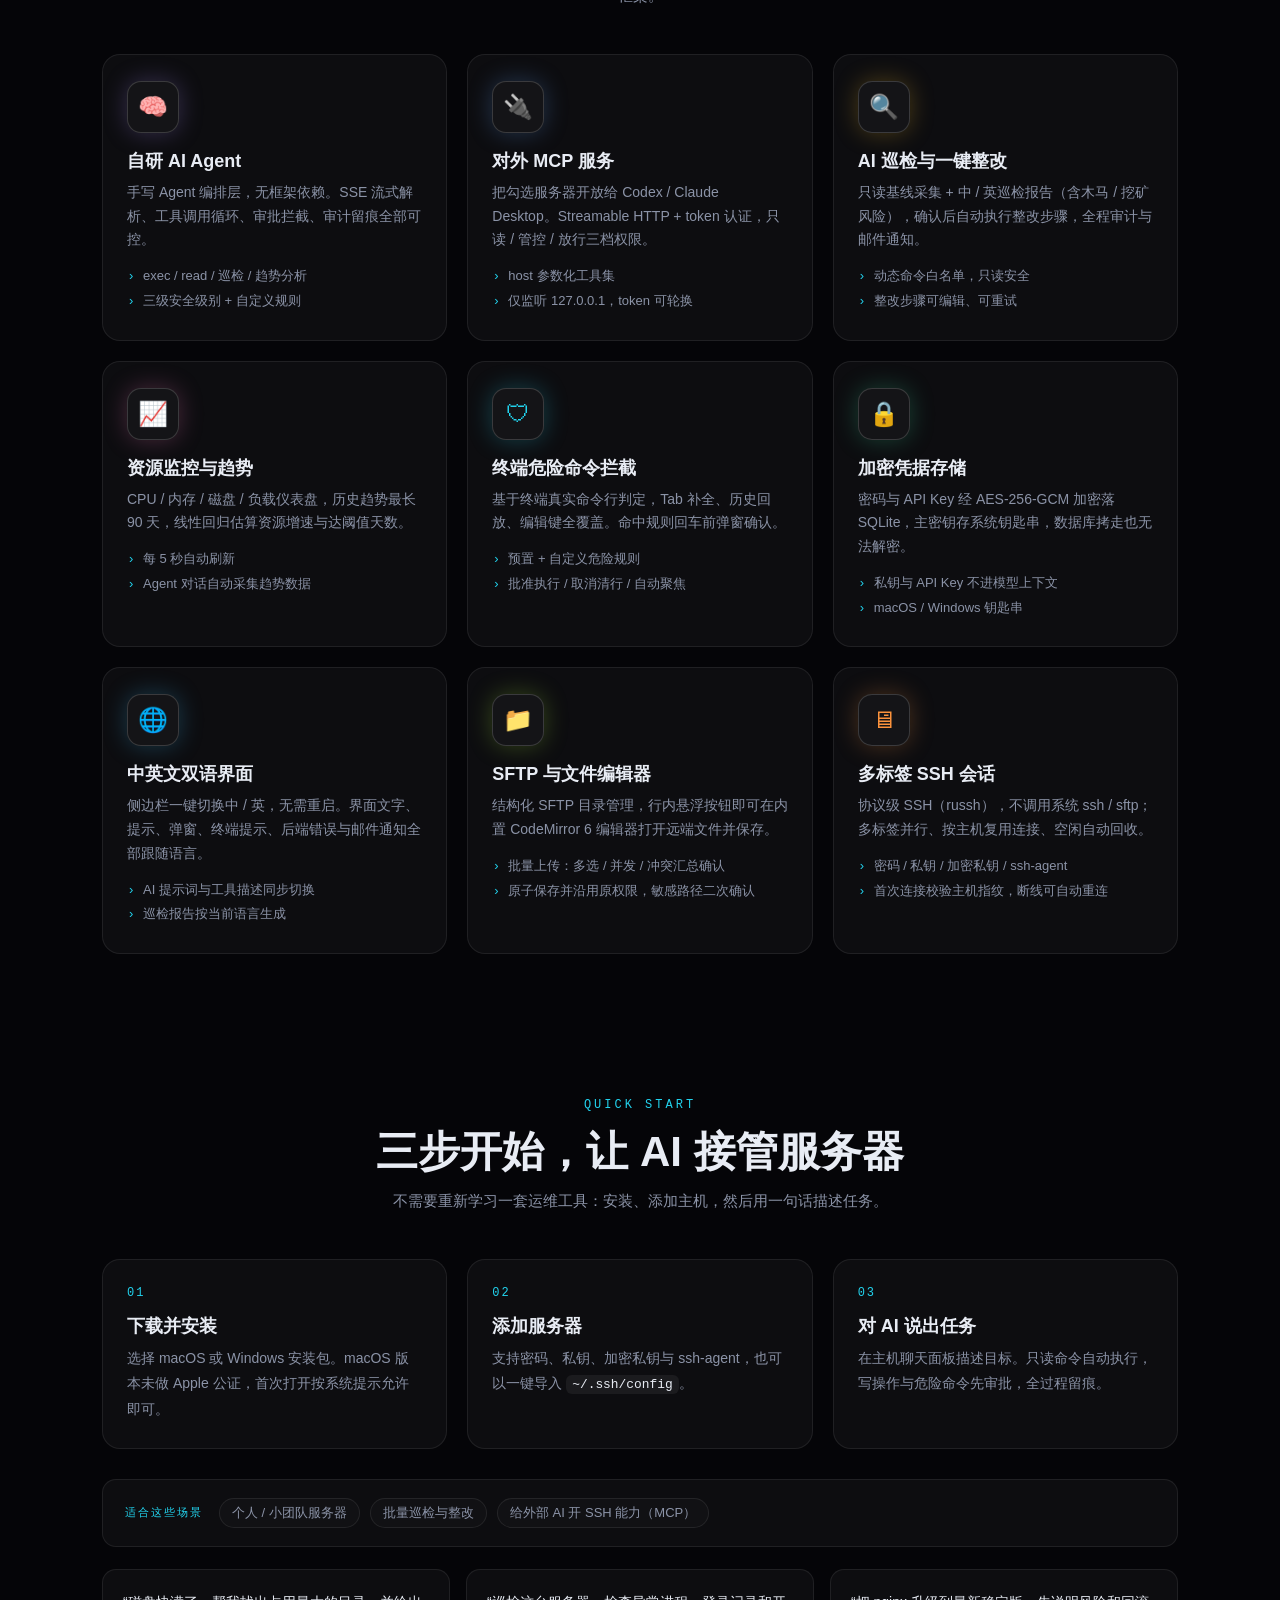
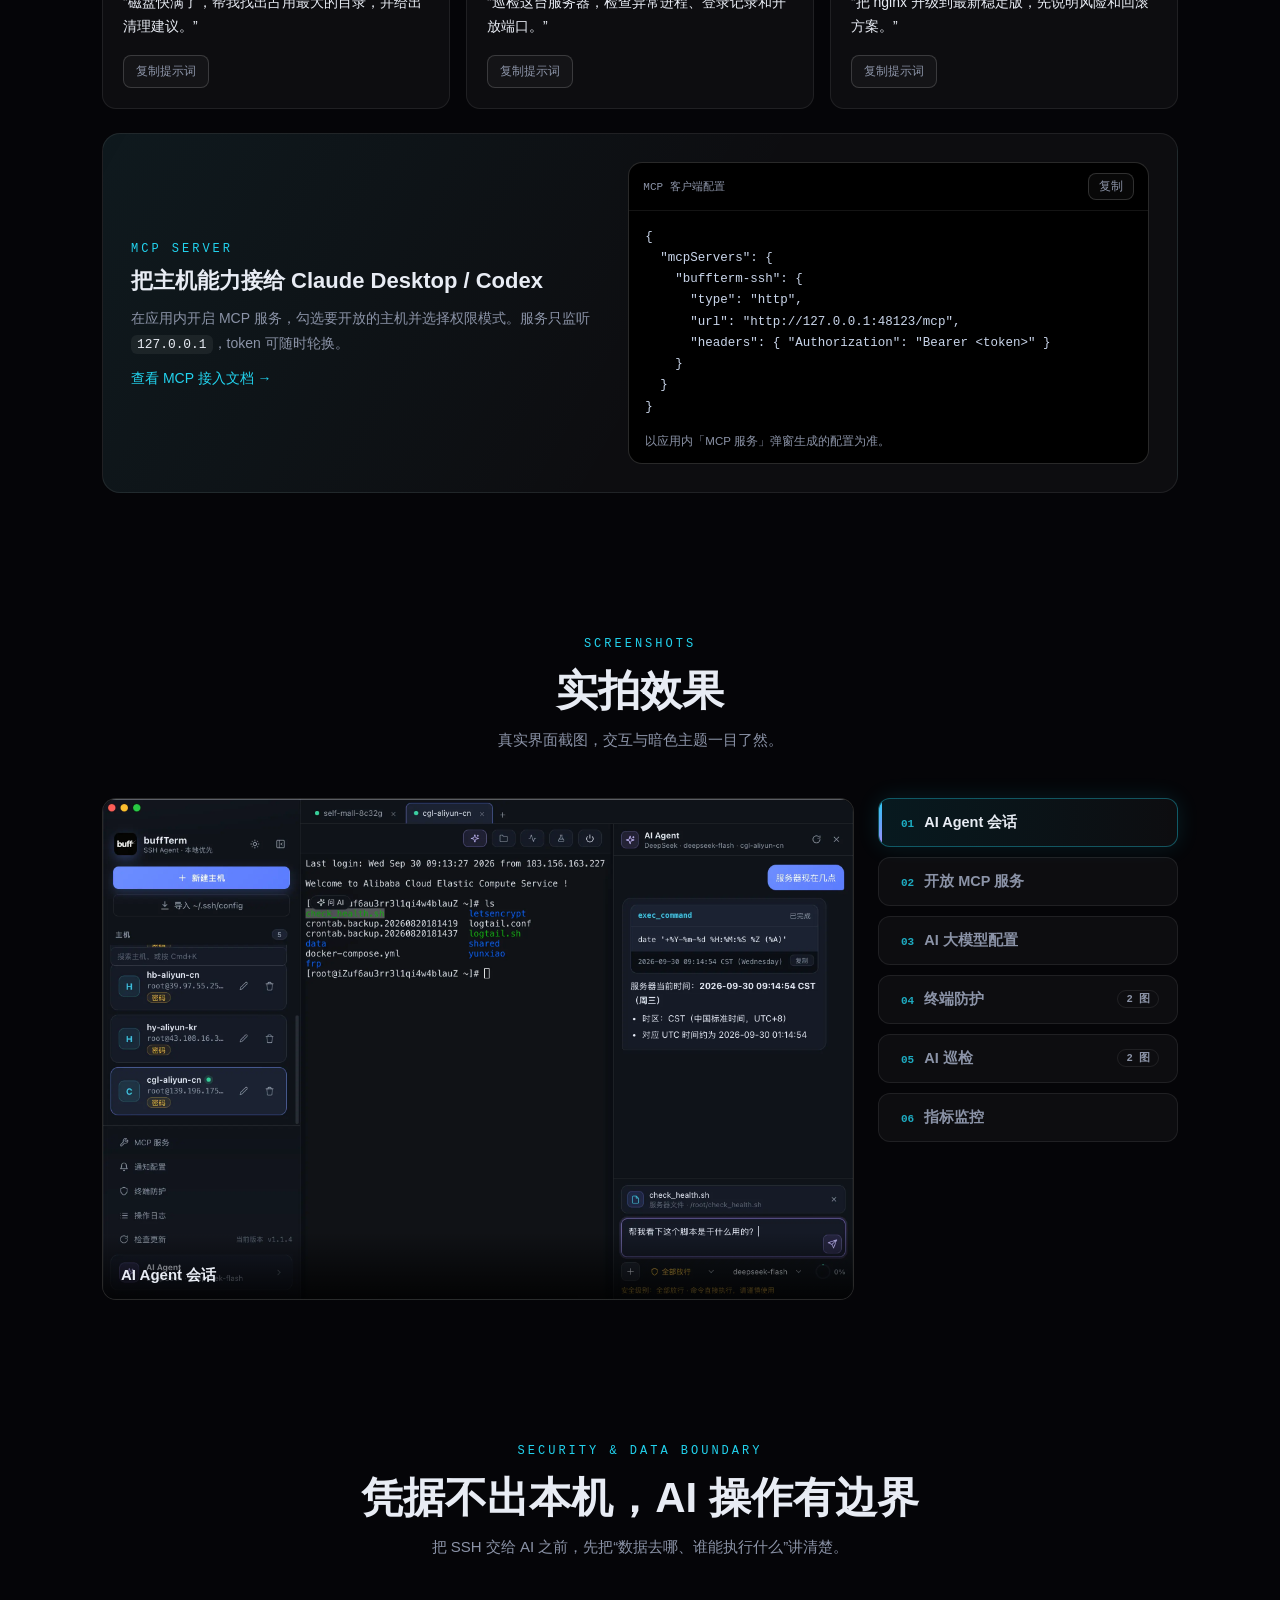
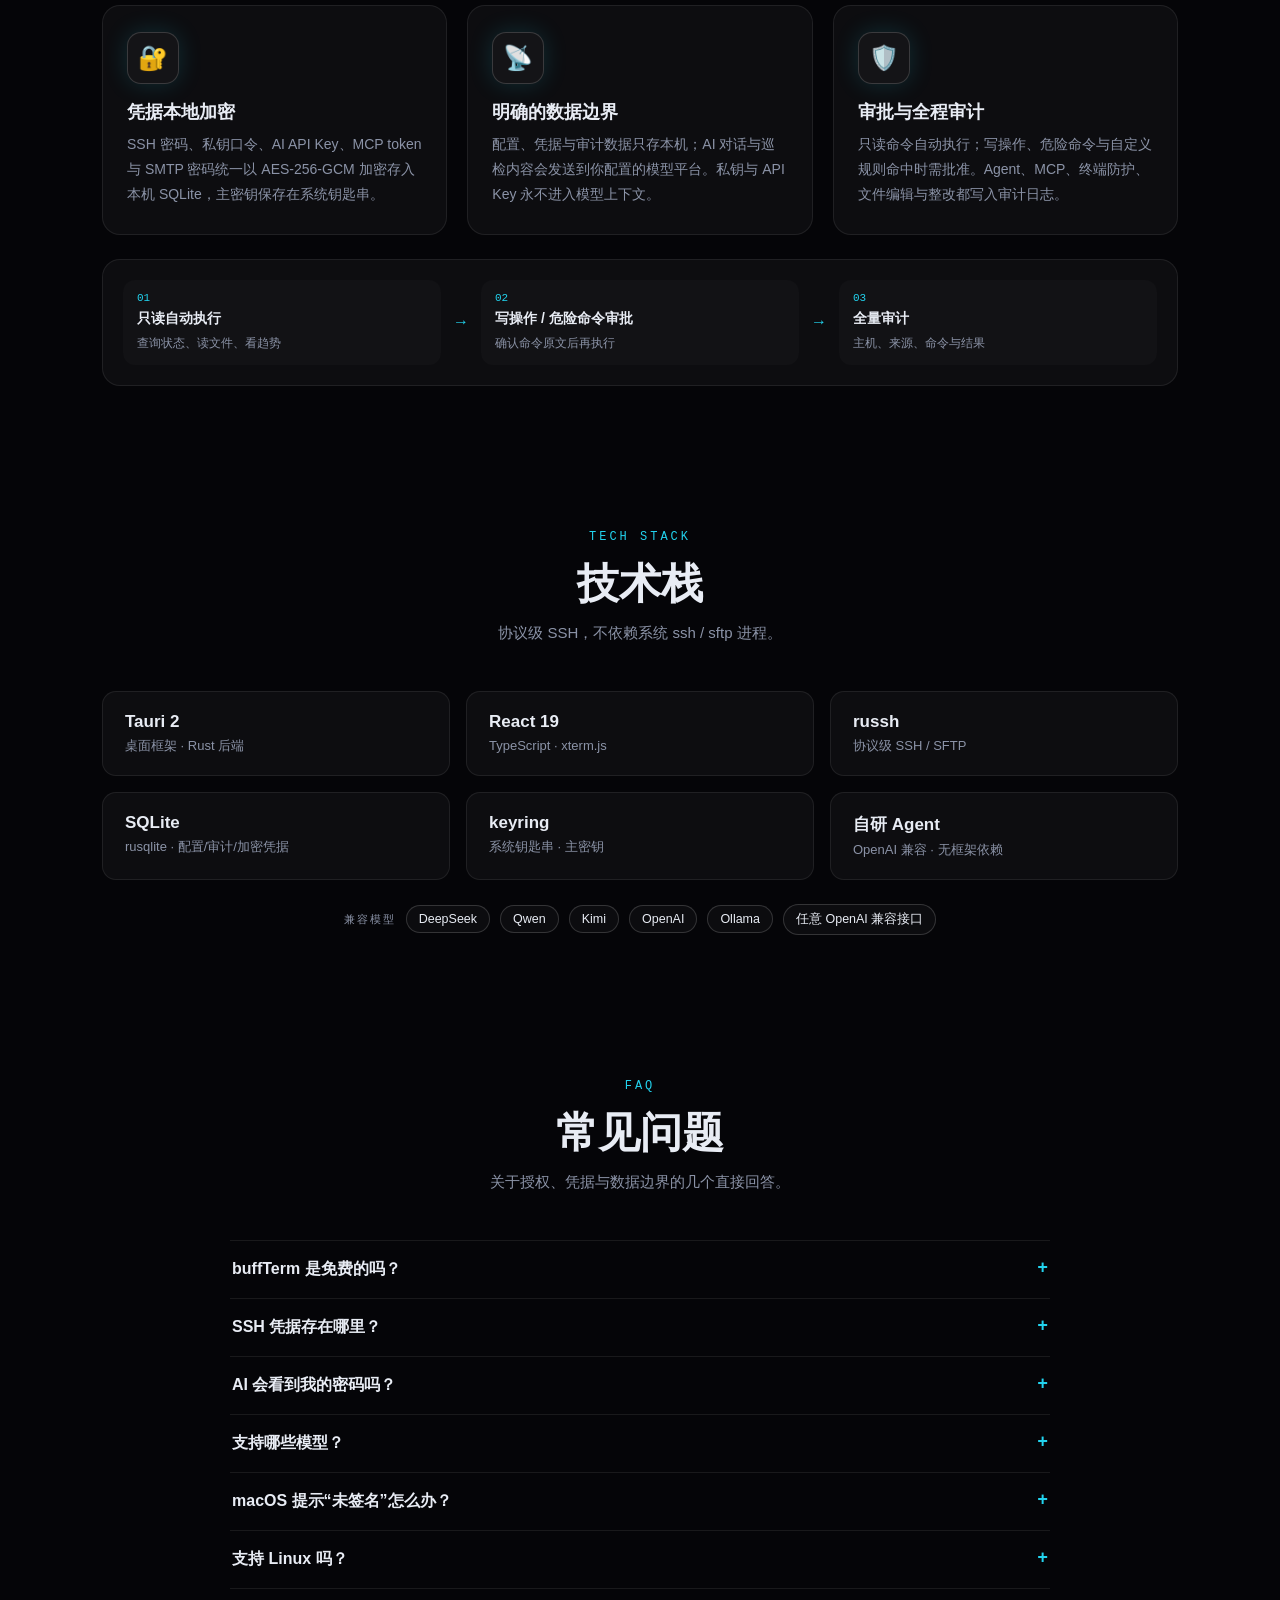
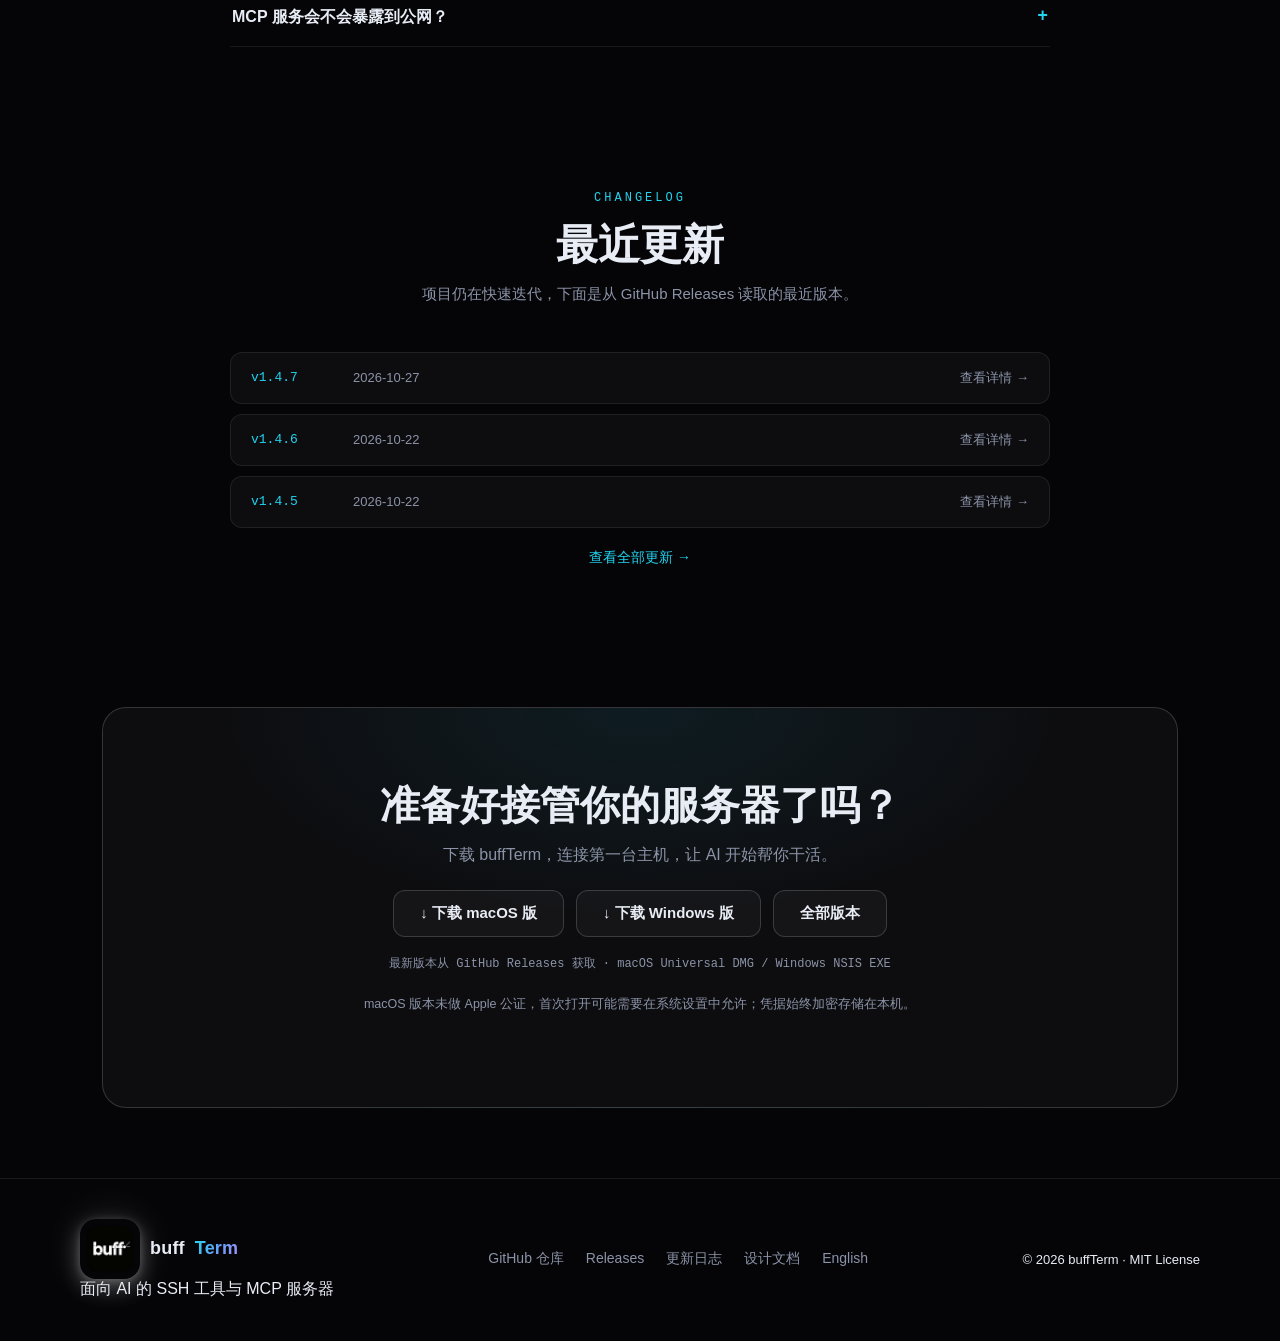
==== commit b0346ff5: "release: 同步 v1.4.7 版本号与更新日志" ====
--- a/index.html
+++ b/index.html
@@ -51,8 +51,8 @@
     "downloadUrl": "https://github.com/shaguocgl/buff-term/releases/latest",
     "operatingSystem": "macOS, Windows",
     "applicationCategory": "DeveloperApplication",
-    "softwareVersion": "1.4.6",
-    "dateModified": "2026-10-22",
+    "softwareVersion": "1.4.7",
+    "dateModified": "2026-10-27",
     "license": "https://opensource.org/licenses/MIT",
     "sameAs": ["https://github.com/shaguocgl/buff-term"],
     "inLanguage": "zh-CN",
@@ -463,9 +463,9 @@
         <p>项目仍在快速迭代，下面是从 GitHub Releases 读取的最近版本。</p>
       </div>
       <div class="changelog-list reveal" id="changelogList" aria-live="polite">
+        <a class="release-item" href="https://github.com/shaguocgl/buff-term/releases/tag/v1.4.7" target="_blank" rel="noopener"><span class="release-tag">v1.4.7</span><span class="release-date">2026-10-27</span><span class="release-link">查看详情 →</span></a>
         <a class="release-item" href="https://github.com/shaguocgl/buff-term/releases/tag/v1.4.6" target="_blank" rel="noopener"><span class="release-tag">v1.4.6</span><span class="release-date">2026-10-22</span><span class="release-link">查看详情 →</span></a>
         <a class="release-item" href="https://github.com/shaguocgl/buff-term/releases/tag/v1.4.5" target="_blank" rel="noopener"><span class="release-tag">v1.4.5</span><span class="release-date">2026-10-22</span><span class="release-link">查看详情 →</span></a>
-        <a class="release-item" href="https://github.com/shaguocgl/buff-term/releases/tag/v1.4.4" target="_blank" rel="noopener"><span class="release-tag">v1.4.4</span><span class="release-date">2026-10-21</span><span class="release-link">查看详情 →</span></a>
       </div>
       <div class="changelog-more reveal">
         <a class="text-link" href="https://github.com/shaguocgl/buff-term/releases" target="_blank" rel="noopener">查看全部更新 →</a>
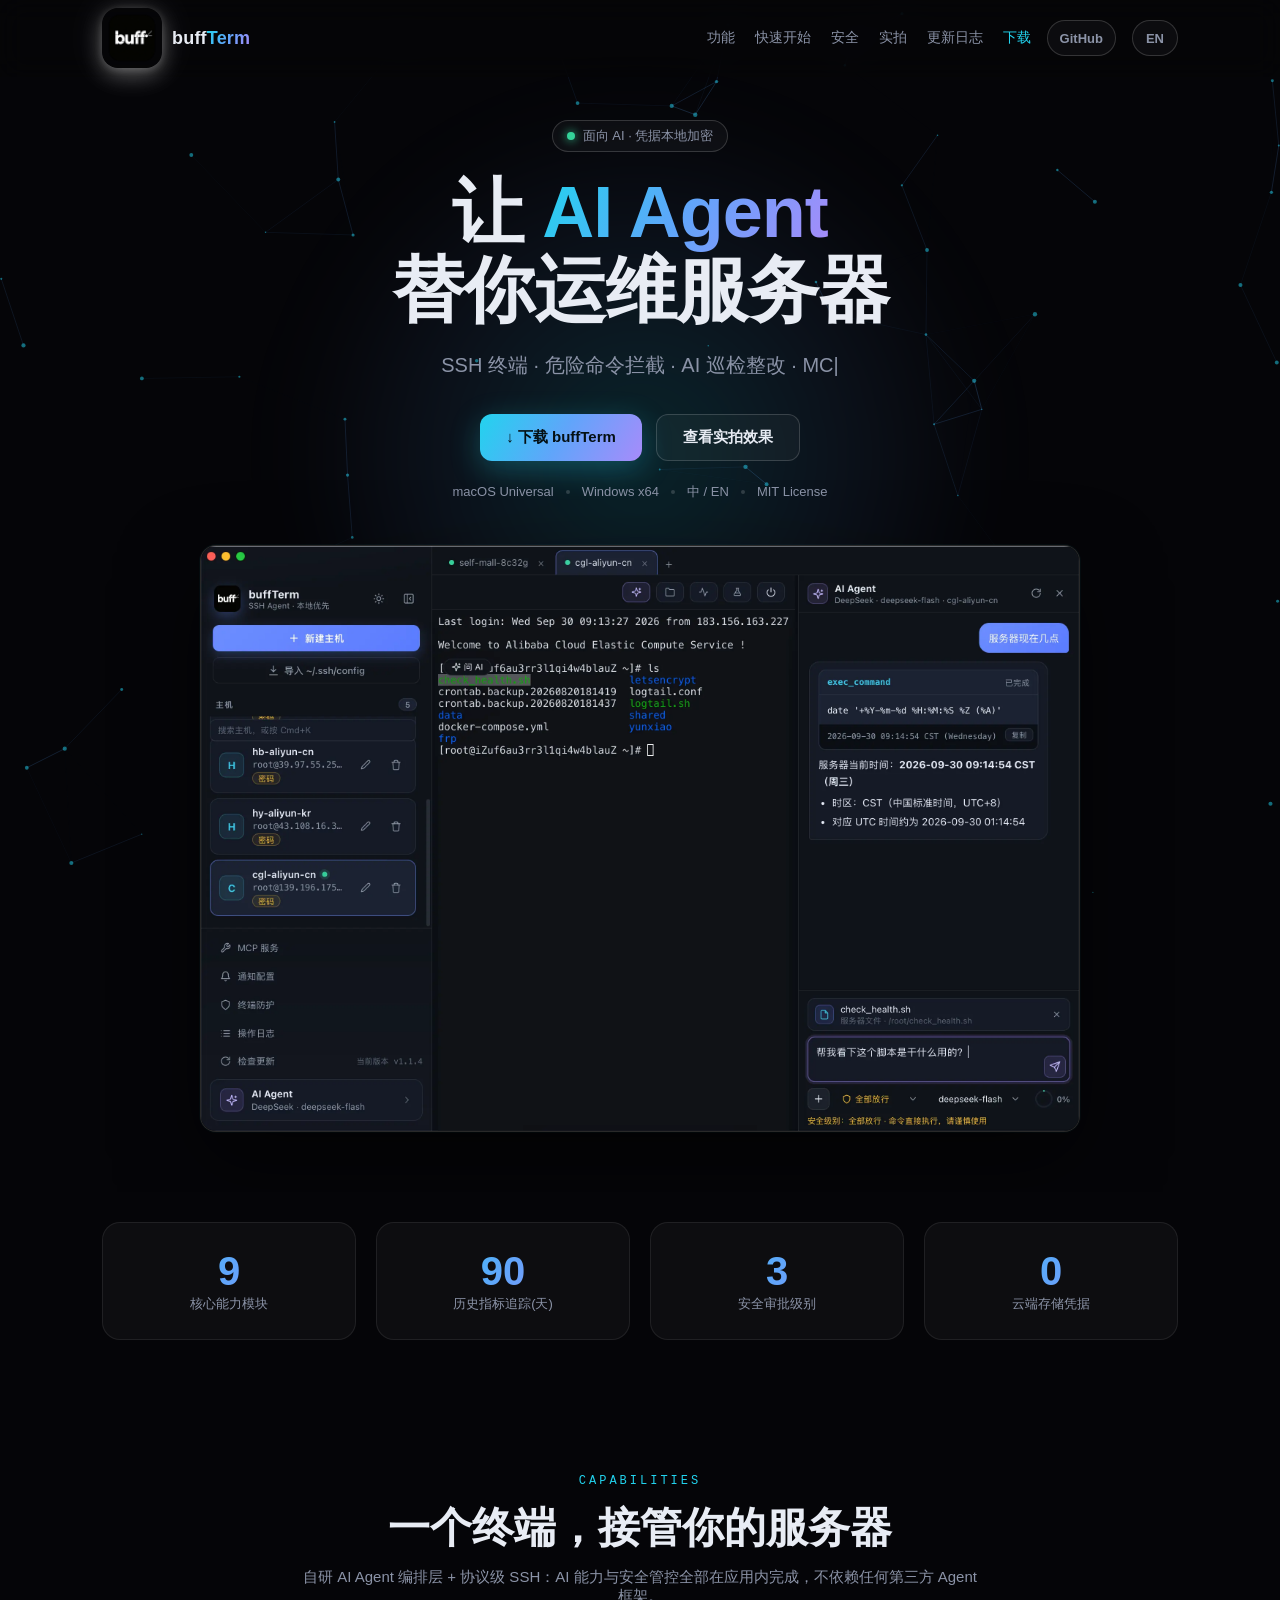
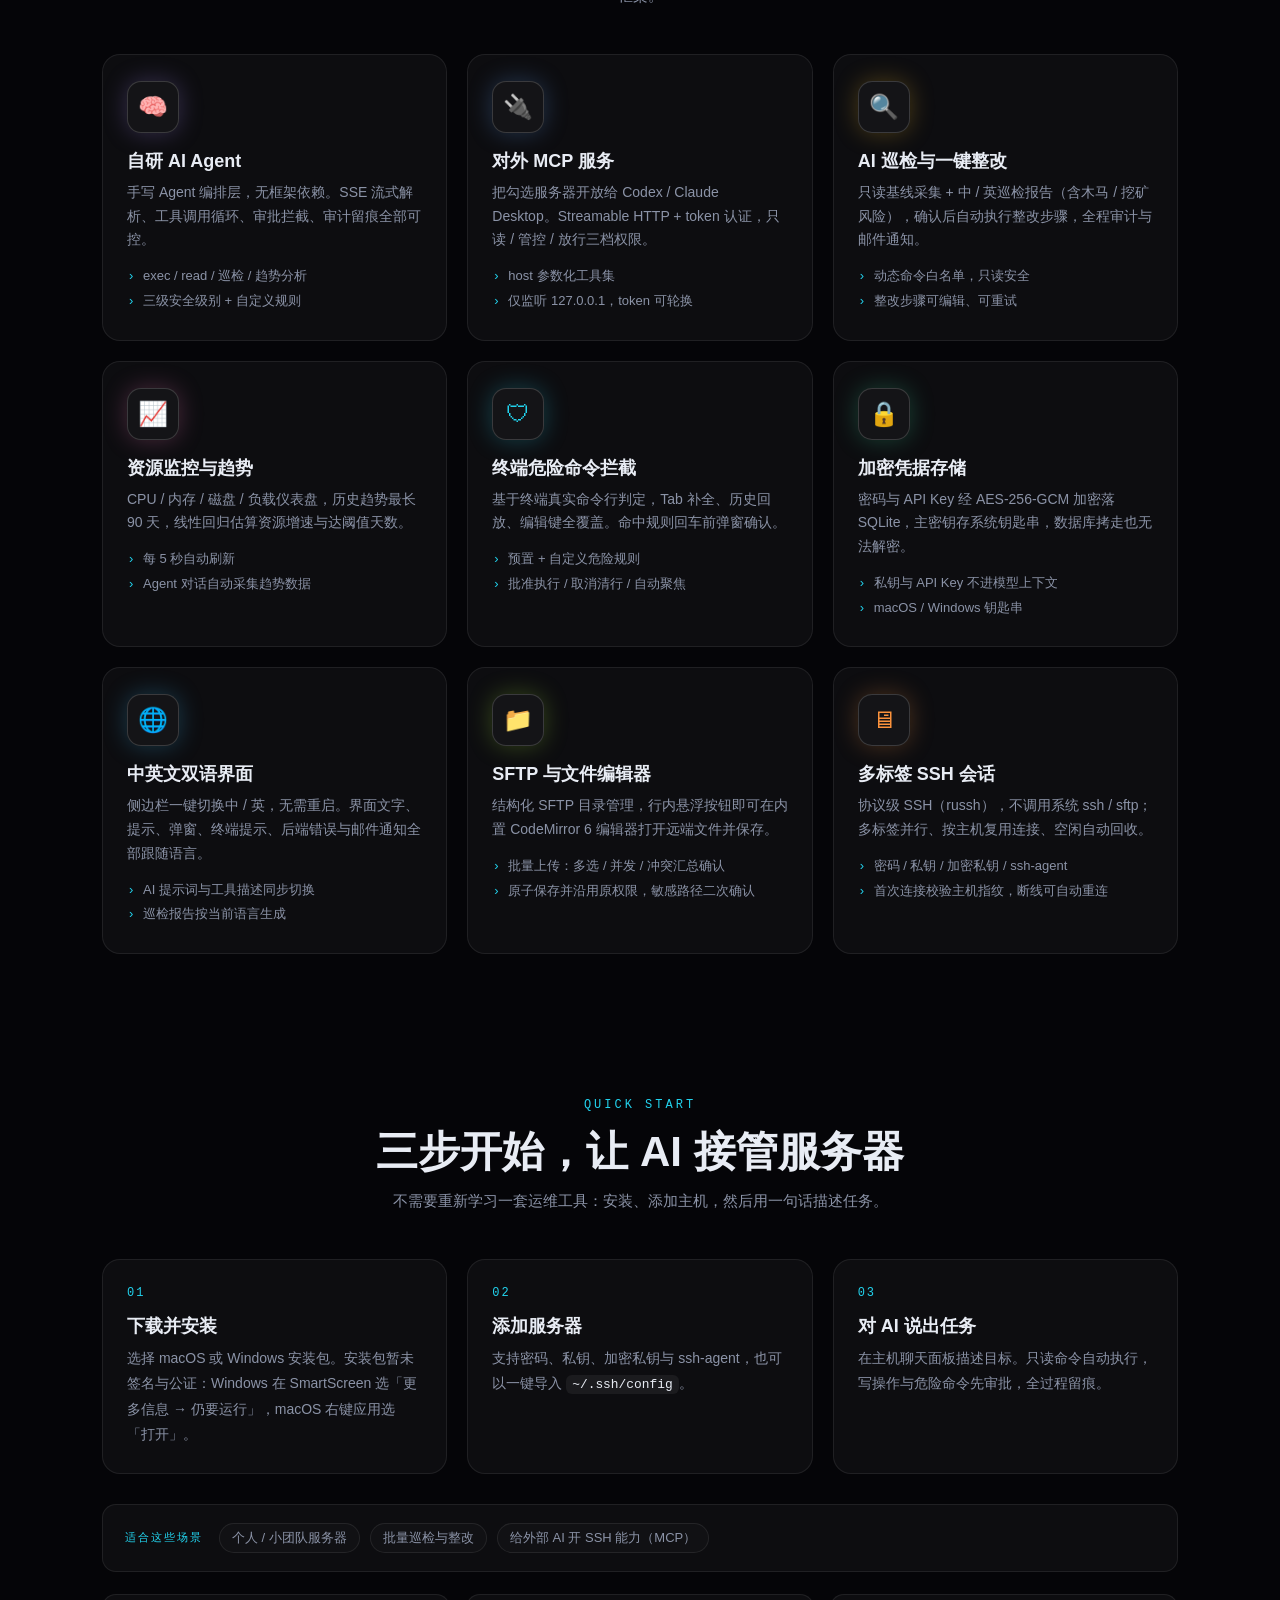
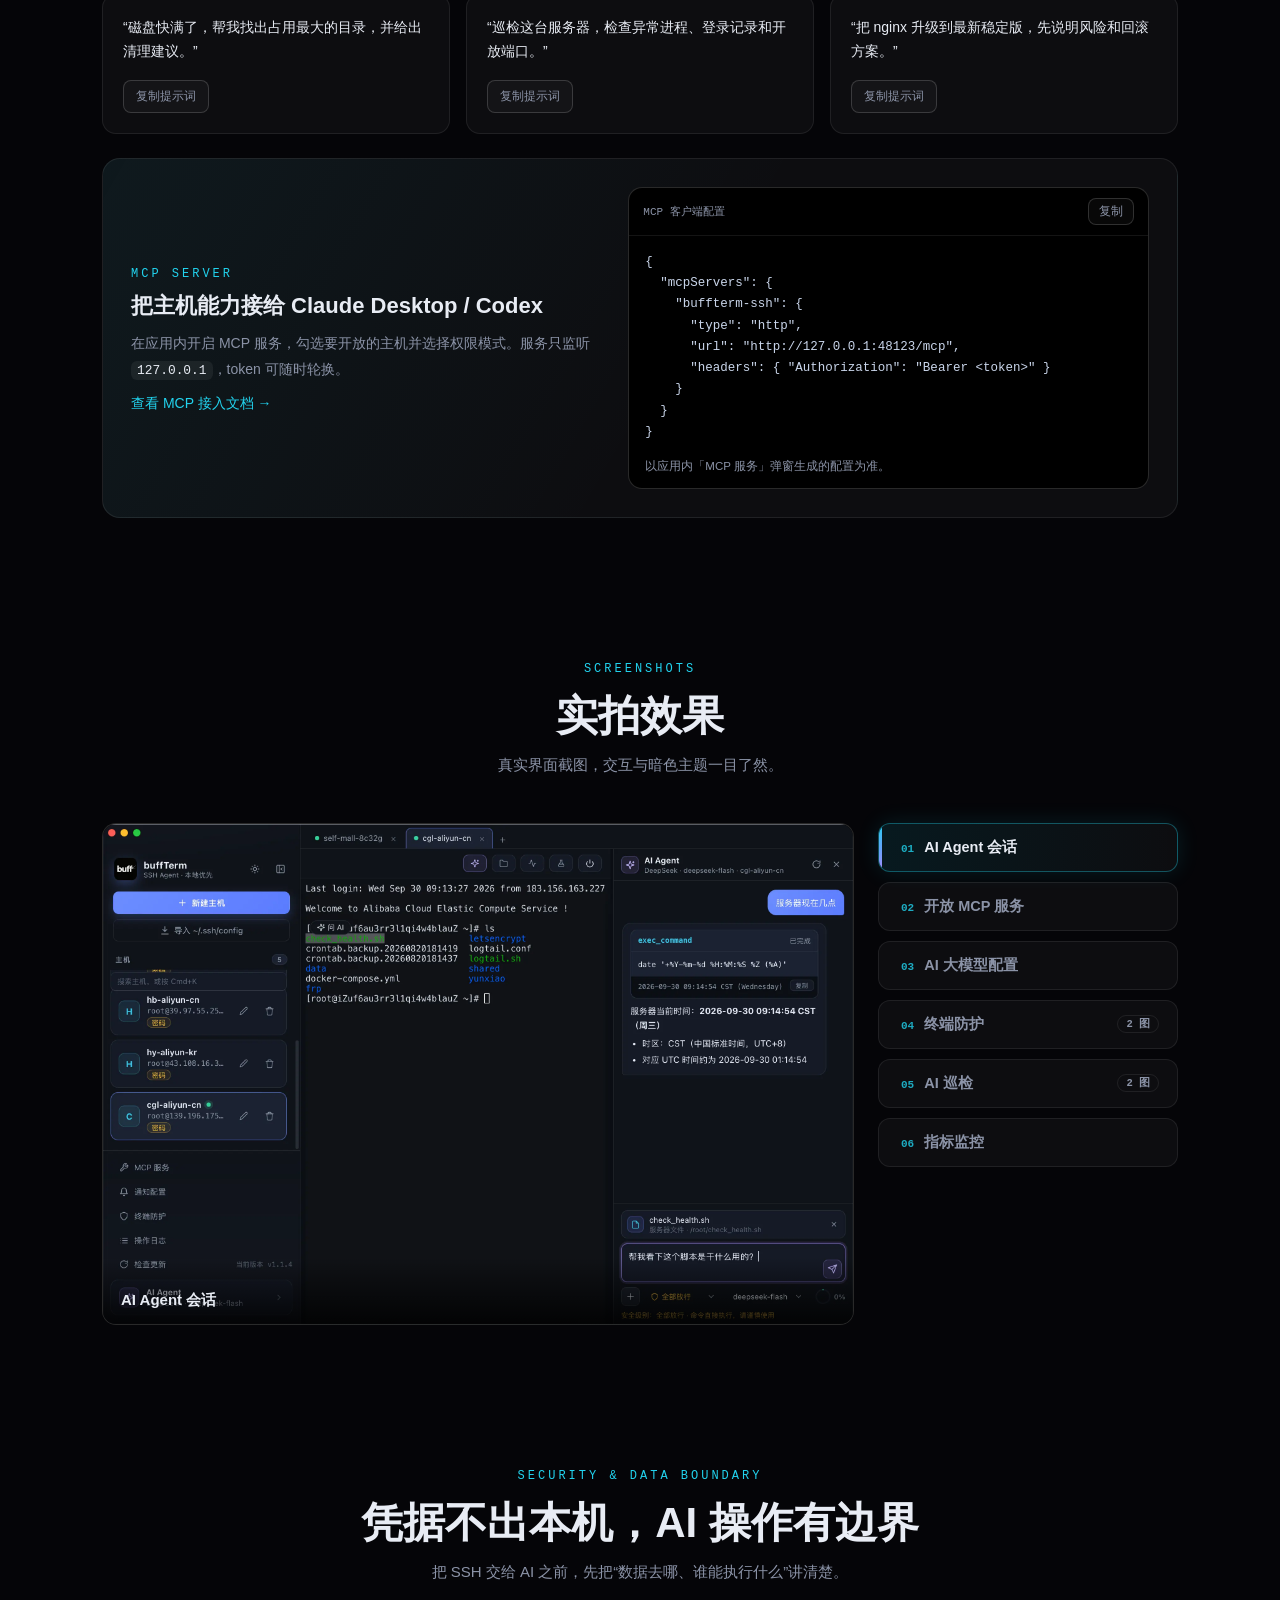
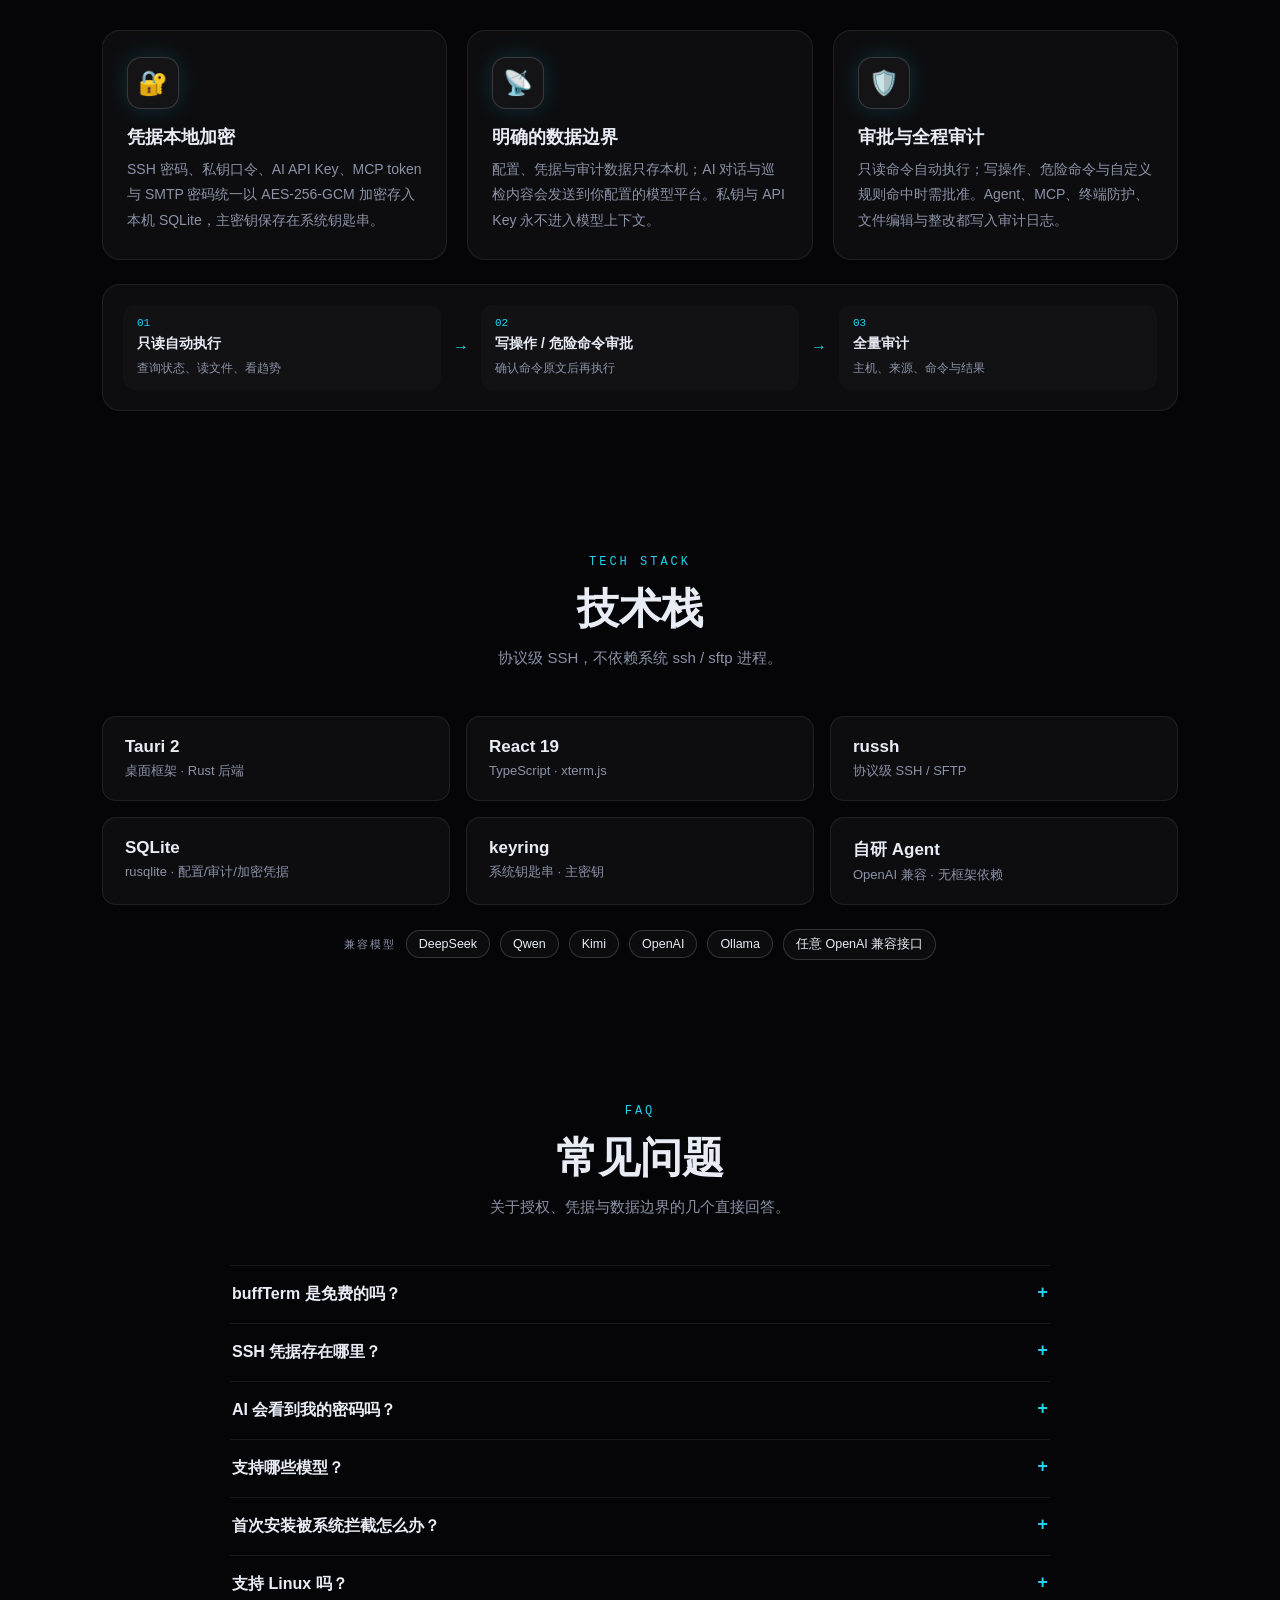
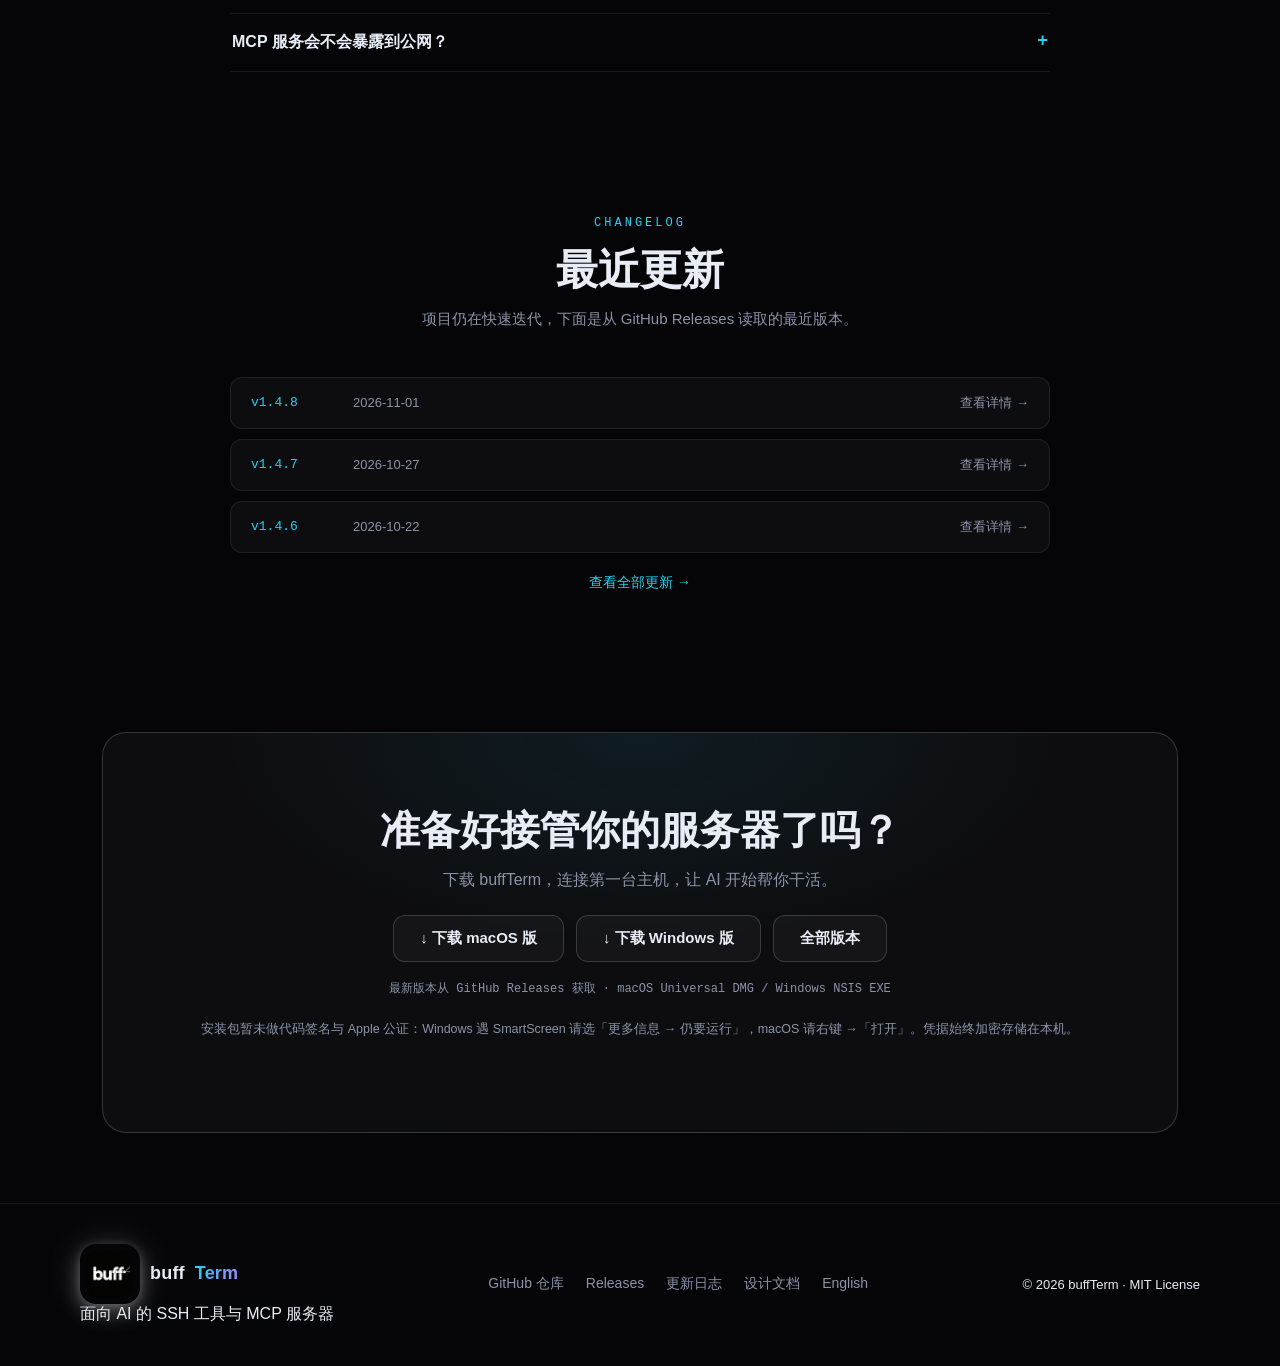
==== commit 09df5bb4: "release: 同步 v1.4.8 版本号与更新日志 中英两页 softwareVersion / dateModified、sitemap lastmod 与最近 3 个版本条目 同步到 v1.4" ====
--- a/index.html
+++ b/index.html
@@ -51,8 +51,8 @@
     "downloadUrl": "https://github.com/shaguocgl/buff-term/releases/latest",
     "operatingSystem": "macOS, Windows",
     "applicationCategory": "DeveloperApplication",
-    "softwareVersion": "1.4.7",
-    "dateModified": "2026-10-27",
+    "softwareVersion": "1.4.8",
+    "dateModified": "2026-11-03",
     "license": "https://opensource.org/licenses/MIT",
     "sameAs": ["https://github.com/shaguocgl/buff-term"],
     "inLanguage": "zh-CN",
@@ -104,8 +104,8 @@
       },
       {
         "@type": "Question",
-        "name": "macOS 提示“未签名”怎么办？",
-        "acceptedAnswer": { "@type": "Answer", "text": "当前 macOS 版本未做 Apple 公证。首次打开时在“系统设置 → 隐私与安全性”中允许即可；这不影响凭据加密与本地存储。" }
+        "name": "首次安装被系统拦截怎么办？",
+        "acceptedAnswer": { "@type": "Answer", "text": "安装包暂未做代码签名与 Apple 公证，所以系统会给出提示，这不代表文件有问题。Windows：在 SmartScreen 弹窗选择「更多信息」→「仍要运行」。macOS：右键应用图标 →「打开」→「打开」；若提示应用已损坏，执行 xattr -d com.apple.quarantine /Applications/buffTerm.app 后重新打开。凭据加密与本地存储不受影响。" }
       },
       {
         "@type": "Question",
@@ -280,7 +280,7 @@
         <article class="step reveal">
           <span class="step-num">01</span>
           <h3>下载并安装</h3>
-          <p>选择 macOS 或 Windows 安装包。macOS 版本未做 Apple 公证，首次打开按系统提示允许即可。</p>
+          <p>选择 macOS 或 Windows 安装包。安装包暂未签名与公证：Windows 在 SmartScreen 选「更多信息 → 仍要运行」，macOS 右键应用选「打开」。</p>
         </article>
         <article class="step reveal">
           <span class="step-num">02</span>
@@ -441,8 +441,8 @@
           <p>任意 OpenAI 兼容接口，例如 DeepSeek、Qwen、Kimi、OpenAI 与本地 Ollama。单平台可配置多个模型，并按上下文窗口切换。</p>
         </details>
         <details class="faq-item">
-          <summary>macOS 提示“未签名”怎么办？</summary>
-          <p>当前 macOS 版本未做 Apple 公证。首次打开时在“系统设置 → 隐私与安全性”中允许即可；这不影响凭据加密与本地存储。</p>
+          <summary>首次安装被系统拦截怎么办？</summary>
+          <p>安装包暂未做代码签名与 Apple 公证，所以系统会给出提示，这不代表文件有问题。Windows：在 SmartScreen 弹窗选择「更多信息」→「仍要运行」。macOS：右键应用图标 →「打开」→「打开」；若提示应用已损坏，执行 <code>xattr -d com.apple.quarantine /Applications/buffTerm.app</code> 后重新打开。凭据加密与本地存储不受影响。</p>
         </details>
         <details class="faq-item">
           <summary>支持 Linux 吗？</summary>
@@ -463,9 +463,9 @@
         <p>项目仍在快速迭代，下面是从 GitHub Releases 读取的最近版本。</p>
       </div>
       <div class="changelog-list reveal" id="changelogList" aria-live="polite">
+        <a class="release-item" href="https://github.com/shaguocgl/buff-term/releases/tag/v1.4.8" target="_blank" rel="noopener"><span class="release-tag">v1.4.8</span><span class="release-date">2026-11-01</span><span class="release-link">查看详情 →</span></a>
         <a class="release-item" href="https://github.com/shaguocgl/buff-term/releases/tag/v1.4.7" target="_blank" rel="noopener"><span class="release-tag">v1.4.7</span><span class="release-date">2026-10-27</span><span class="release-link">查看详情 →</span></a>
         <a class="release-item" href="https://github.com/shaguocgl/buff-term/releases/tag/v1.4.6" target="_blank" rel="noopener"><span class="release-tag">v1.4.6</span><span class="release-date">2026-10-22</span><span class="release-link">查看详情 →</span></a>
-        <a class="release-item" href="https://github.com/shaguocgl/buff-term/releases/tag/v1.4.5" target="_blank" rel="noopener"><span class="release-tag">v1.4.5</span><span class="release-date">2026-10-22</span><span class="release-link">查看详情 →</span></a>
       </div>
       <div class="changelog-more reveal">
         <a class="text-link" href="https://github.com/shaguocgl/buff-term/releases" target="_blank" rel="noopener">查看全部更新 →</a>
@@ -483,7 +483,7 @@
           <a class="btn btn-ghost" href="https://github.com/shaguocgl/buff-term/releases" target="_blank" rel="noopener">全部版本</a>
         </div>
         <p class="release-meta" id="releaseMeta">最新版本从 GitHub Releases 获取 · macOS Universal DMG / Windows NSIS EXE</p>
-        <p class="cta-note">macOS 版本未做 Apple 公证，首次打开可能需要在系统设置中允许；凭据始终加密存储在本机。</p>
+        <p class="cta-note">安装包暂未做代码签名与 Apple 公证：Windows 遇 SmartScreen 请选「更多信息 → 仍要运行」，macOS 请右键 →「打开」。凭据始终加密存储在本机。</p>
       </div>
     </section>
   </main>
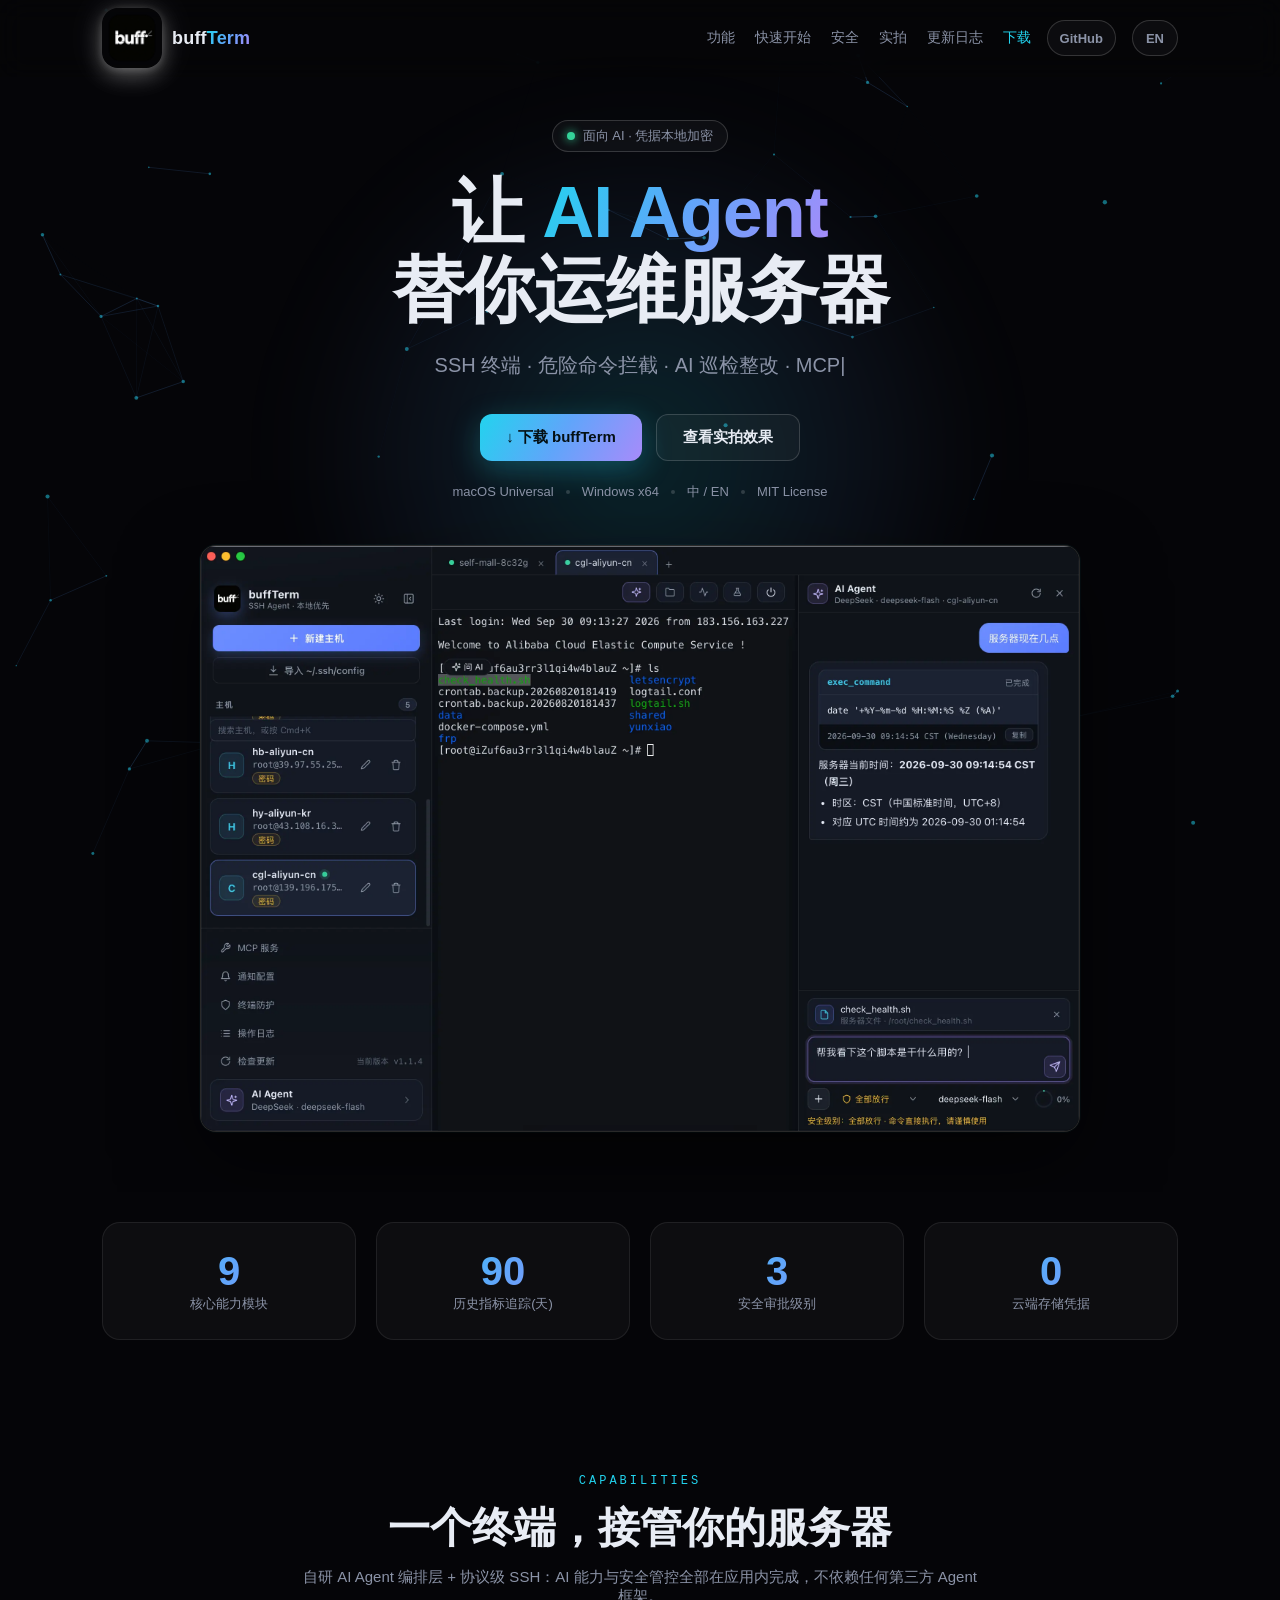
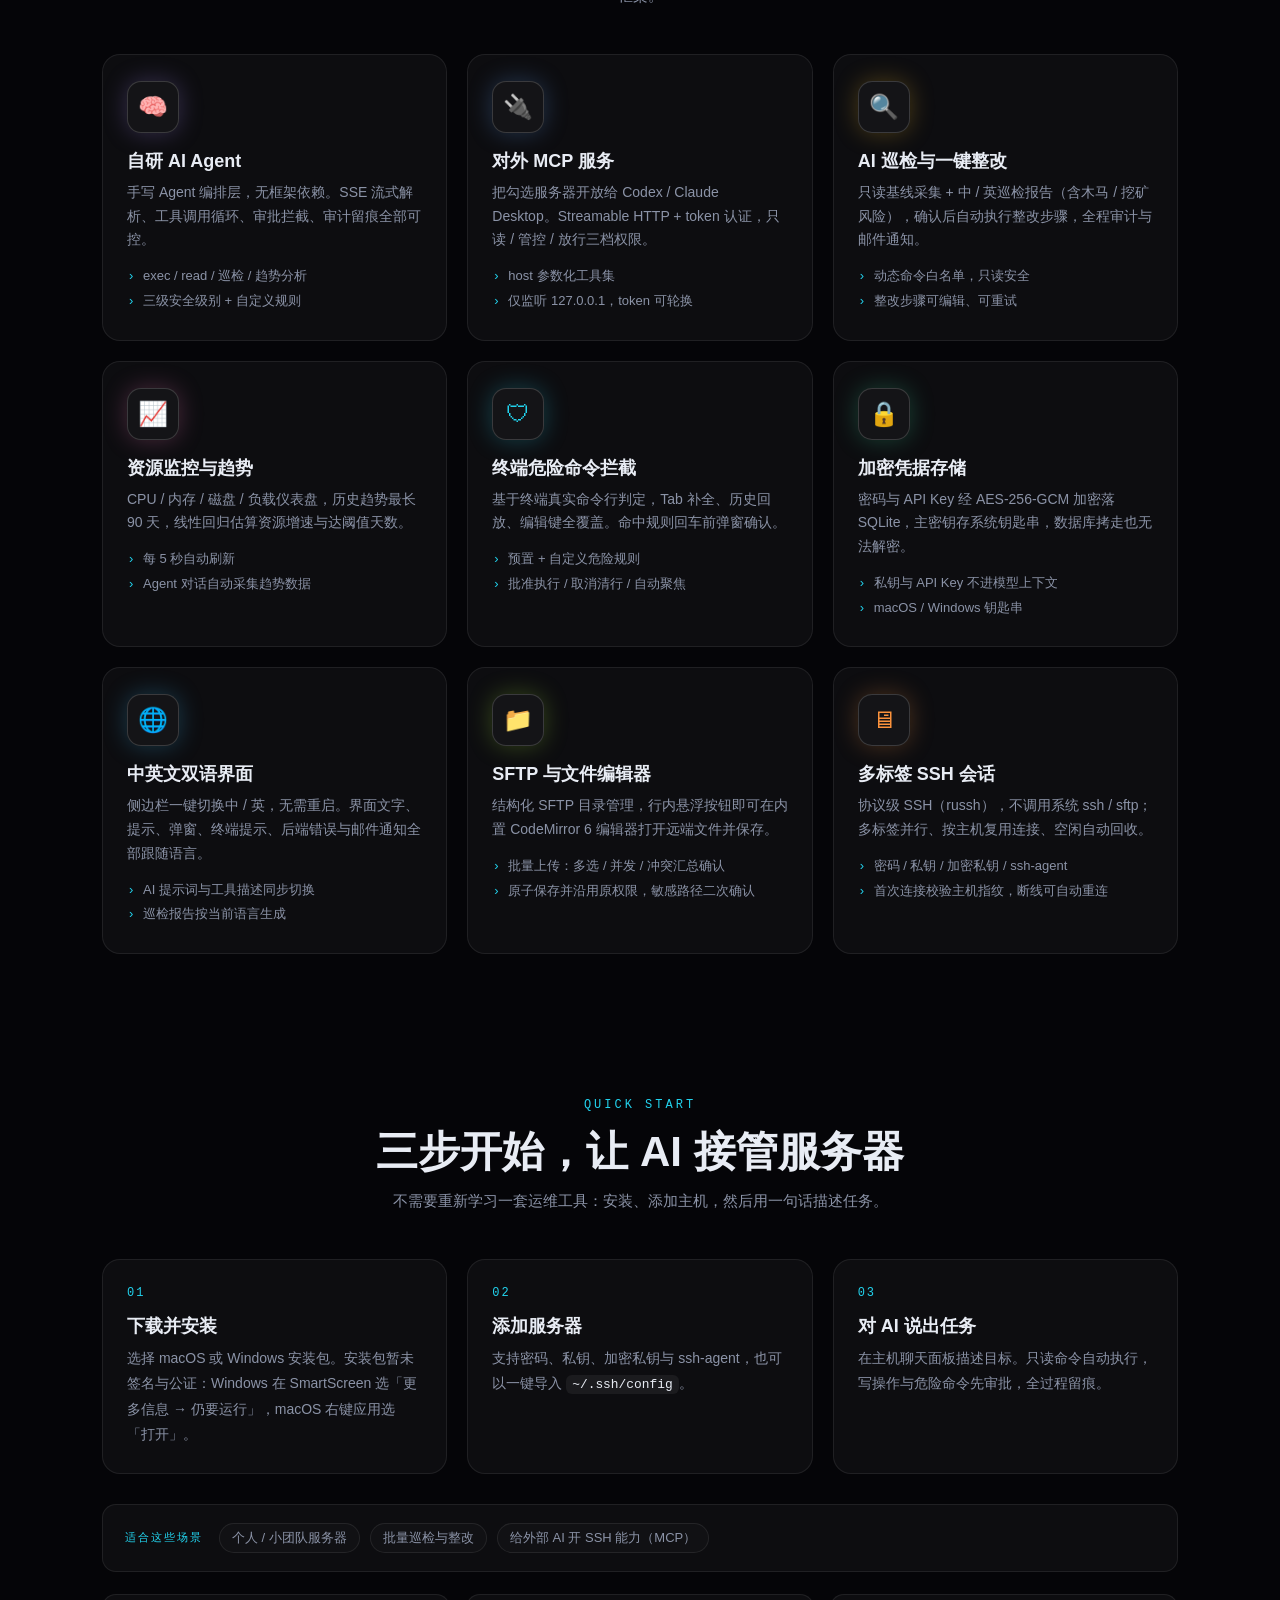
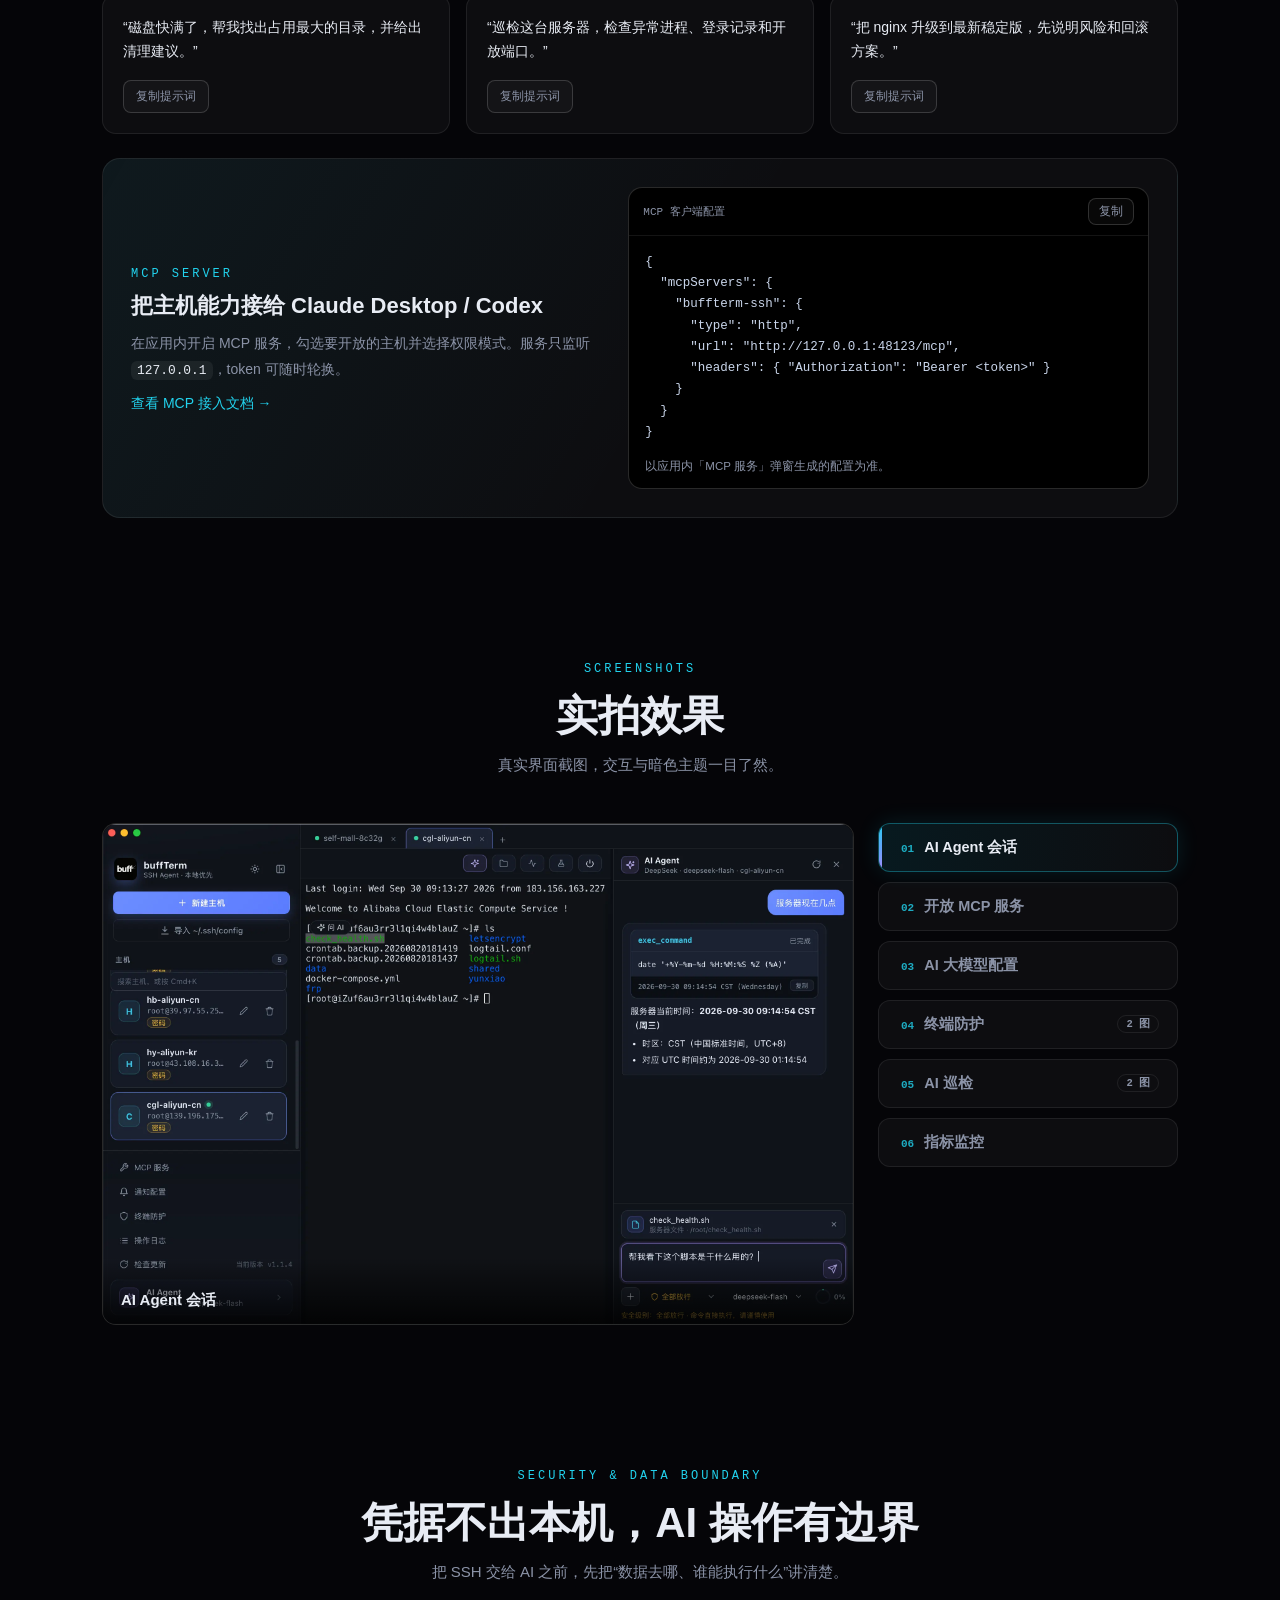
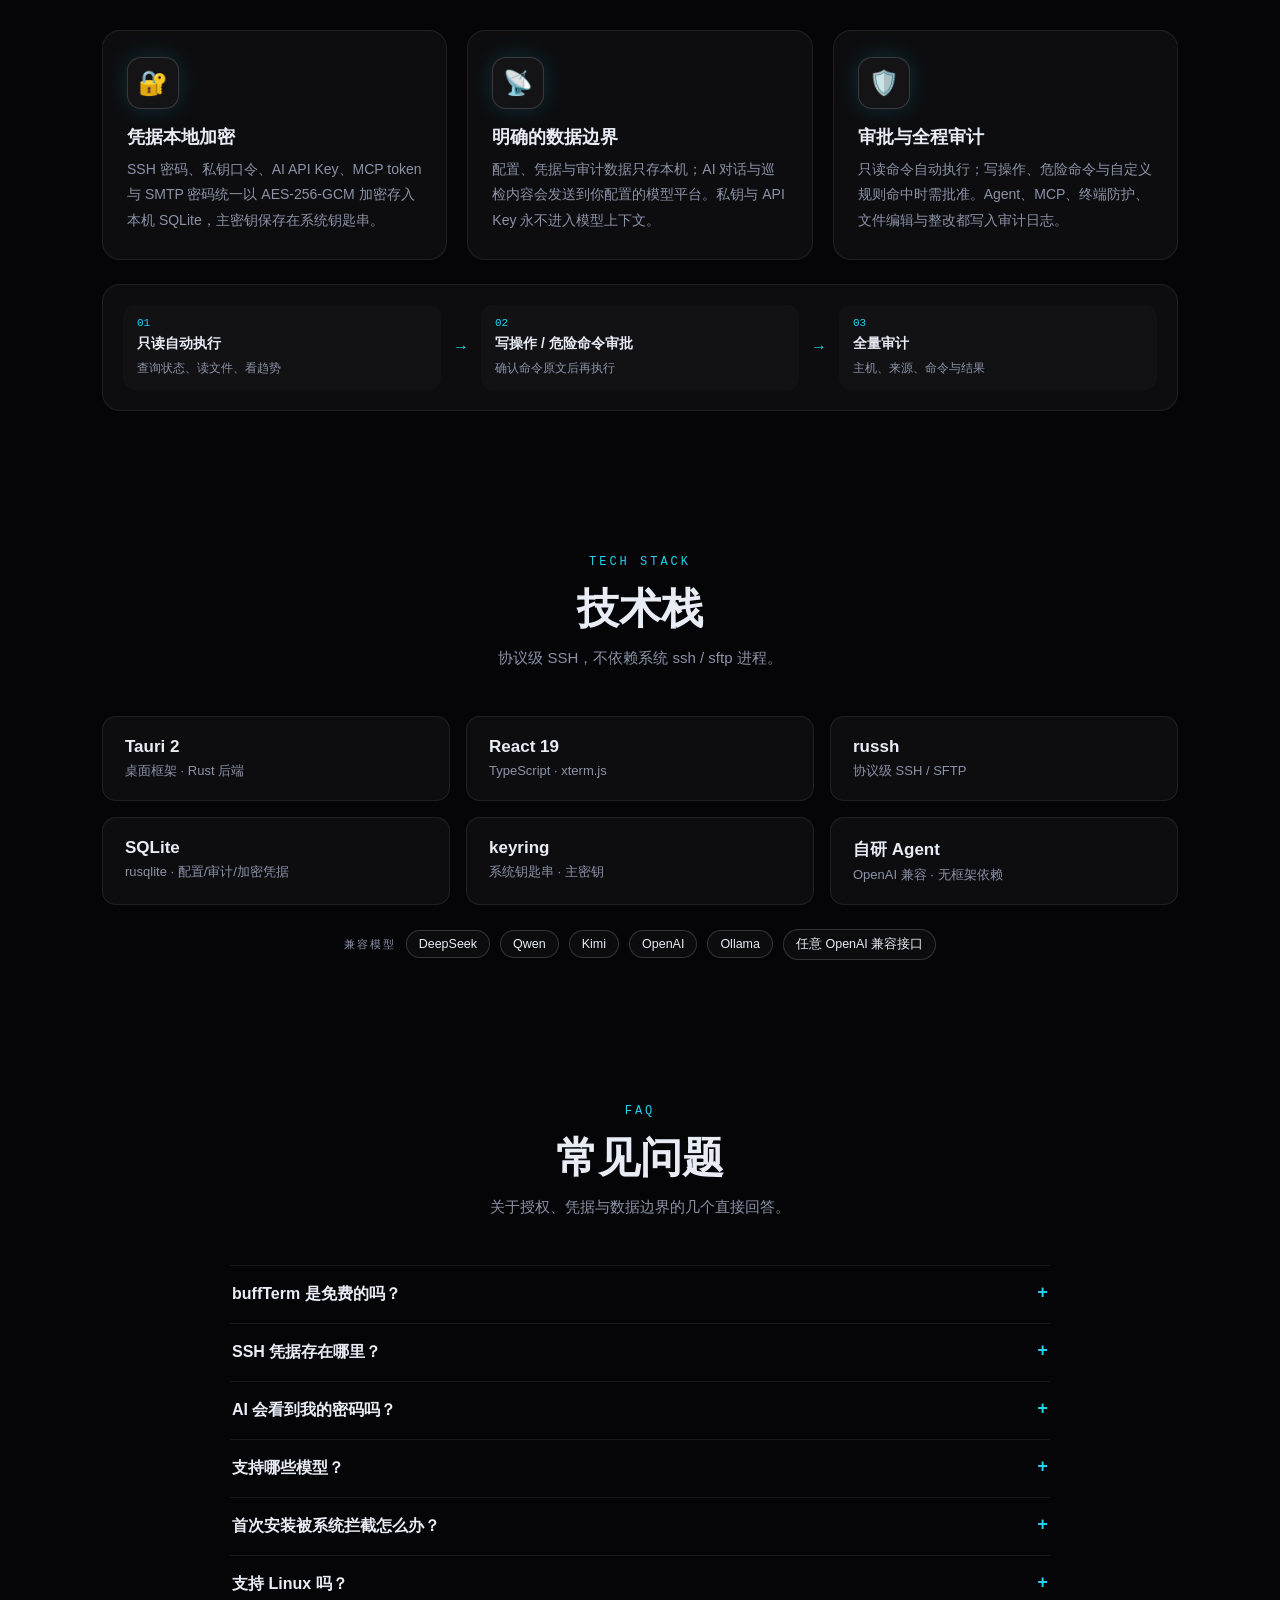
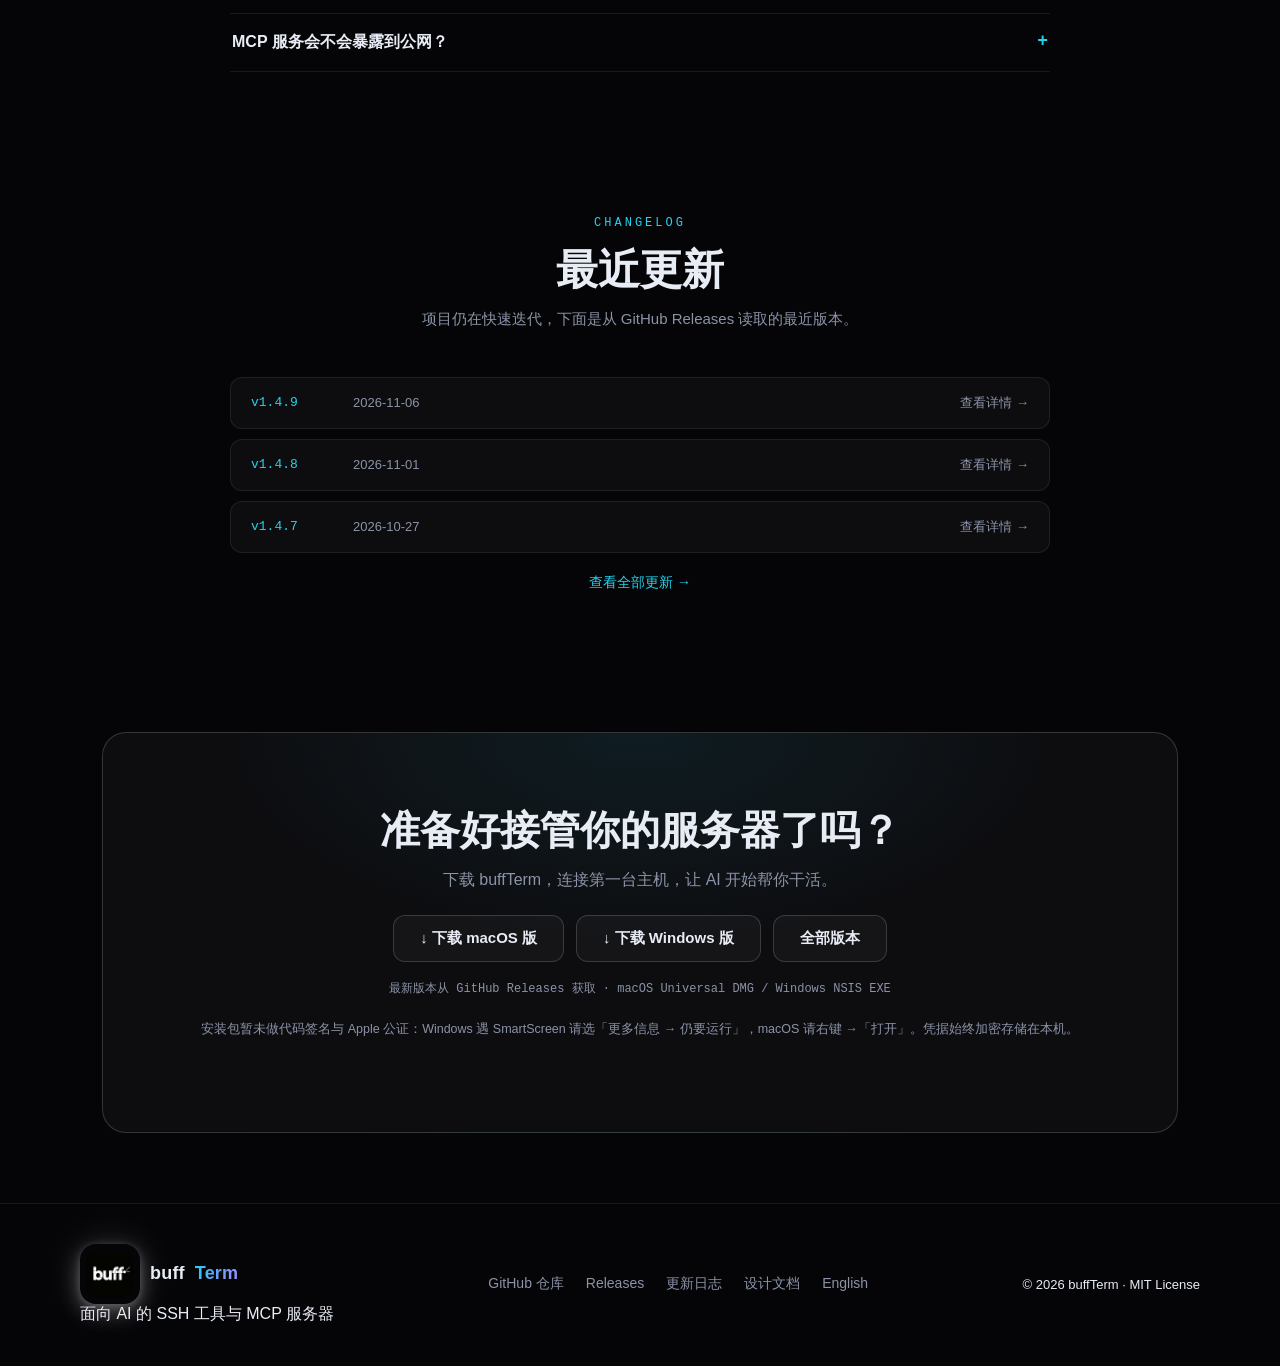
==== commit c6c117ee: "release: 同步 v1.4.9 版本号与更新日志 - 中英页更新日志改为最近三版（v1.4.9 / v1.4.8 / v1.4.7） - softwareVersion 改 1.4.9，date" ====
--- a/index.html
+++ b/index.html
@@ -51,8 +51,8 @@
     "downloadUrl": "https://github.com/shaguocgl/buff-term/releases/latest",
     "operatingSystem": "macOS, Windows",
     "applicationCategory": "DeveloperApplication",
-    "softwareVersion": "1.4.8",
-    "dateModified": "2026-11-03",
+    "softwareVersion": "1.4.9",
+    "dateModified": "2026-11-06",
     "license": "https://opensource.org/licenses/MIT",
     "sameAs": ["https://github.com/shaguocgl/buff-term"],
     "inLanguage": "zh-CN",
@@ -463,9 +463,9 @@
         <p>项目仍在快速迭代，下面是从 GitHub Releases 读取的最近版本。</p>
       </div>
       <div class="changelog-list reveal" id="changelogList" aria-live="polite">
+        <a class="release-item" href="https://github.com/shaguocgl/buff-term/releases/tag/v1.4.9" target="_blank" rel="noopener"><span class="release-tag">v1.4.9</span><span class="release-date">2026-11-06</span><span class="release-link">查看详情 →</span></a>
         <a class="release-item" href="https://github.com/shaguocgl/buff-term/releases/tag/v1.4.8" target="_blank" rel="noopener"><span class="release-tag">v1.4.8</span><span class="release-date">2026-11-01</span><span class="release-link">查看详情 →</span></a>
         <a class="release-item" href="https://github.com/shaguocgl/buff-term/releases/tag/v1.4.7" target="_blank" rel="noopener"><span class="release-tag">v1.4.7</span><span class="release-date">2026-10-27</span><span class="release-link">查看详情 →</span></a>
-        <a class="release-item" href="https://github.com/shaguocgl/buff-term/releases/tag/v1.4.6" target="_blank" rel="noopener"><span class="release-tag">v1.4.6</span><span class="release-date">2026-10-22</span><span class="release-link">查看详情 →</span></a>
       </div>
       <div class="changelog-more reveal">
         <a class="text-link" href="https://github.com/shaguocgl/buff-term/releases" target="_blank" rel="noopener">查看全部更新 →</a>
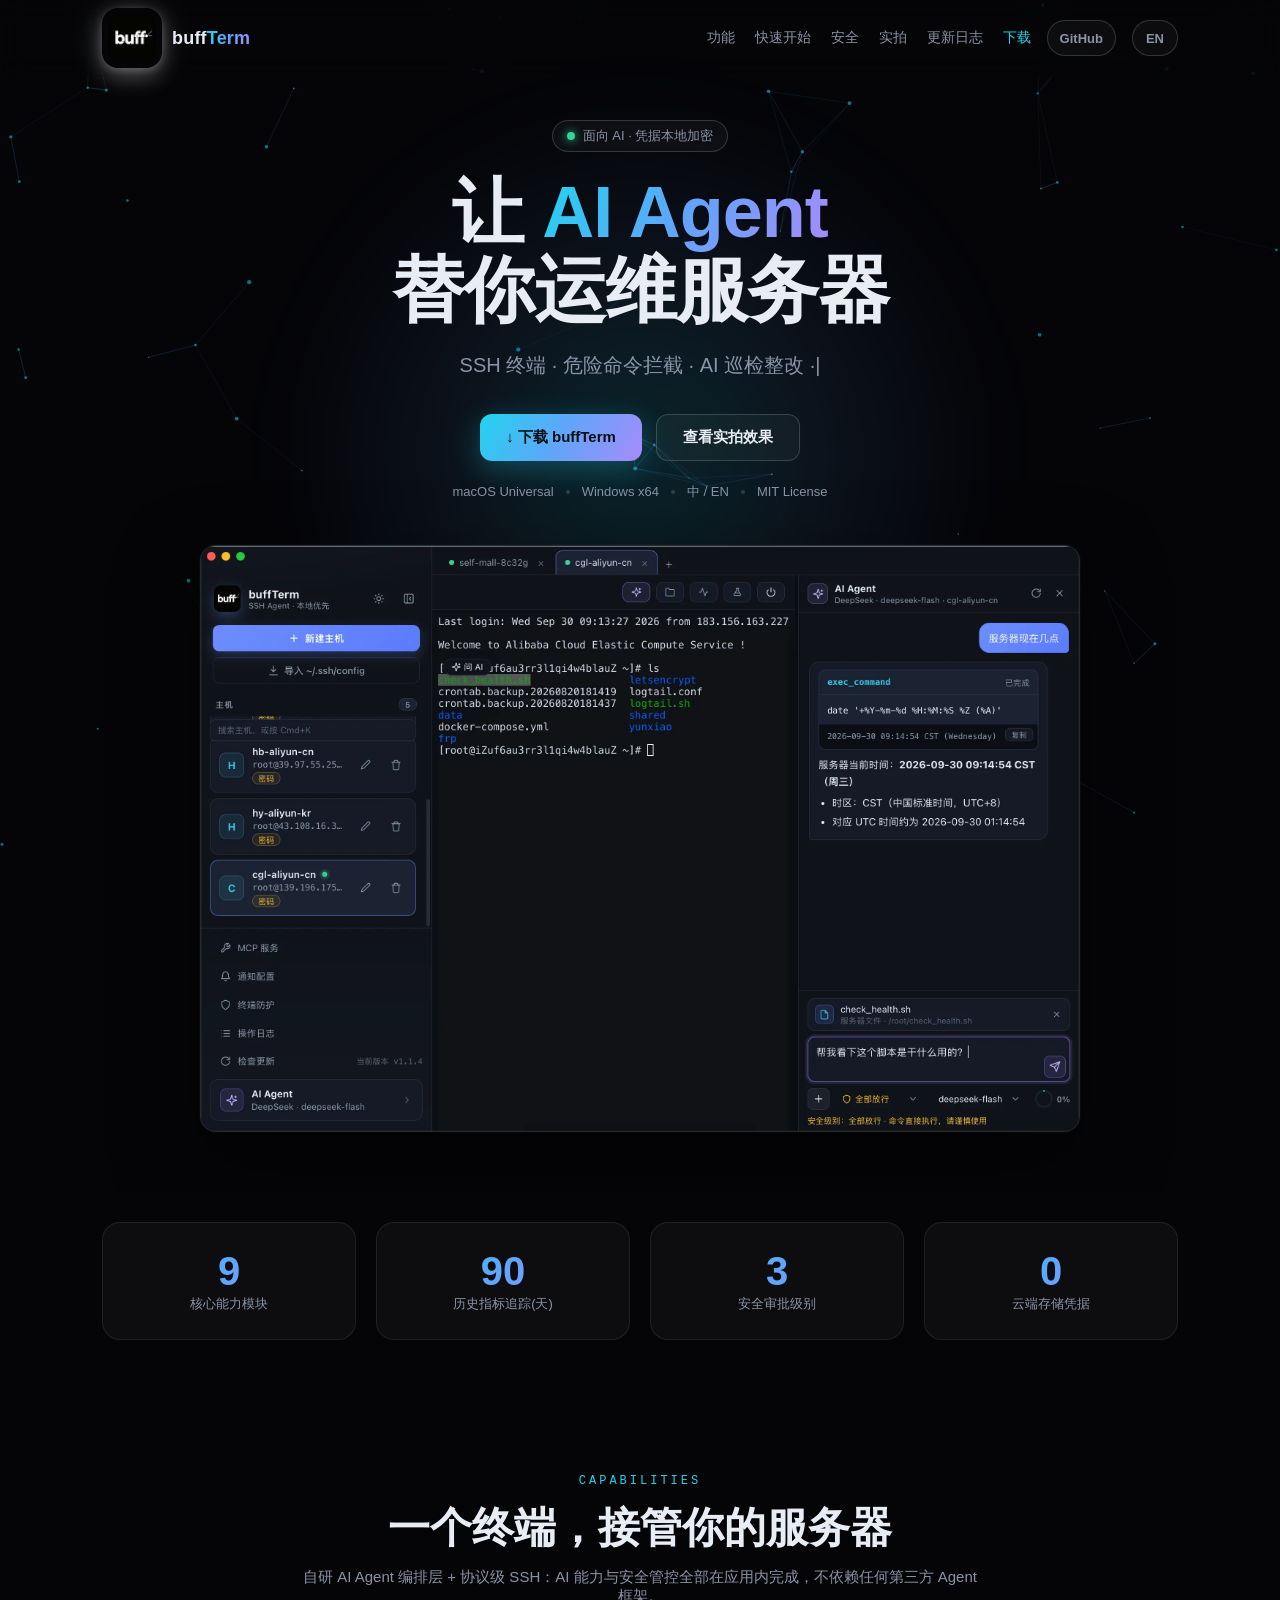
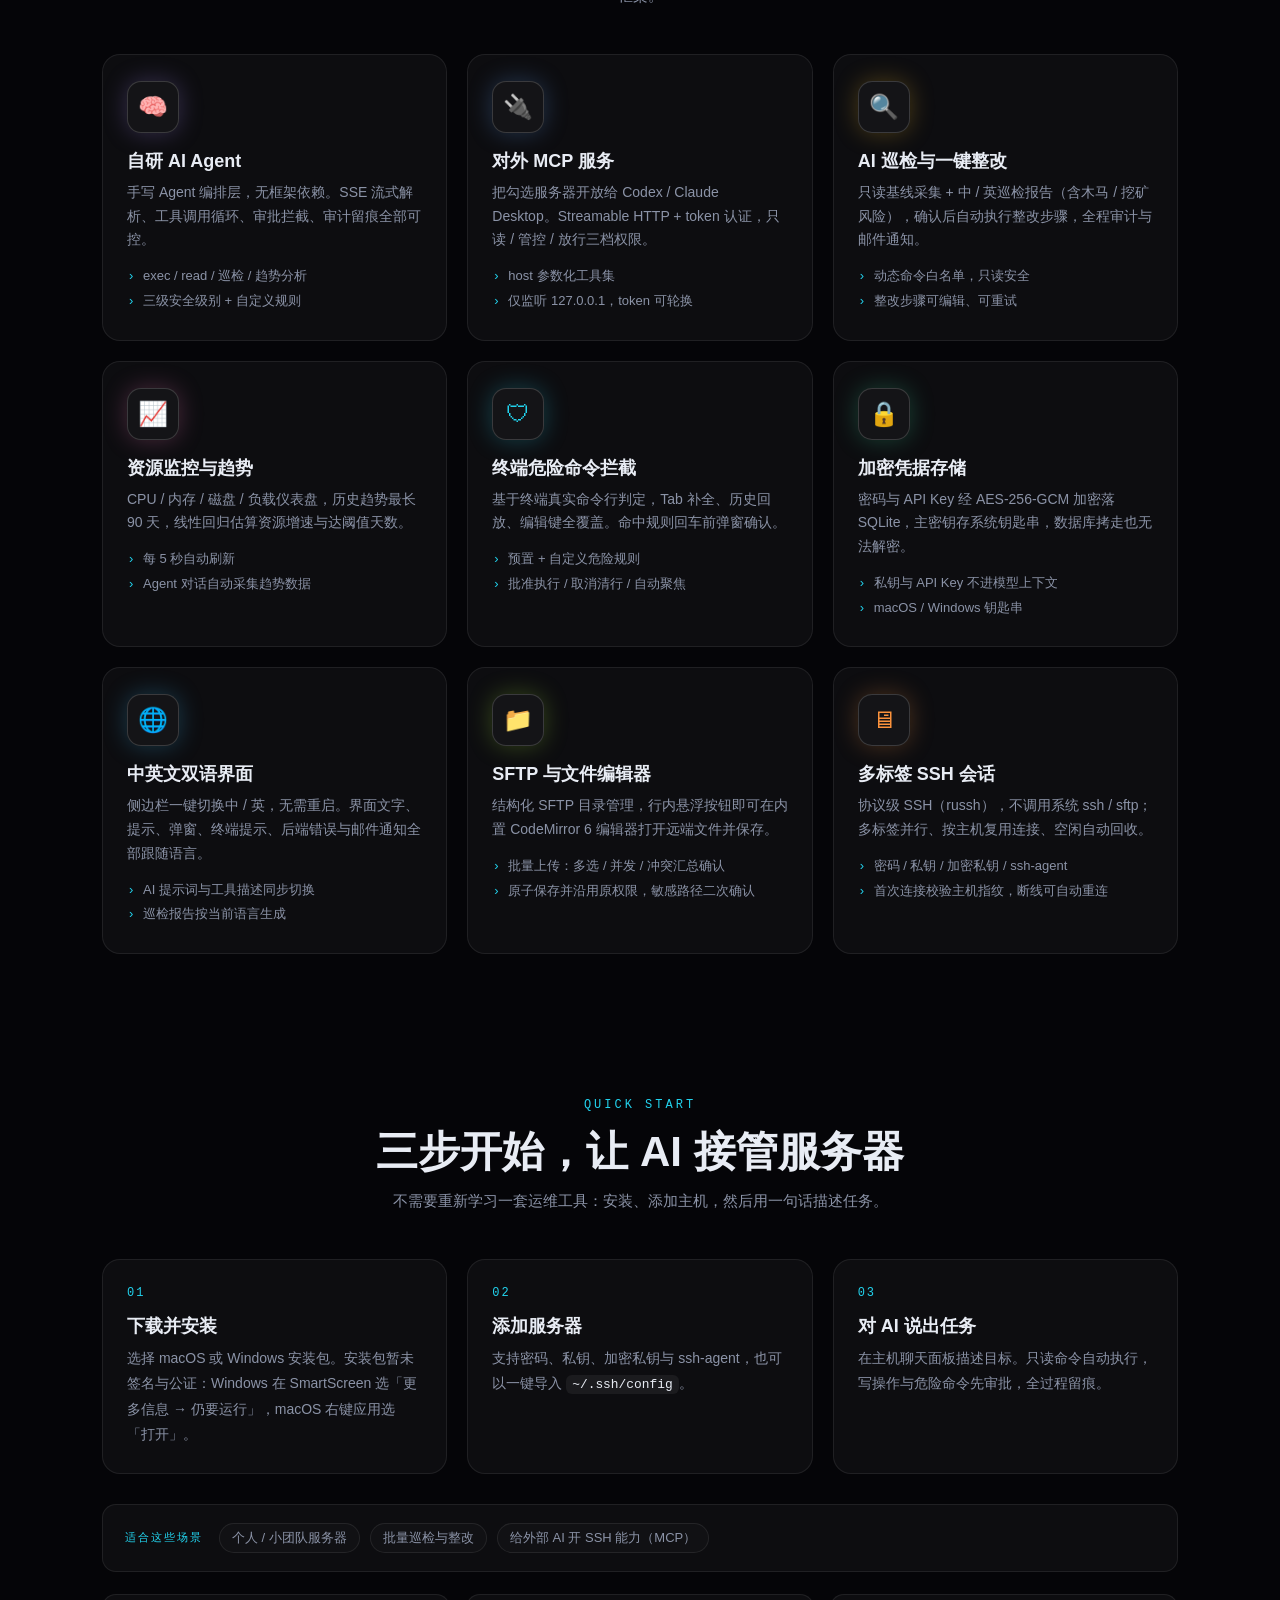
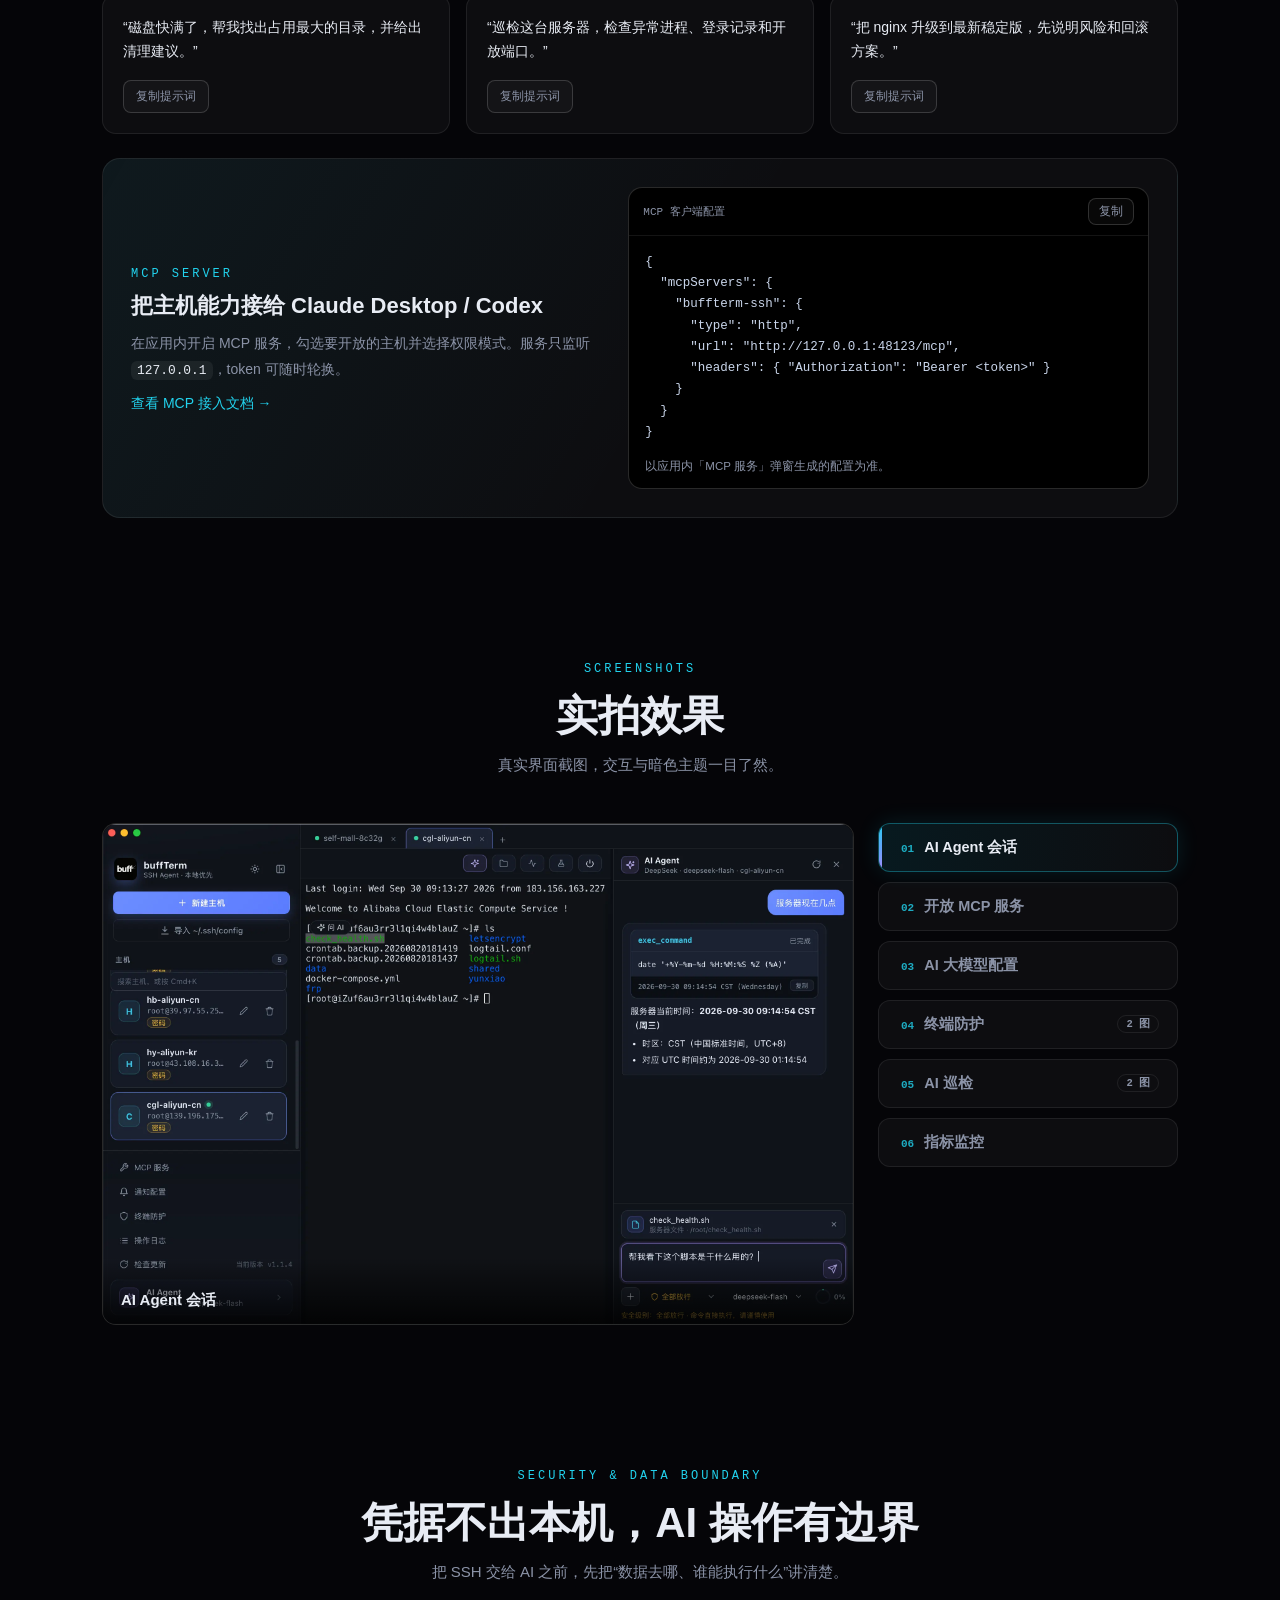
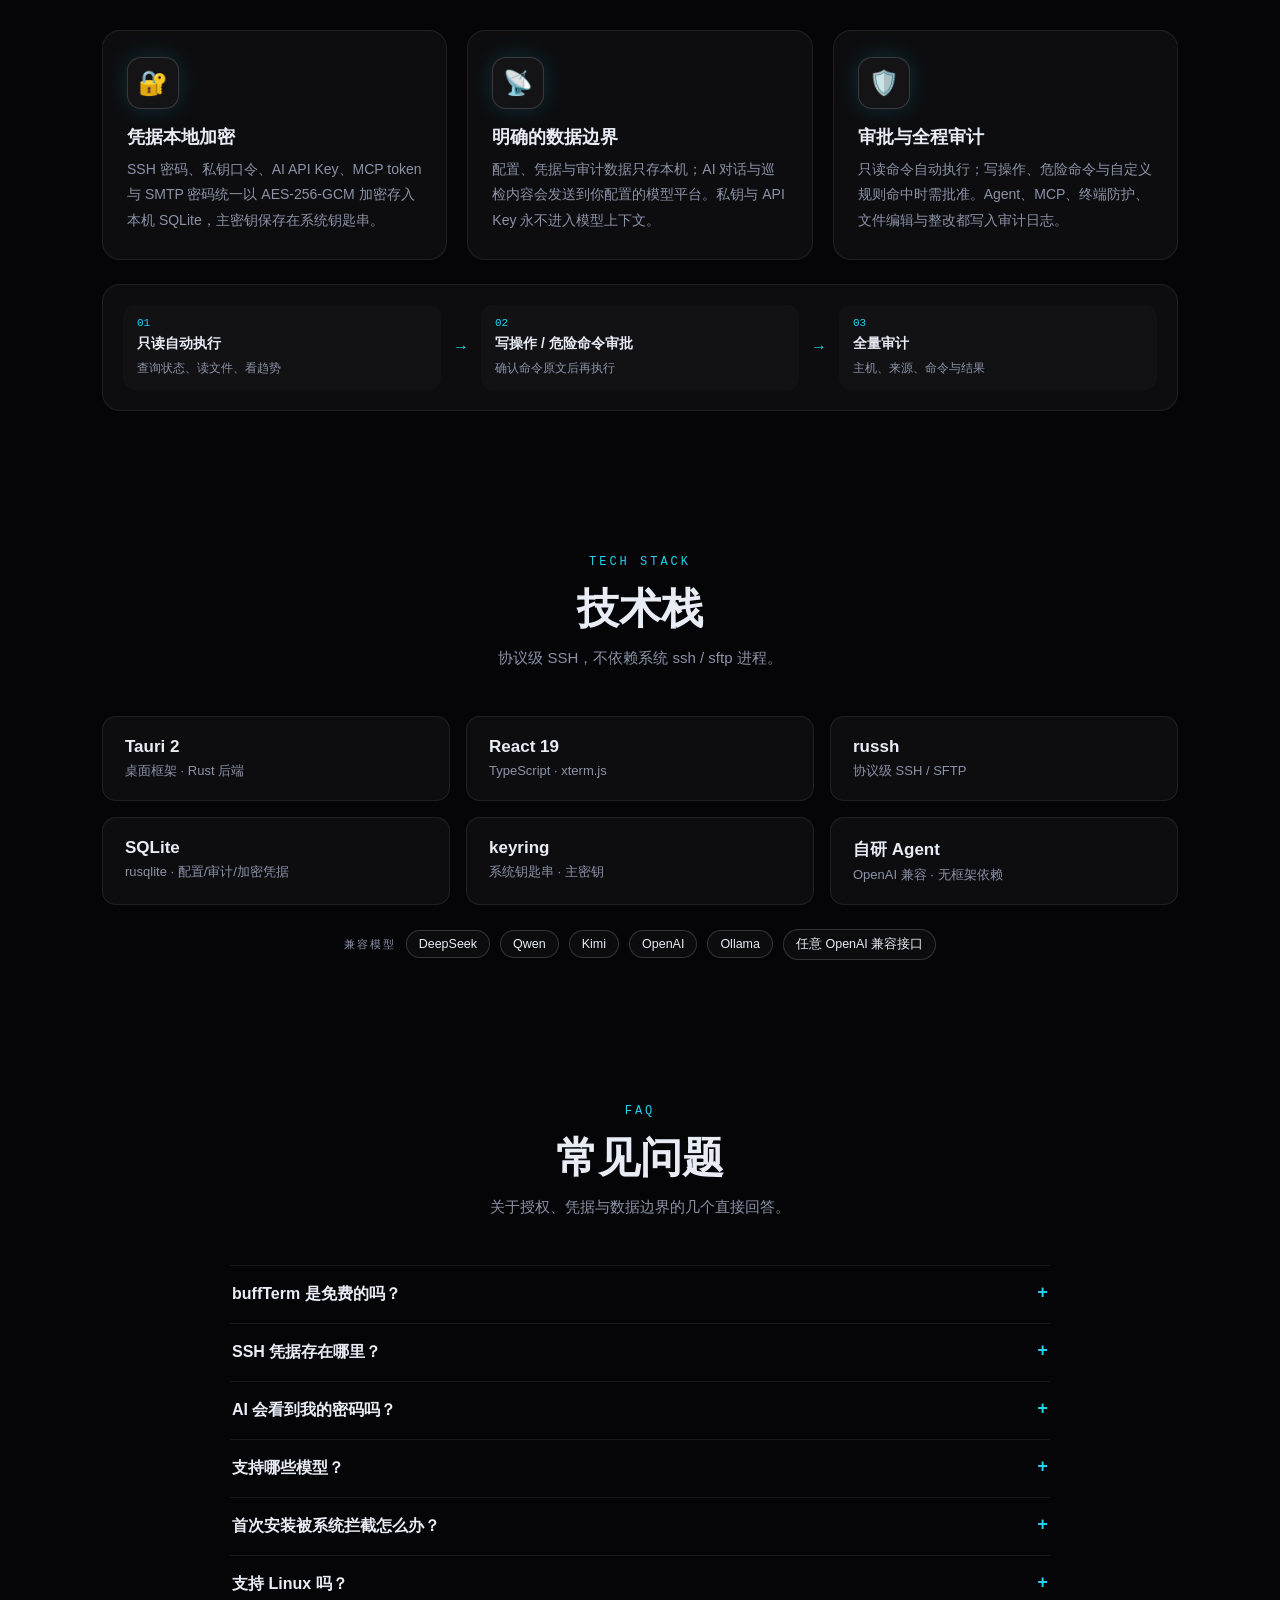
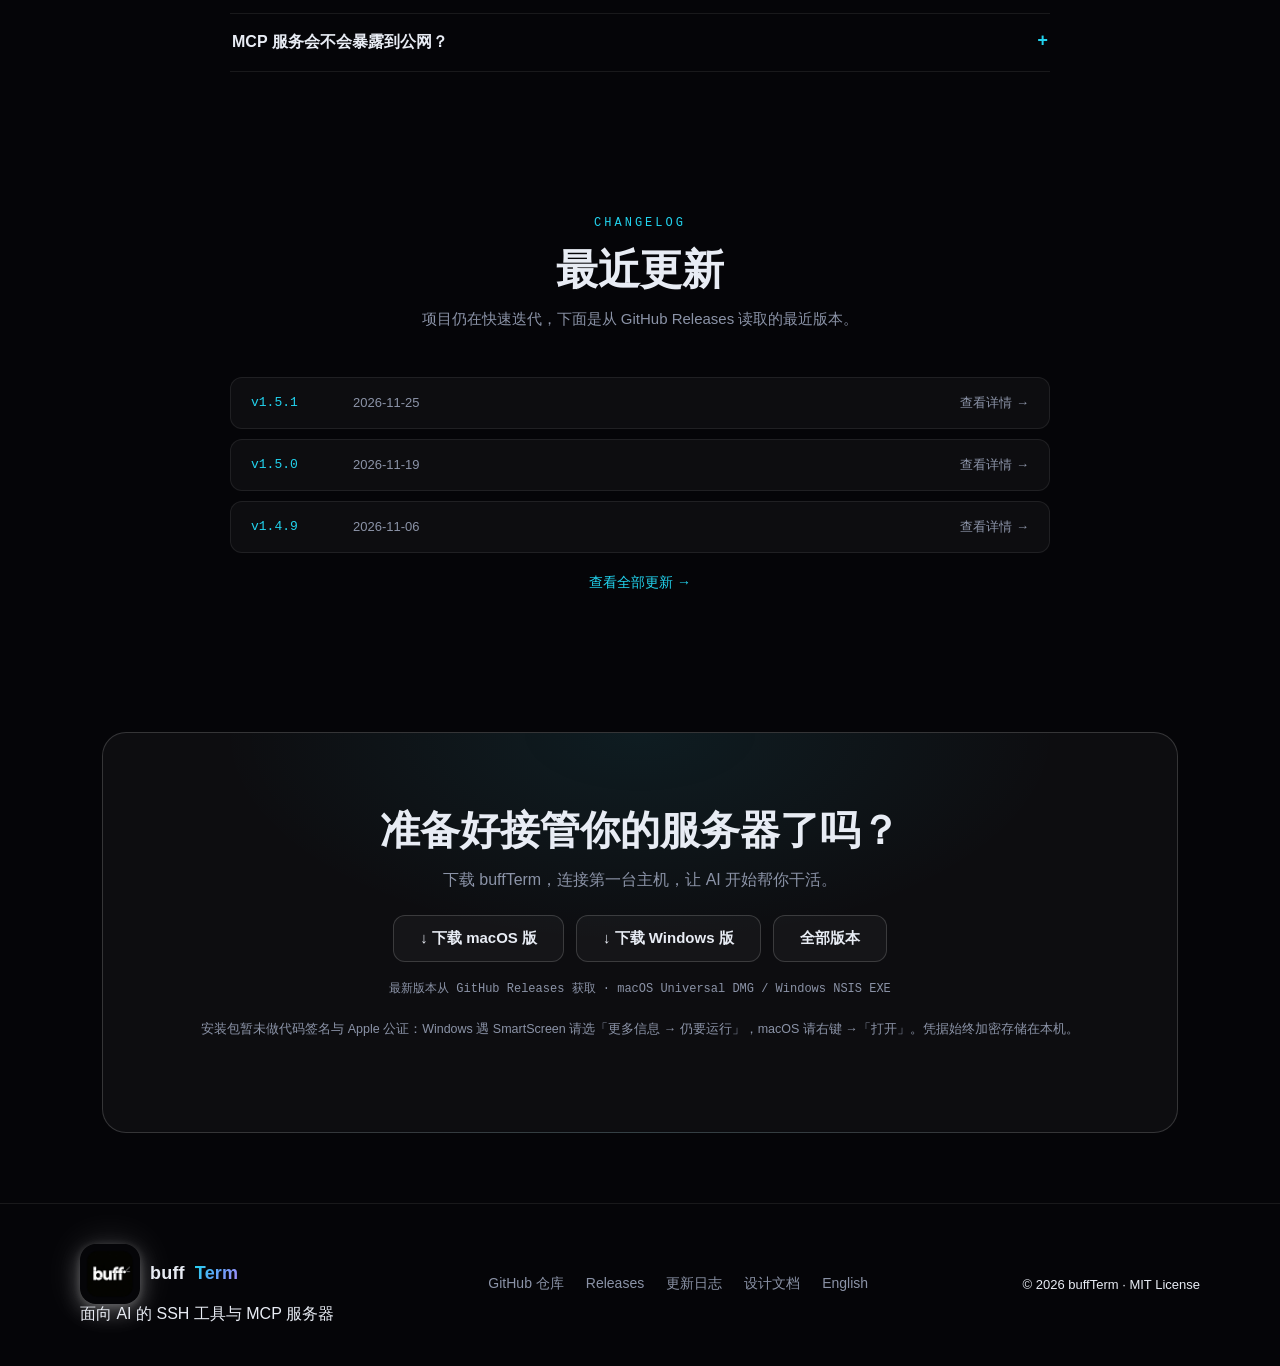
==== commit f02f4fb0: "release: 同步 v1.5.1 版本号与更新日志 - 中英首页 softwareVersion 与日期同步到 v1.5.1 - 更新日志补入 v1.5.1/v1.5.0，滚动保留最近三个版本 -" ====
--- a/index.html
+++ b/index.html
@@ -51,8 +51,8 @@
     "downloadUrl": "https://github.com/shaguocgl/buff-term/releases/latest",
     "operatingSystem": "macOS, Windows",
     "applicationCategory": "DeveloperApplication",
-    "softwareVersion": "1.4.9",
-    "dateModified": "2026-11-06",
+    "softwareVersion": "1.5.1",
+    "dateModified": "2026-11-25",
     "license": "https://opensource.org/licenses/MIT",
     "sameAs": ["https://github.com/shaguocgl/buff-term"],
     "inLanguage": "zh-CN",
@@ -463,9 +463,9 @@
         <p>项目仍在快速迭代，下面是从 GitHub Releases 读取的最近版本。</p>
       </div>
       <div class="changelog-list reveal" id="changelogList" aria-live="polite">
+        <a class="release-item" href="https://github.com/shaguocgl/buff-term/releases/tag/v1.5.1" target="_blank" rel="noopener"><span class="release-tag">v1.5.1</span><span class="release-date">2026-11-25</span><span class="release-link">查看详情 →</span></a>
+        <a class="release-item" href="https://github.com/shaguocgl/buff-term/releases/tag/v1.5.0" target="_blank" rel="noopener"><span class="release-tag">v1.5.0</span><span class="release-date">2026-11-19</span><span class="release-link">查看详情 →</span></a>
         <a class="release-item" href="https://github.com/shaguocgl/buff-term/releases/tag/v1.4.9" target="_blank" rel="noopener"><span class="release-tag">v1.4.9</span><span class="release-date">2026-11-06</span><span class="release-link">查看详情 →</span></a>
-        <a class="release-item" href="https://github.com/shaguocgl/buff-term/releases/tag/v1.4.8" target="_blank" rel="noopener"><span class="release-tag">v1.4.8</span><span class="release-date">2026-11-01</span><span class="release-link">查看详情 →</span></a>
-        <a class="release-item" href="https://github.com/shaguocgl/buff-term/releases/tag/v1.4.7" target="_blank" rel="noopener"><span class="release-tag">v1.4.7</span><span class="release-date">2026-10-27</span><span class="release-link">查看详情 →</span></a>
       </div>
       <div class="changelog-more reveal">
         <a class="text-link" href="https://github.com/shaguocgl/buff-term/releases" target="_blank" rel="noopener">查看全部更新 →</a>
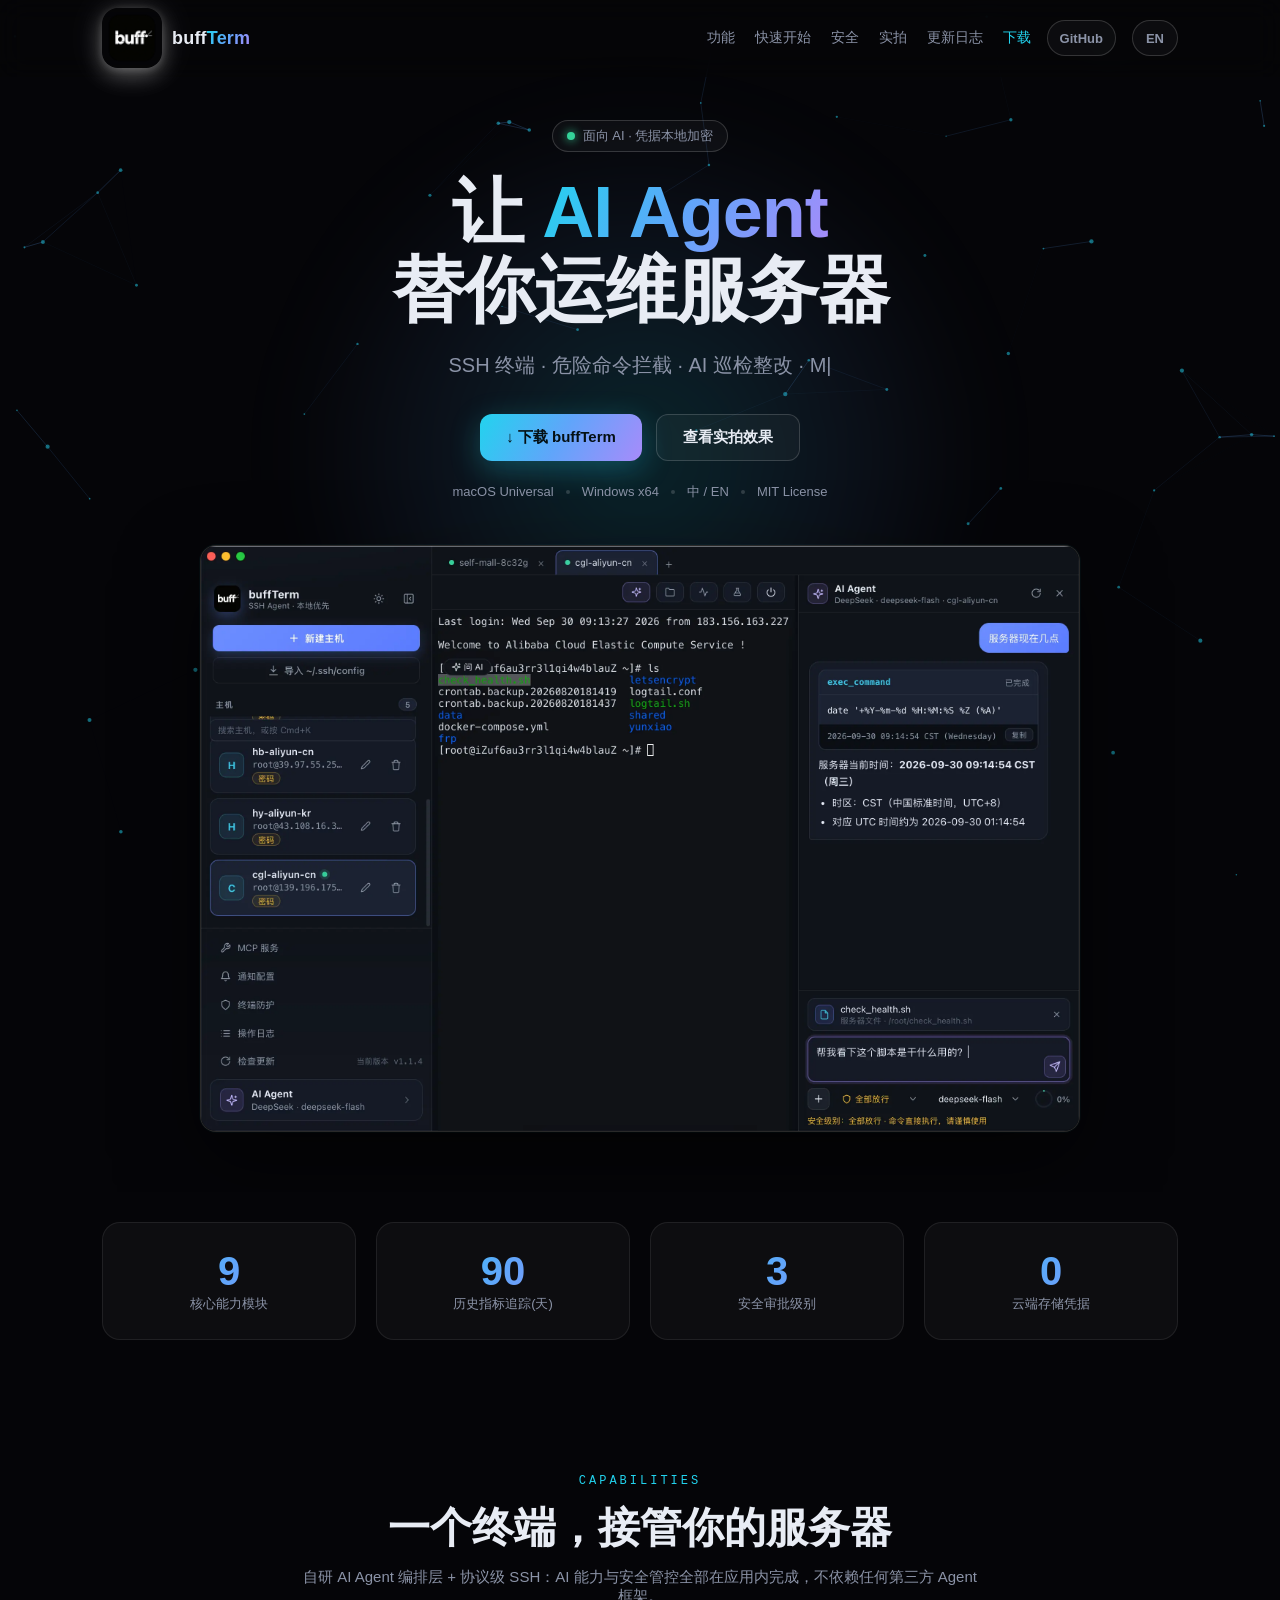
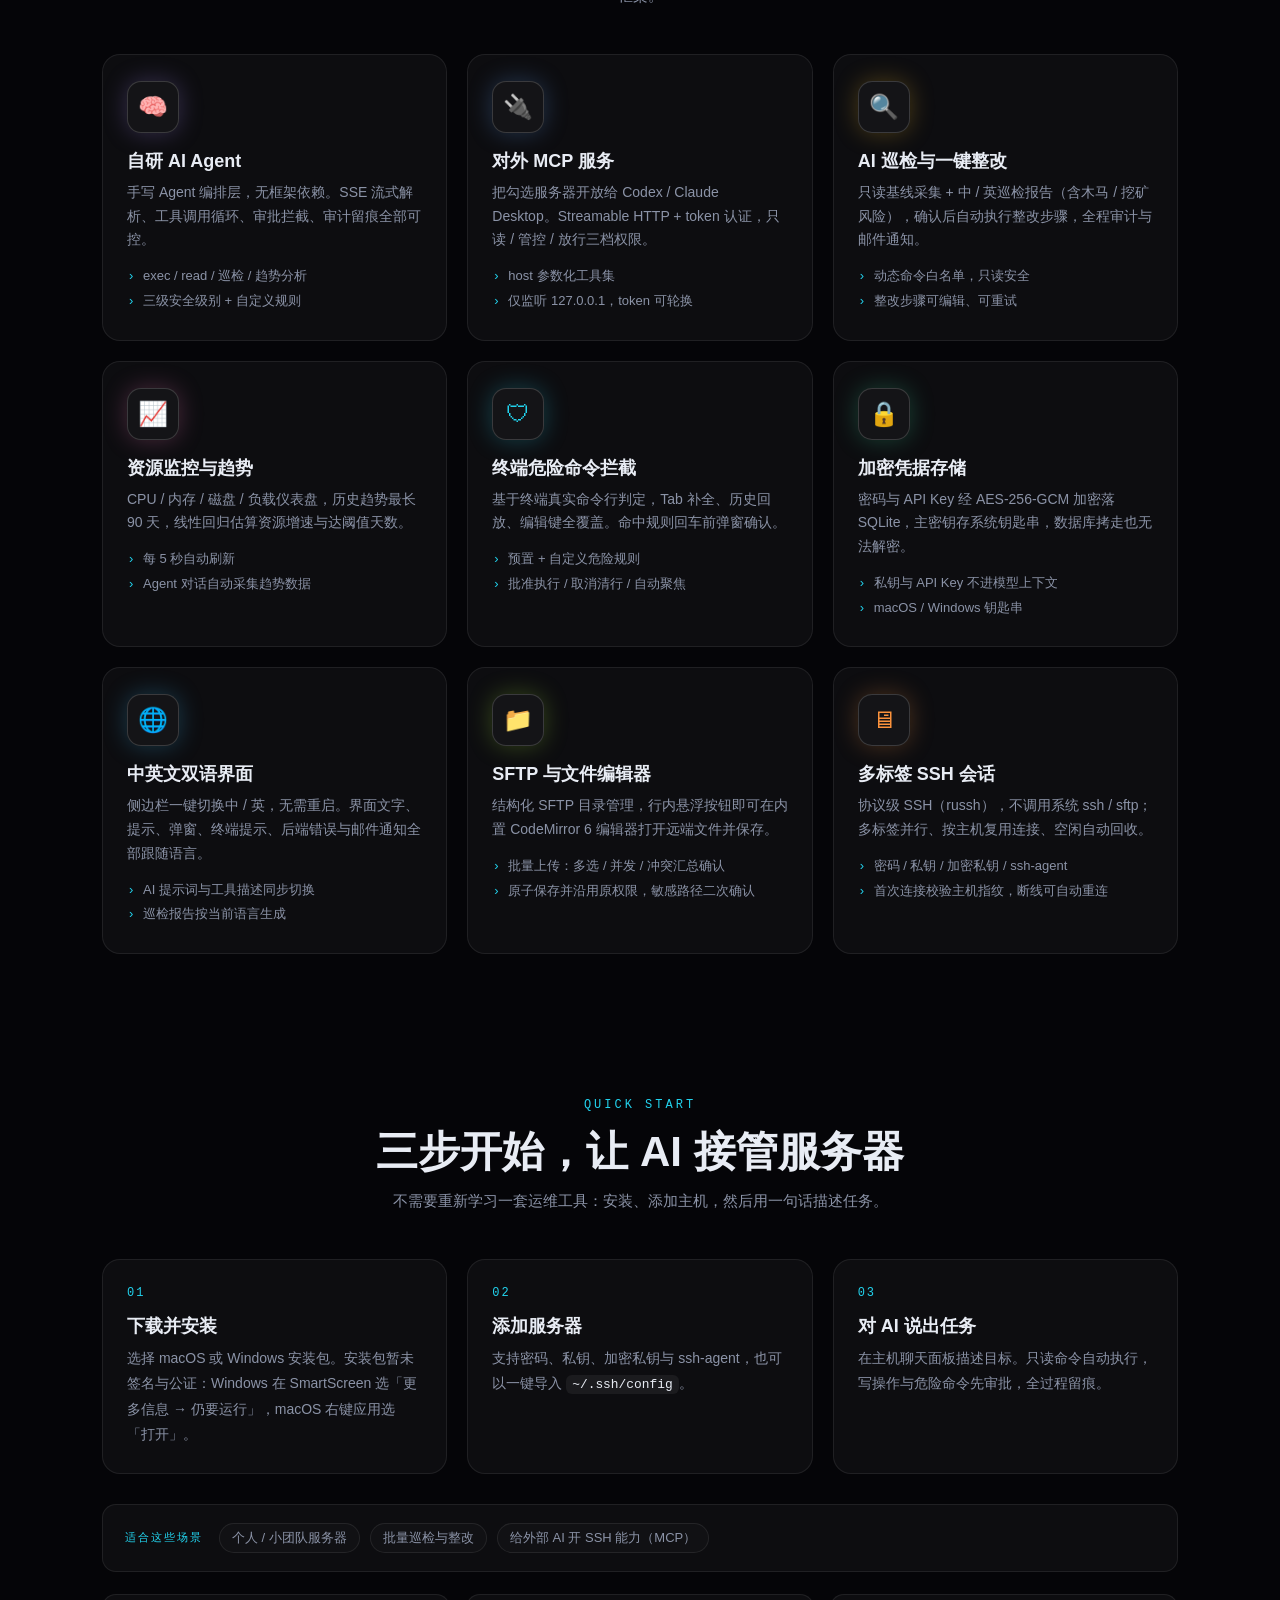
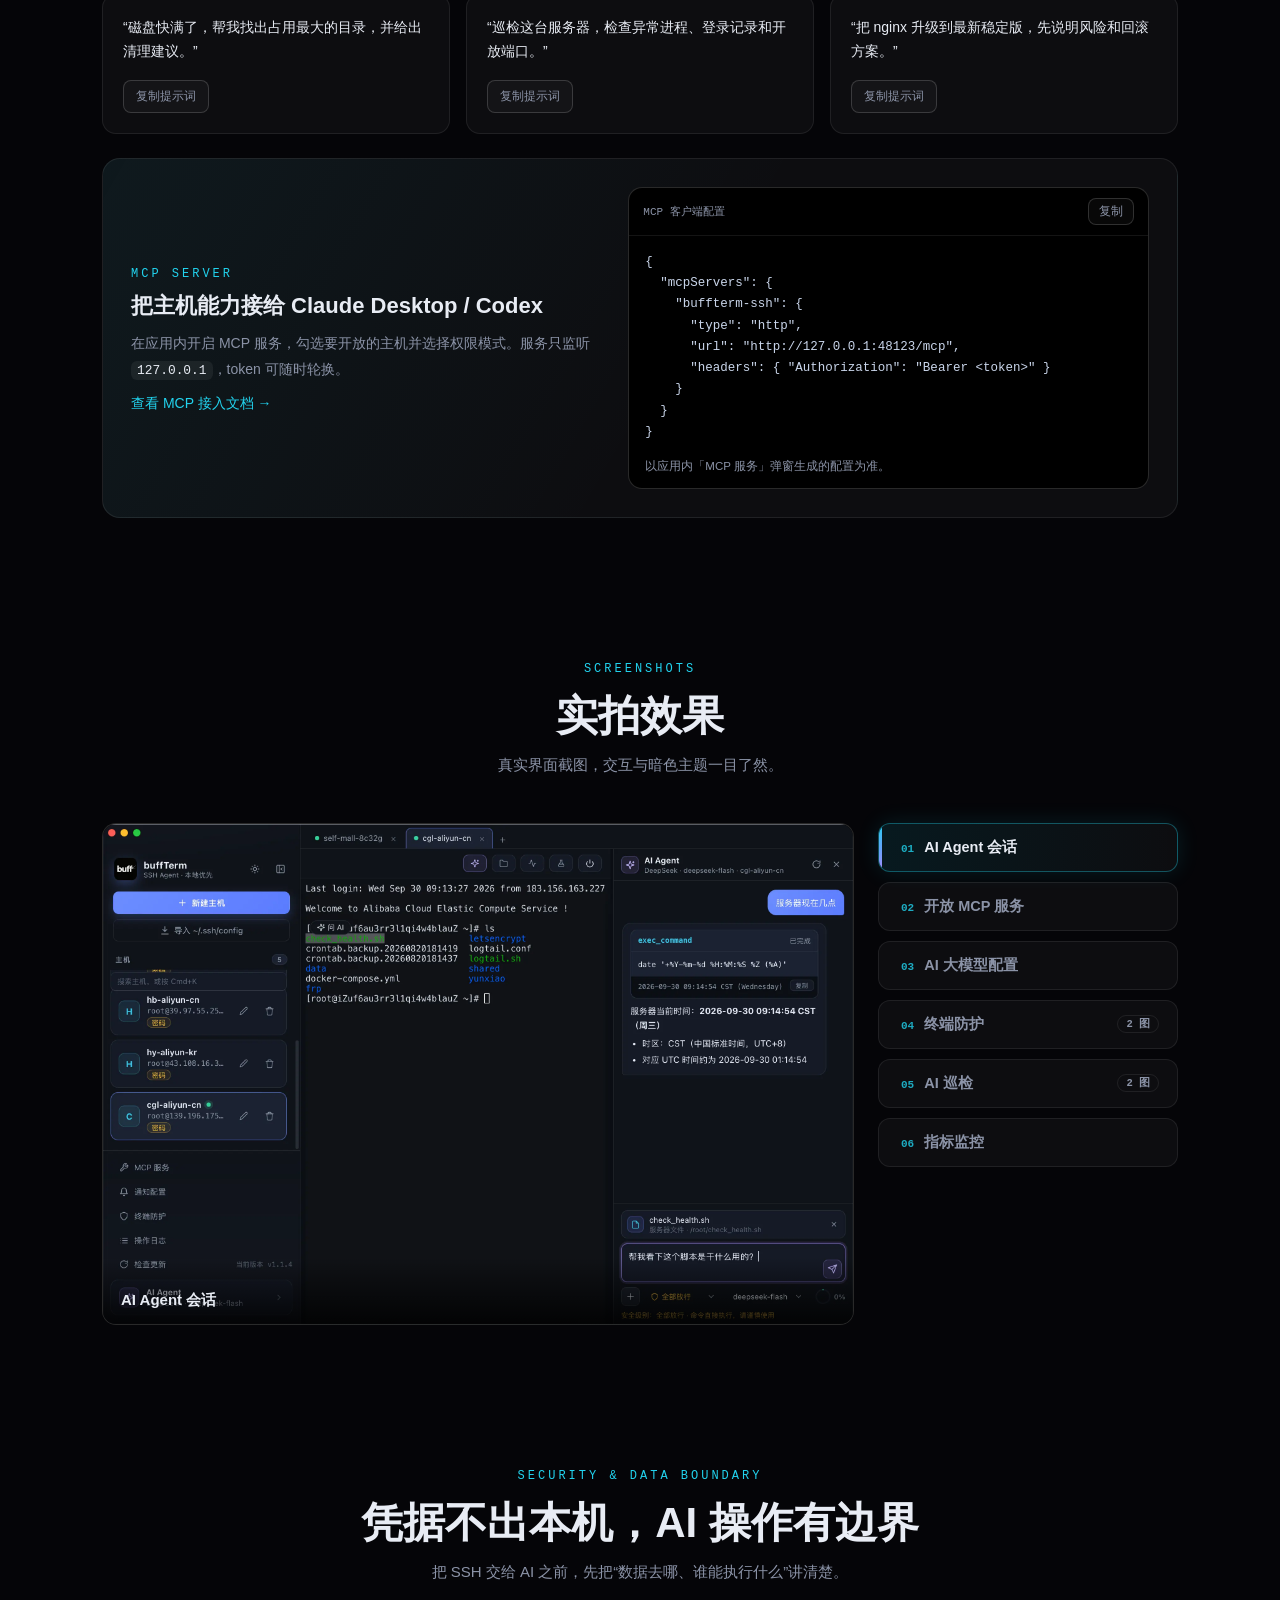
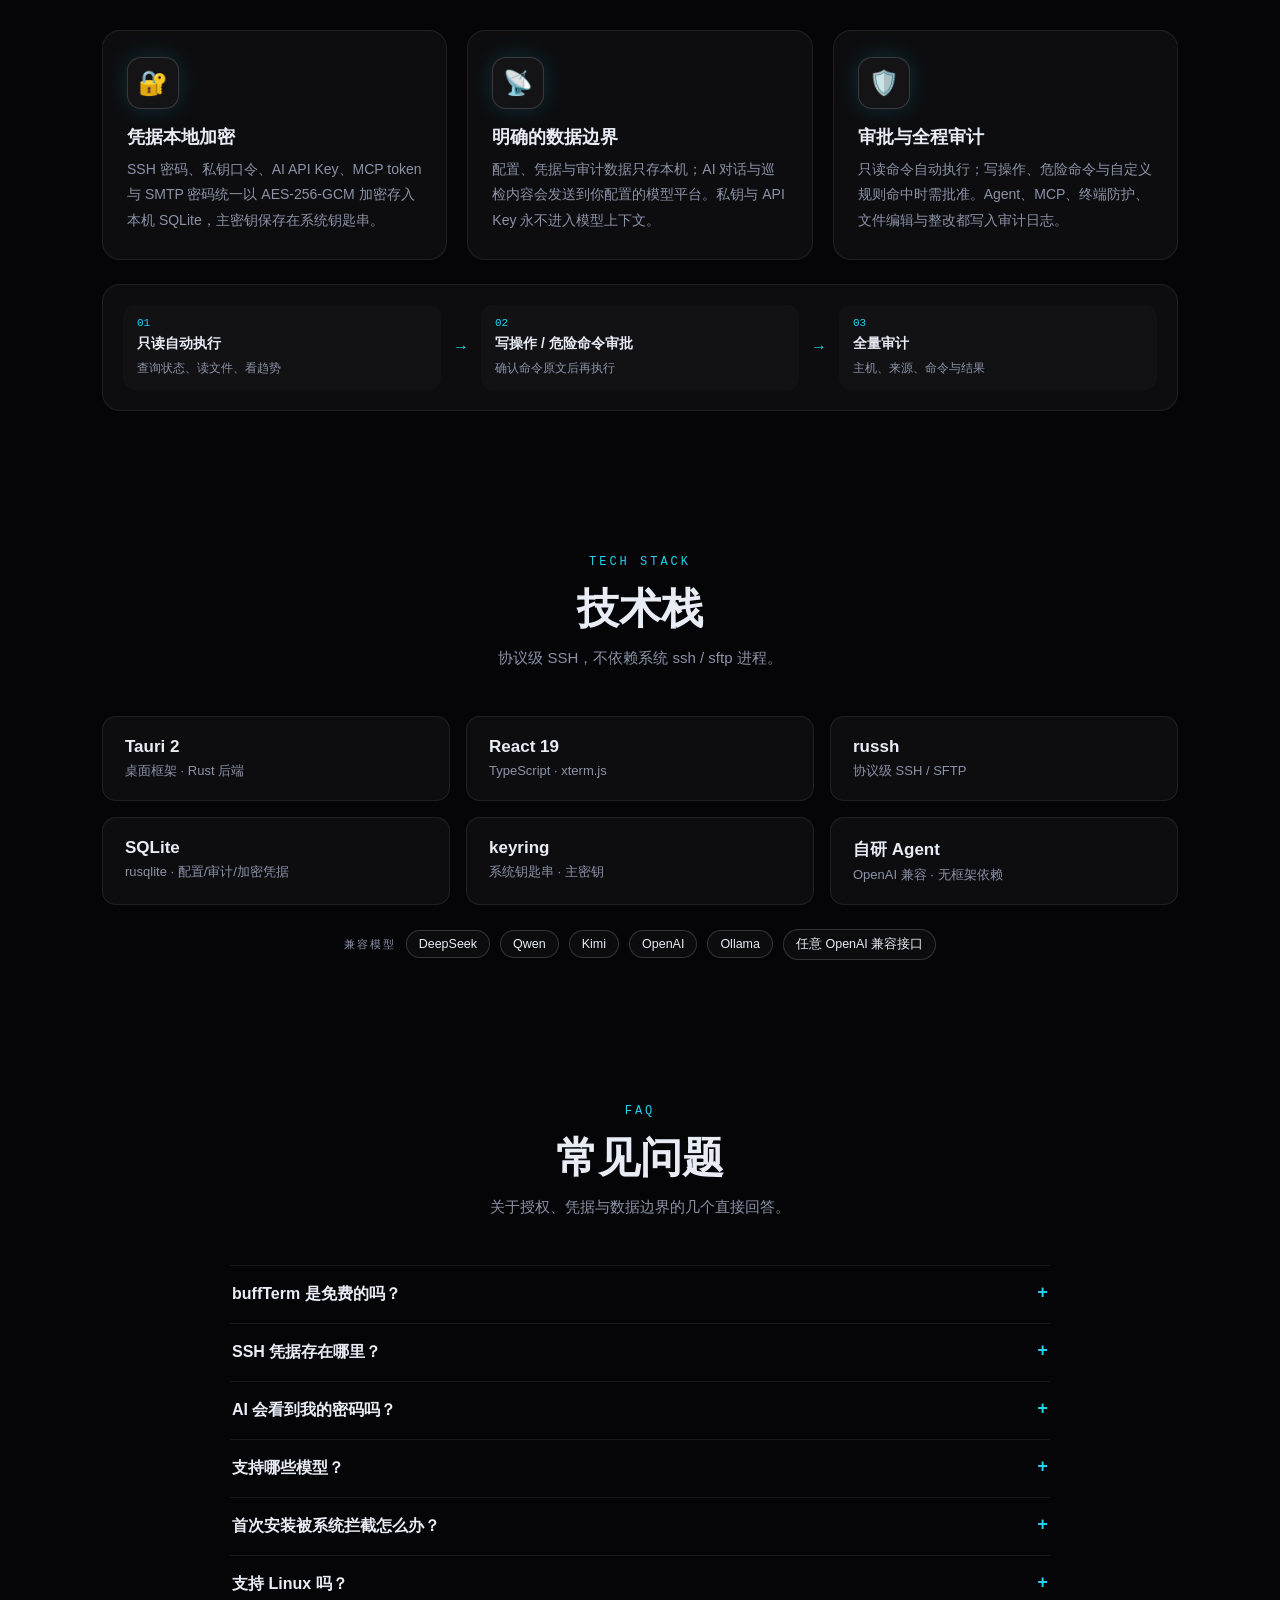
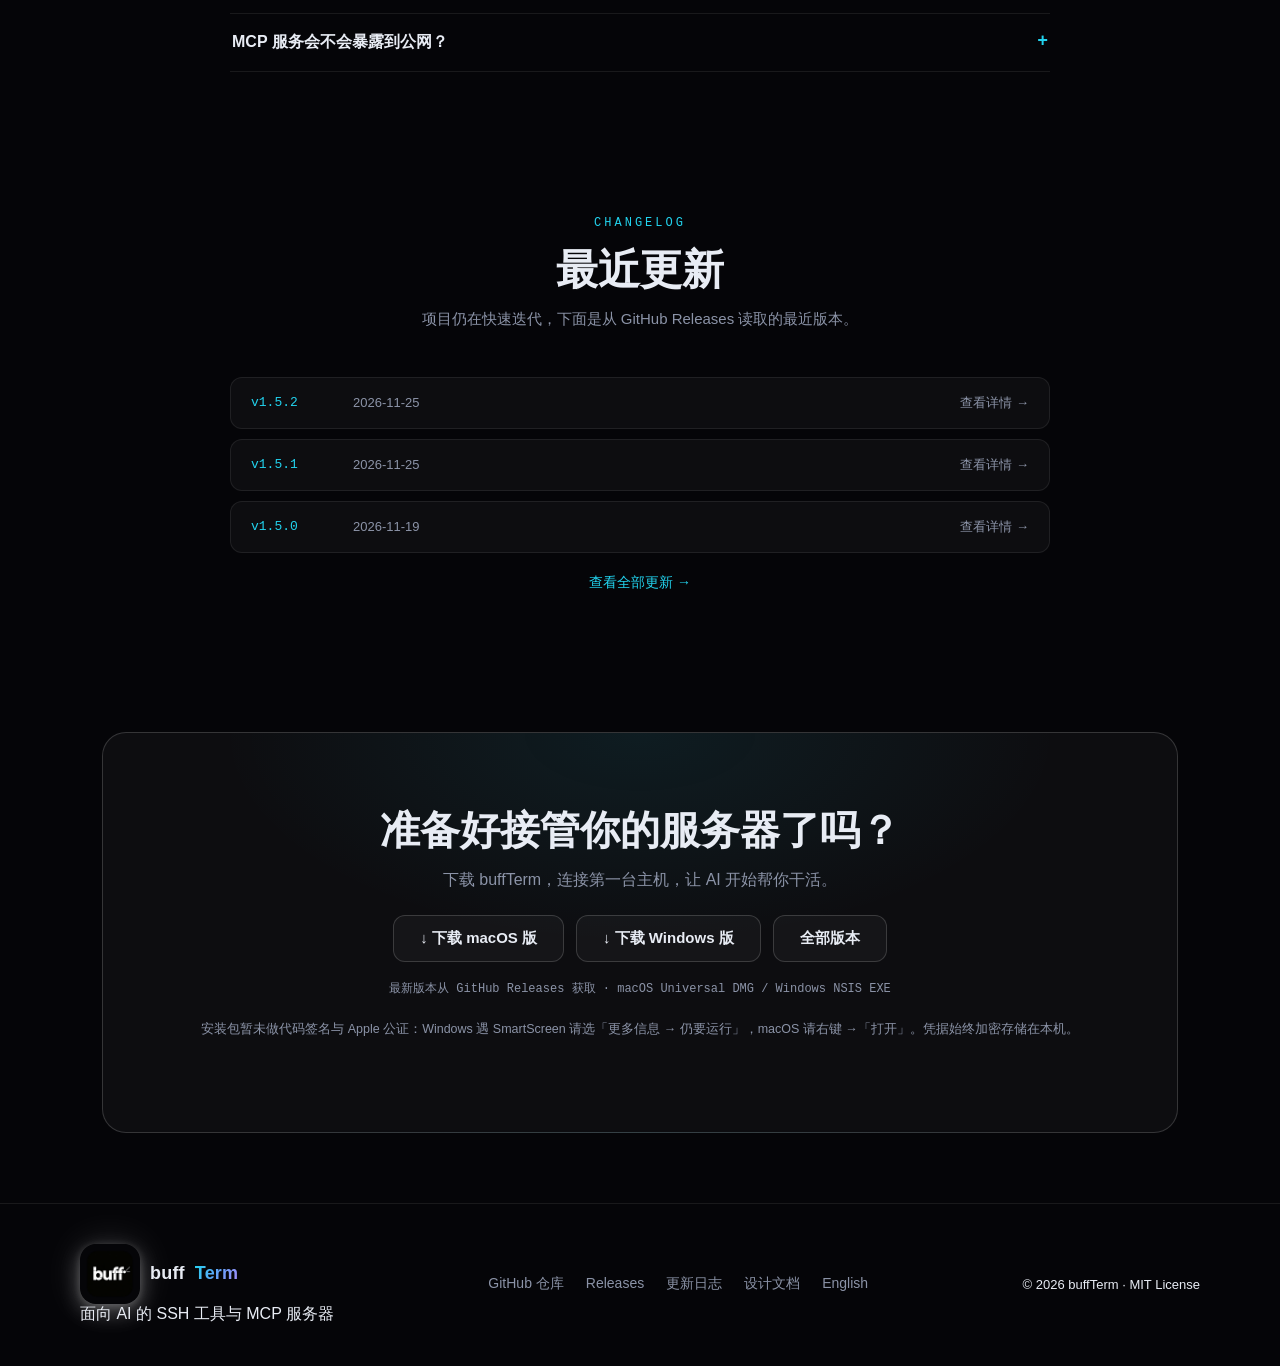
==== commit 069fafeb: "release: 同步 v1.5.2 版本号与更新日志 - 中英首页 softwareVersion 与日期同步到 v1.5.2 - 更新日志补入 v1.5.2，滚动保留最近三个版本 - 递增更新日志" ====
--- a/index.html
+++ b/index.html
@@ -51,7 +51,7 @@
     "downloadUrl": "https://github.com/shaguocgl/buff-term/releases/latest",
     "operatingSystem": "macOS, Windows",
     "applicationCategory": "DeveloperApplication",
-    "softwareVersion": "1.5.1",
+    "softwareVersion": "1.5.2",
     "dateModified": "2026-11-25",
     "license": "https://opensource.org/licenses/MIT",
     "sameAs": ["https://github.com/shaguocgl/buff-term"],
@@ -463,9 +463,9 @@
         <p>项目仍在快速迭代，下面是从 GitHub Releases 读取的最近版本。</p>
       </div>
       <div class="changelog-list reveal" id="changelogList" aria-live="polite">
+        <a class="release-item" href="https://github.com/shaguocgl/buff-term/releases/tag/v1.5.2" target="_blank" rel="noopener"><span class="release-tag">v1.5.2</span><span class="release-date">2026-11-25</span><span class="release-link">查看详情 →</span></a>
         <a class="release-item" href="https://github.com/shaguocgl/buff-term/releases/tag/v1.5.1" target="_blank" rel="noopener"><span class="release-tag">v1.5.1</span><span class="release-date">2026-11-25</span><span class="release-link">查看详情 →</span></a>
         <a class="release-item" href="https://github.com/shaguocgl/buff-term/releases/tag/v1.5.0" target="_blank" rel="noopener"><span class="release-tag">v1.5.0</span><span class="release-date">2026-11-19</span><span class="release-link">查看详情 →</span></a>
-        <a class="release-item" href="https://github.com/shaguocgl/buff-term/releases/tag/v1.4.9" target="_blank" rel="noopener"><span class="release-tag">v1.4.9</span><span class="release-date">2026-11-06</span><span class="release-link">查看详情 →</span></a>
       </div>
       <div class="changelog-more reveal">
         <a class="text-link" href="https://github.com/shaguocgl/buff-term/releases" target="_blank" rel="noopener">查看全部更新 →</a>
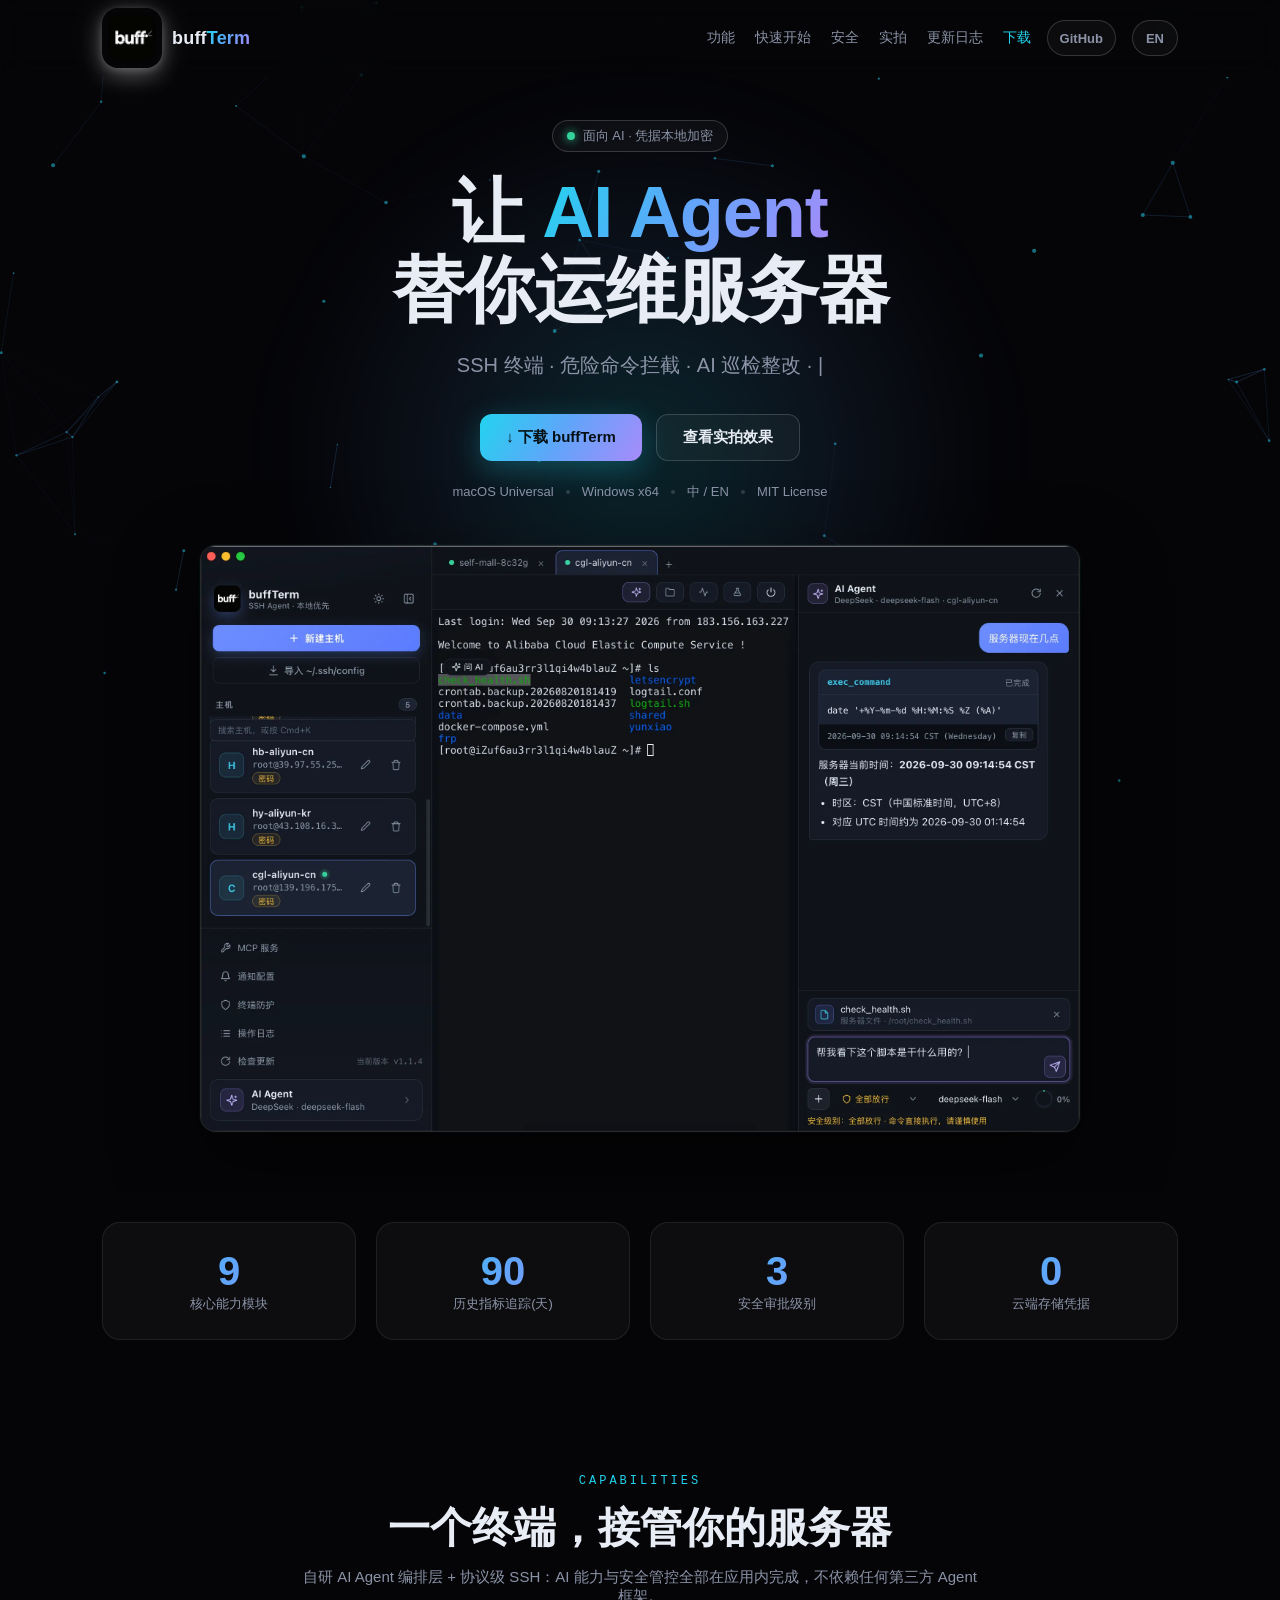
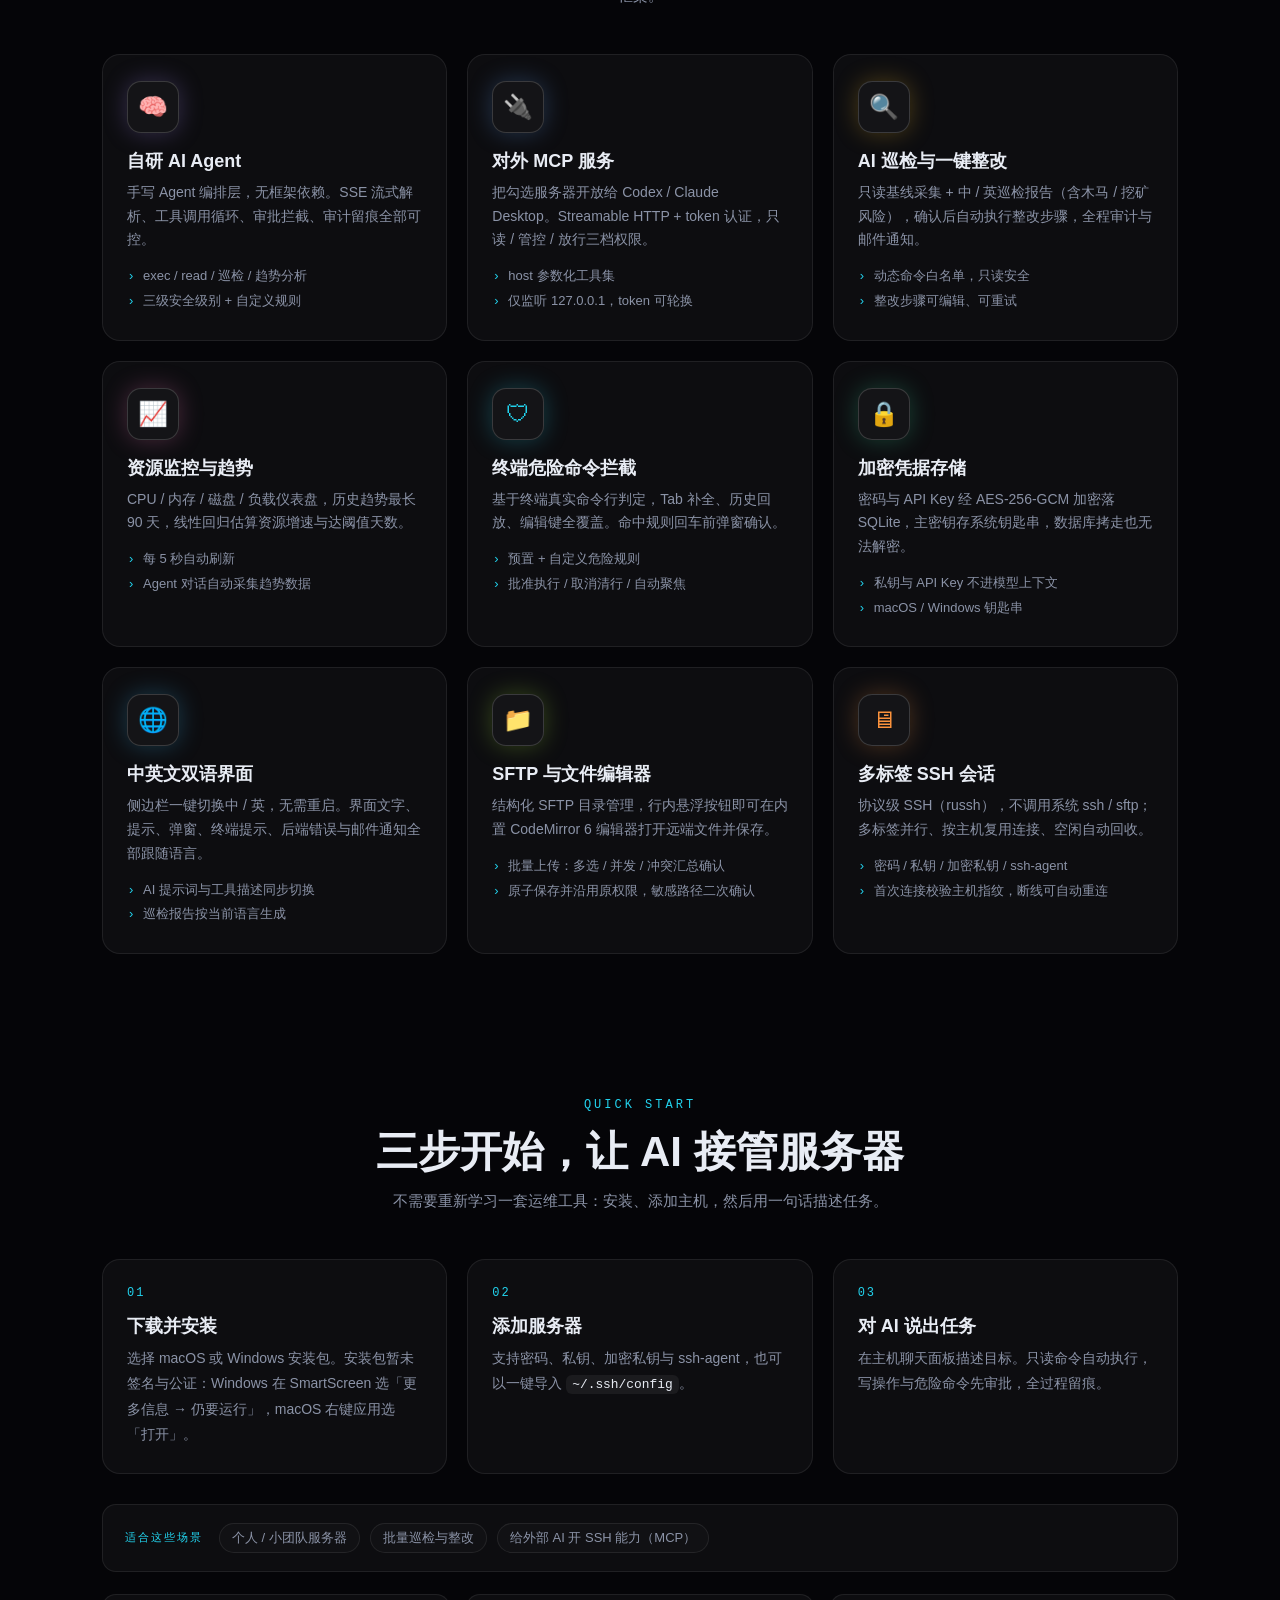
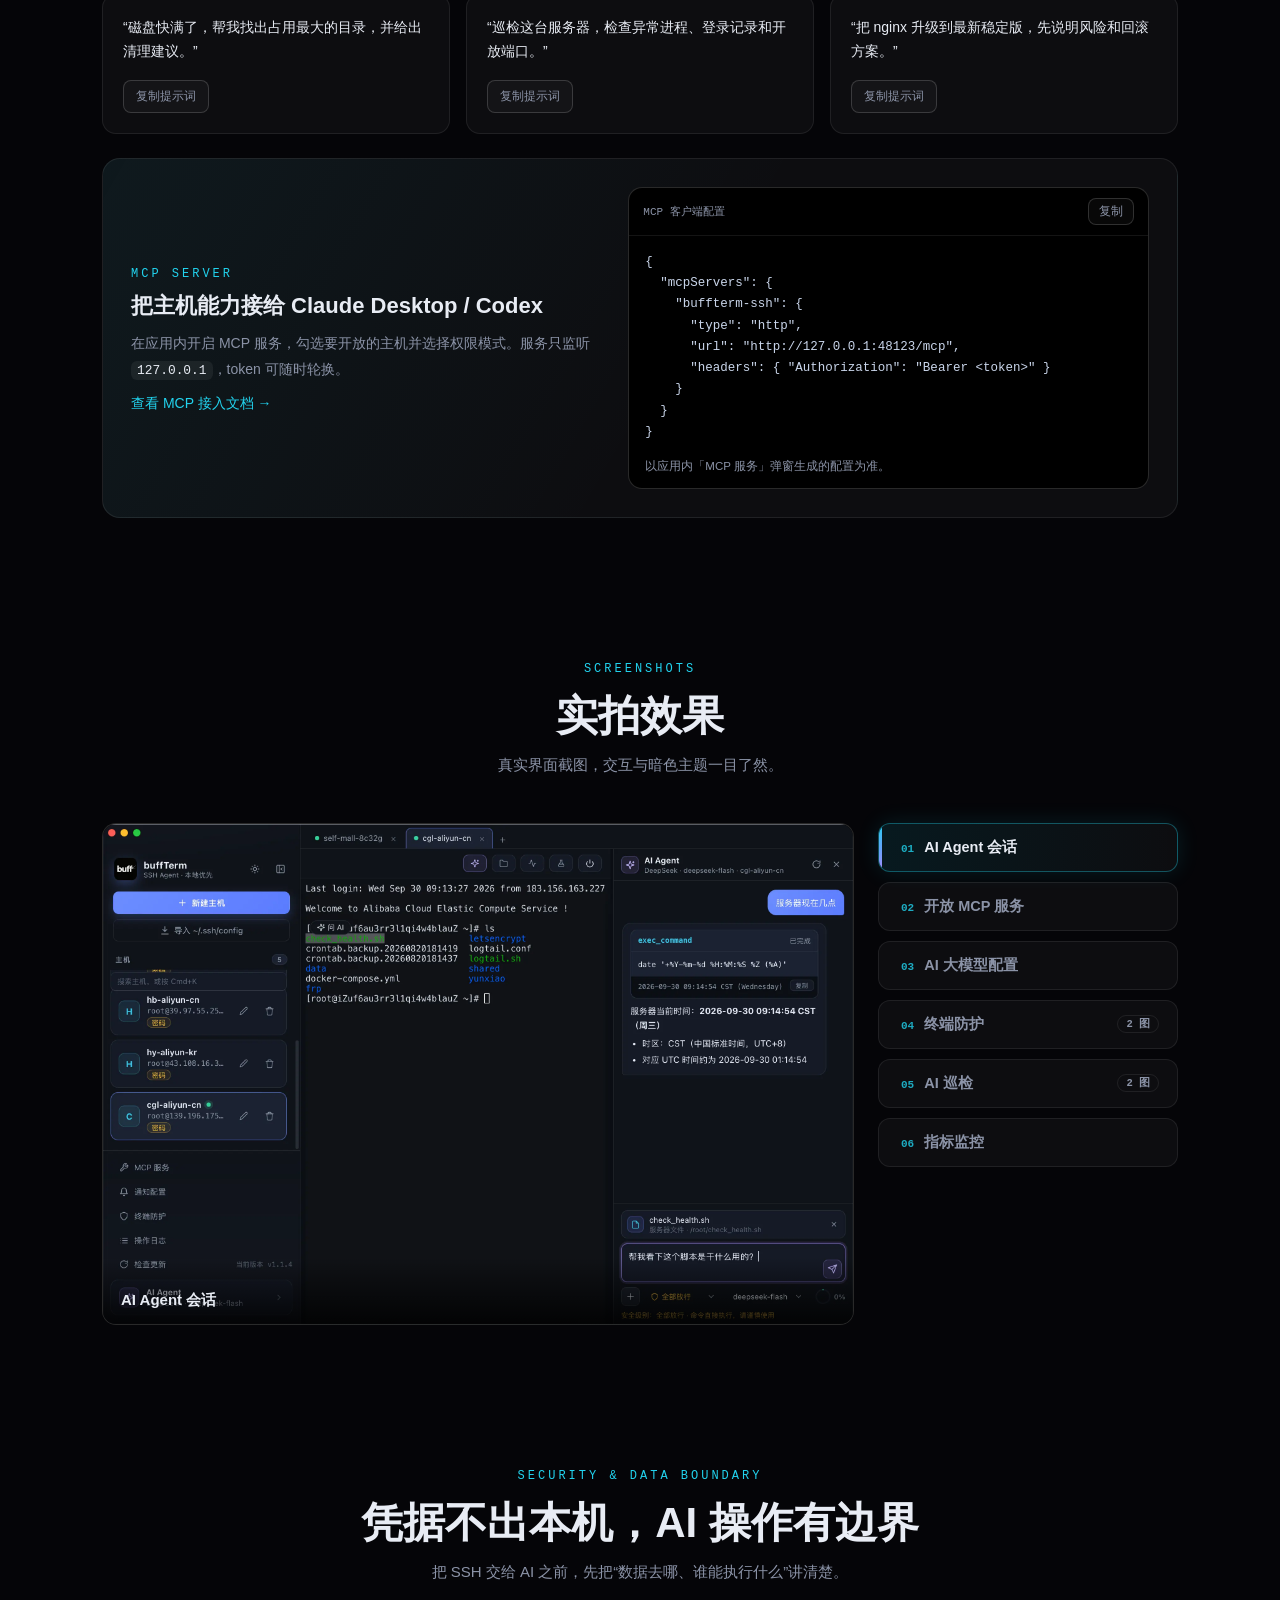
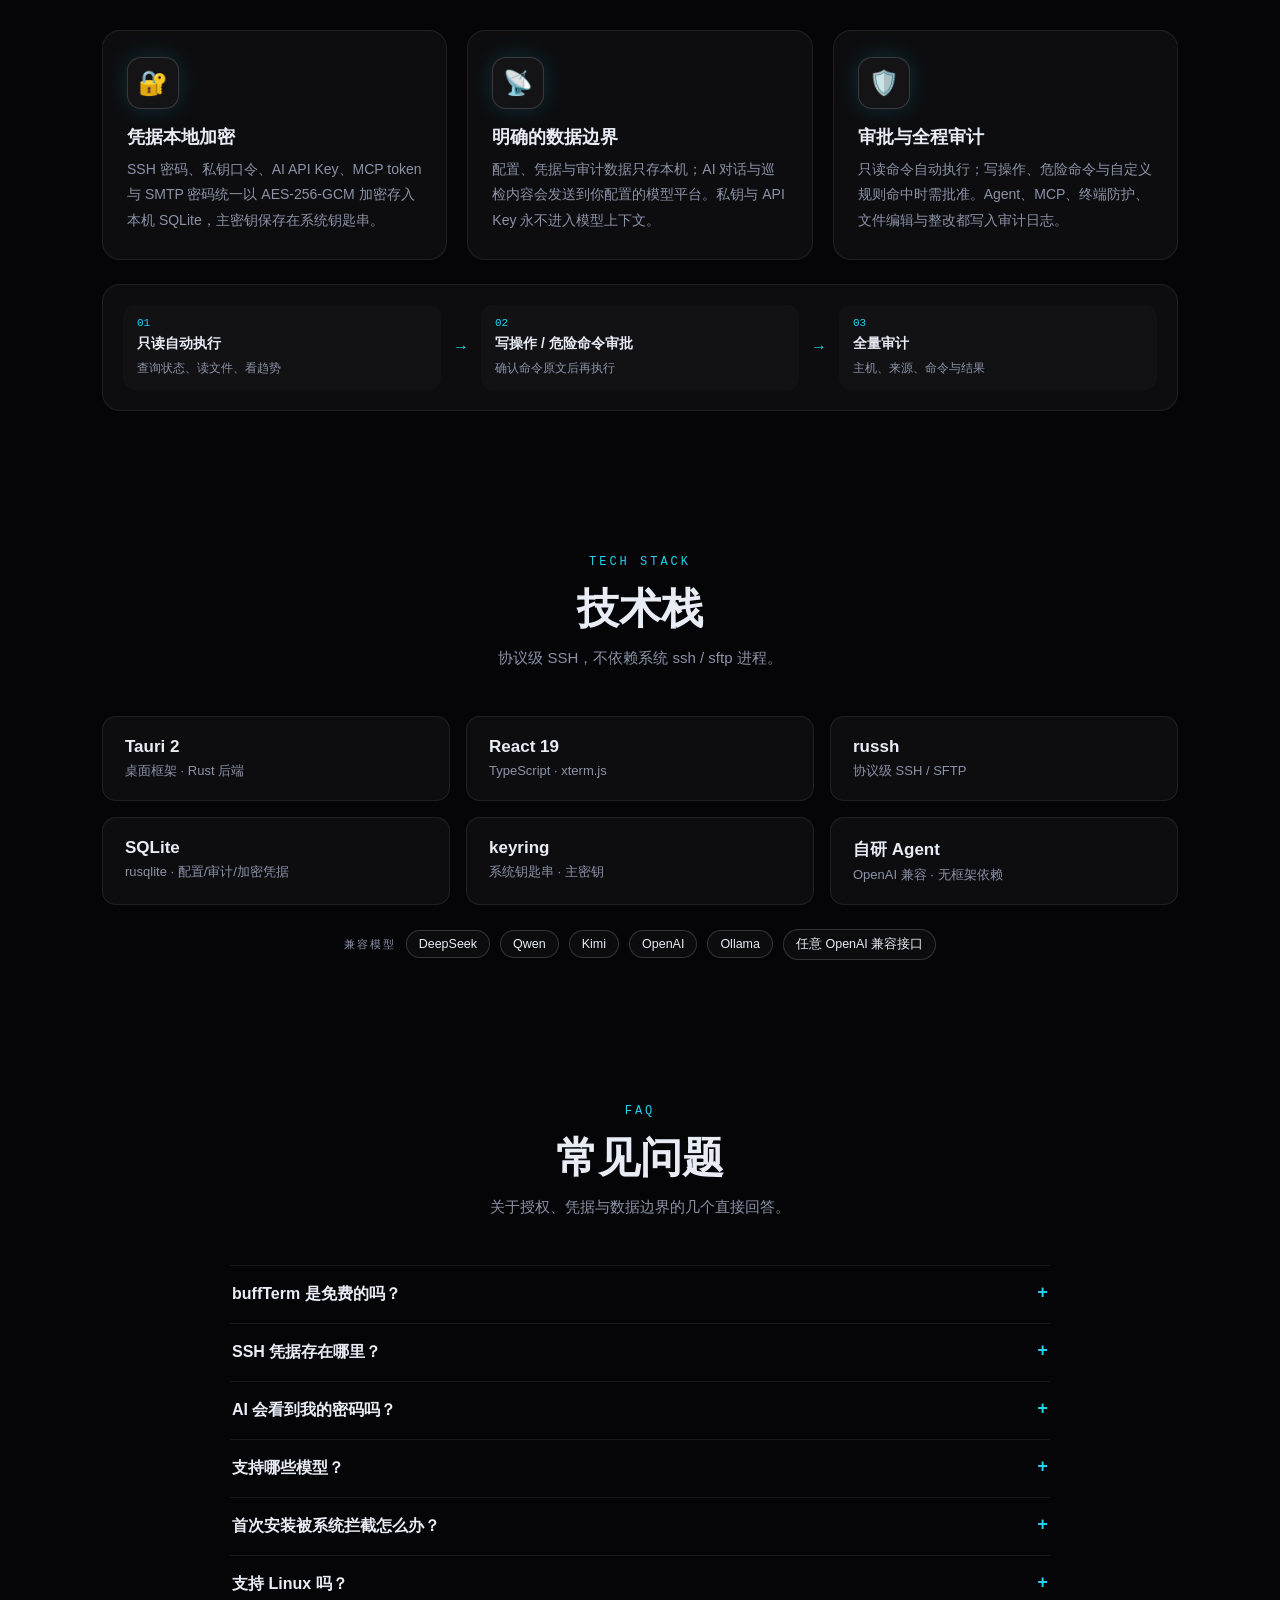
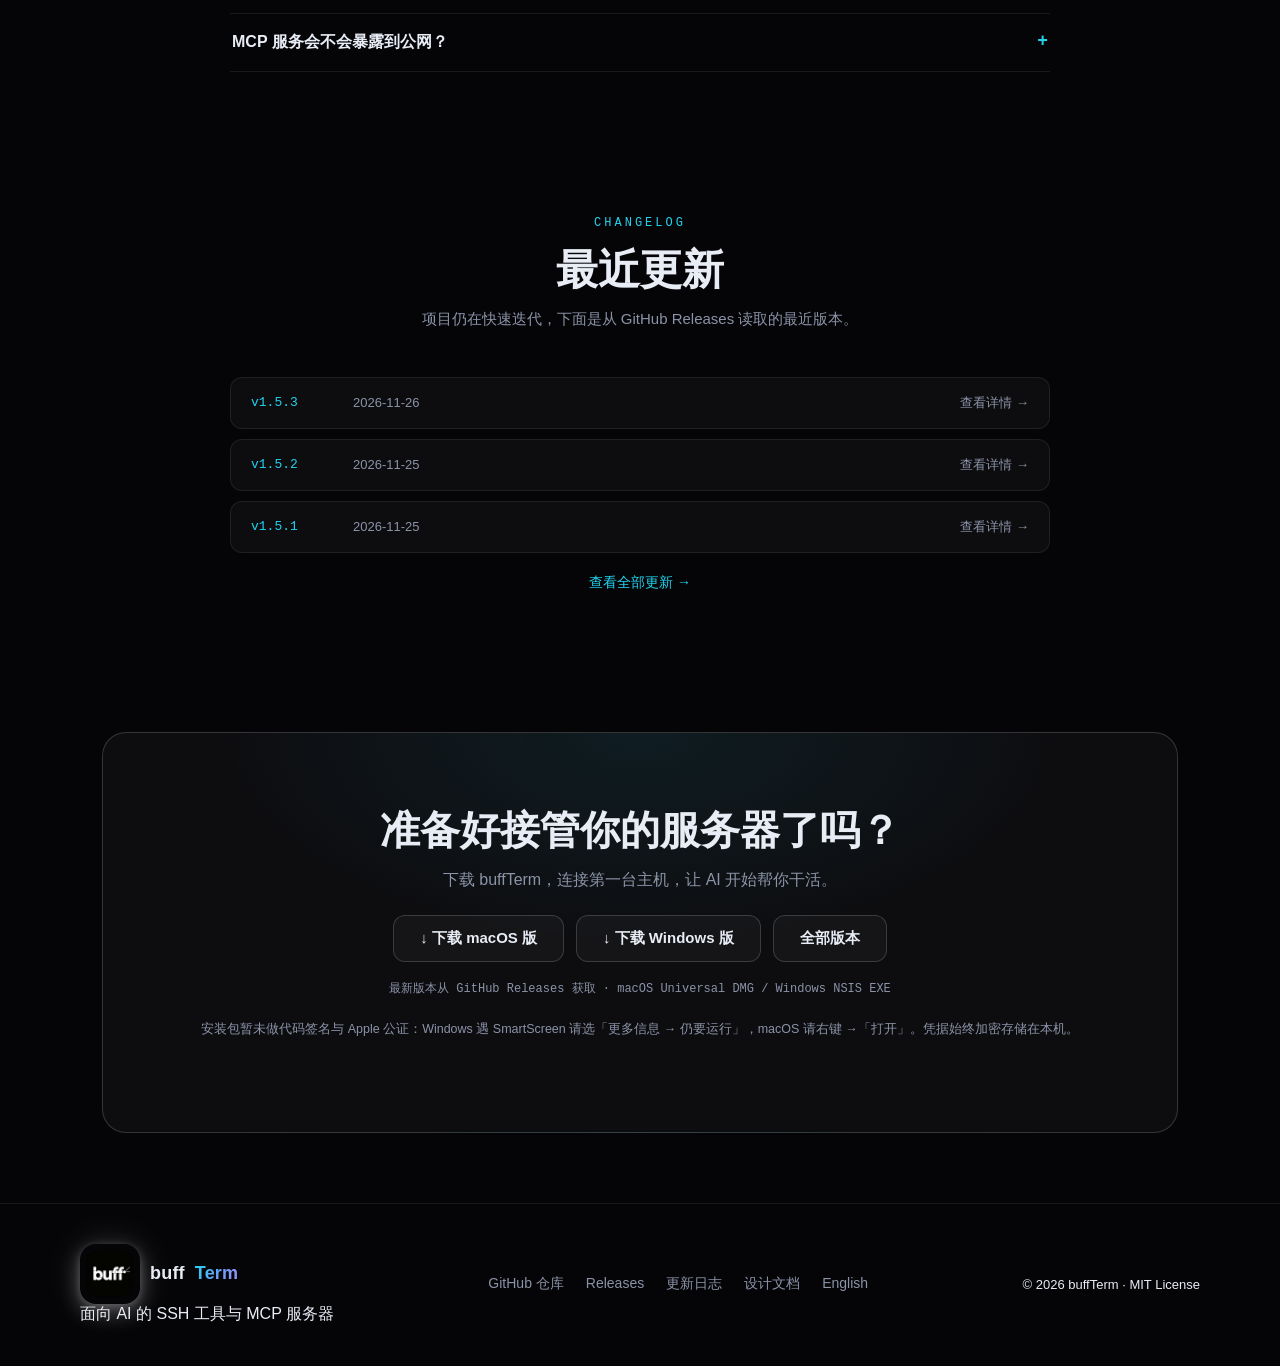
==== commit 825d43d9: "release: 同步 v1.5.3 版本号与更新日志 - 中英首页 softwareVersion 与日期同步到 v1.5.3 - 更新日志补入 v1.5.3，滚动保留最近三个版本 - 更新 sit" ====
--- a/index.html
+++ b/index.html
@@ -51,8 +51,8 @@
     "downloadUrl": "https://github.com/shaguocgl/buff-term/releases/latest",
     "operatingSystem": "macOS, Windows",
     "applicationCategory": "DeveloperApplication",
-    "softwareVersion": "1.5.2",
-    "dateModified": "2026-11-25",
+    "softwareVersion": "1.5.3",
+    "dateModified": "2026-11-26",
     "license": "https://opensource.org/licenses/MIT",
     "sameAs": ["https://github.com/shaguocgl/buff-term"],
     "inLanguage": "zh-CN",
@@ -463,9 +463,9 @@
         <p>项目仍在快速迭代，下面是从 GitHub Releases 读取的最近版本。</p>
       </div>
       <div class="changelog-list reveal" id="changelogList" aria-live="polite">
+        <a class="release-item" href="https://github.com/shaguocgl/buff-term/releases/tag/v1.5.3" target="_blank" rel="noopener"><span class="release-tag">v1.5.3</span><span class="release-date">2026-11-26</span><span class="release-link">查看详情 →</span></a>
         <a class="release-item" href="https://github.com/shaguocgl/buff-term/releases/tag/v1.5.2" target="_blank" rel="noopener"><span class="release-tag">v1.5.2</span><span class="release-date">2026-11-25</span><span class="release-link">查看详情 →</span></a>
         <a class="release-item" href="https://github.com/shaguocgl/buff-term/releases/tag/v1.5.1" target="_blank" rel="noopener"><span class="release-tag">v1.5.1</span><span class="release-date">2026-11-25</span><span class="release-link">查看详情 →</span></a>
-        <a class="release-item" href="https://github.com/shaguocgl/buff-term/releases/tag/v1.5.0" target="_blank" rel="noopener"><span class="release-tag">v1.5.0</span><span class="release-date">2026-11-19</span><span class="release-link">查看详情 →</span></a>
       </div>
       <div class="changelog-more reveal">
         <a class="text-link" href="https://github.com/shaguocgl/buff-term/releases" target="_blank" rel="noopener">查看全部更新 →</a>
